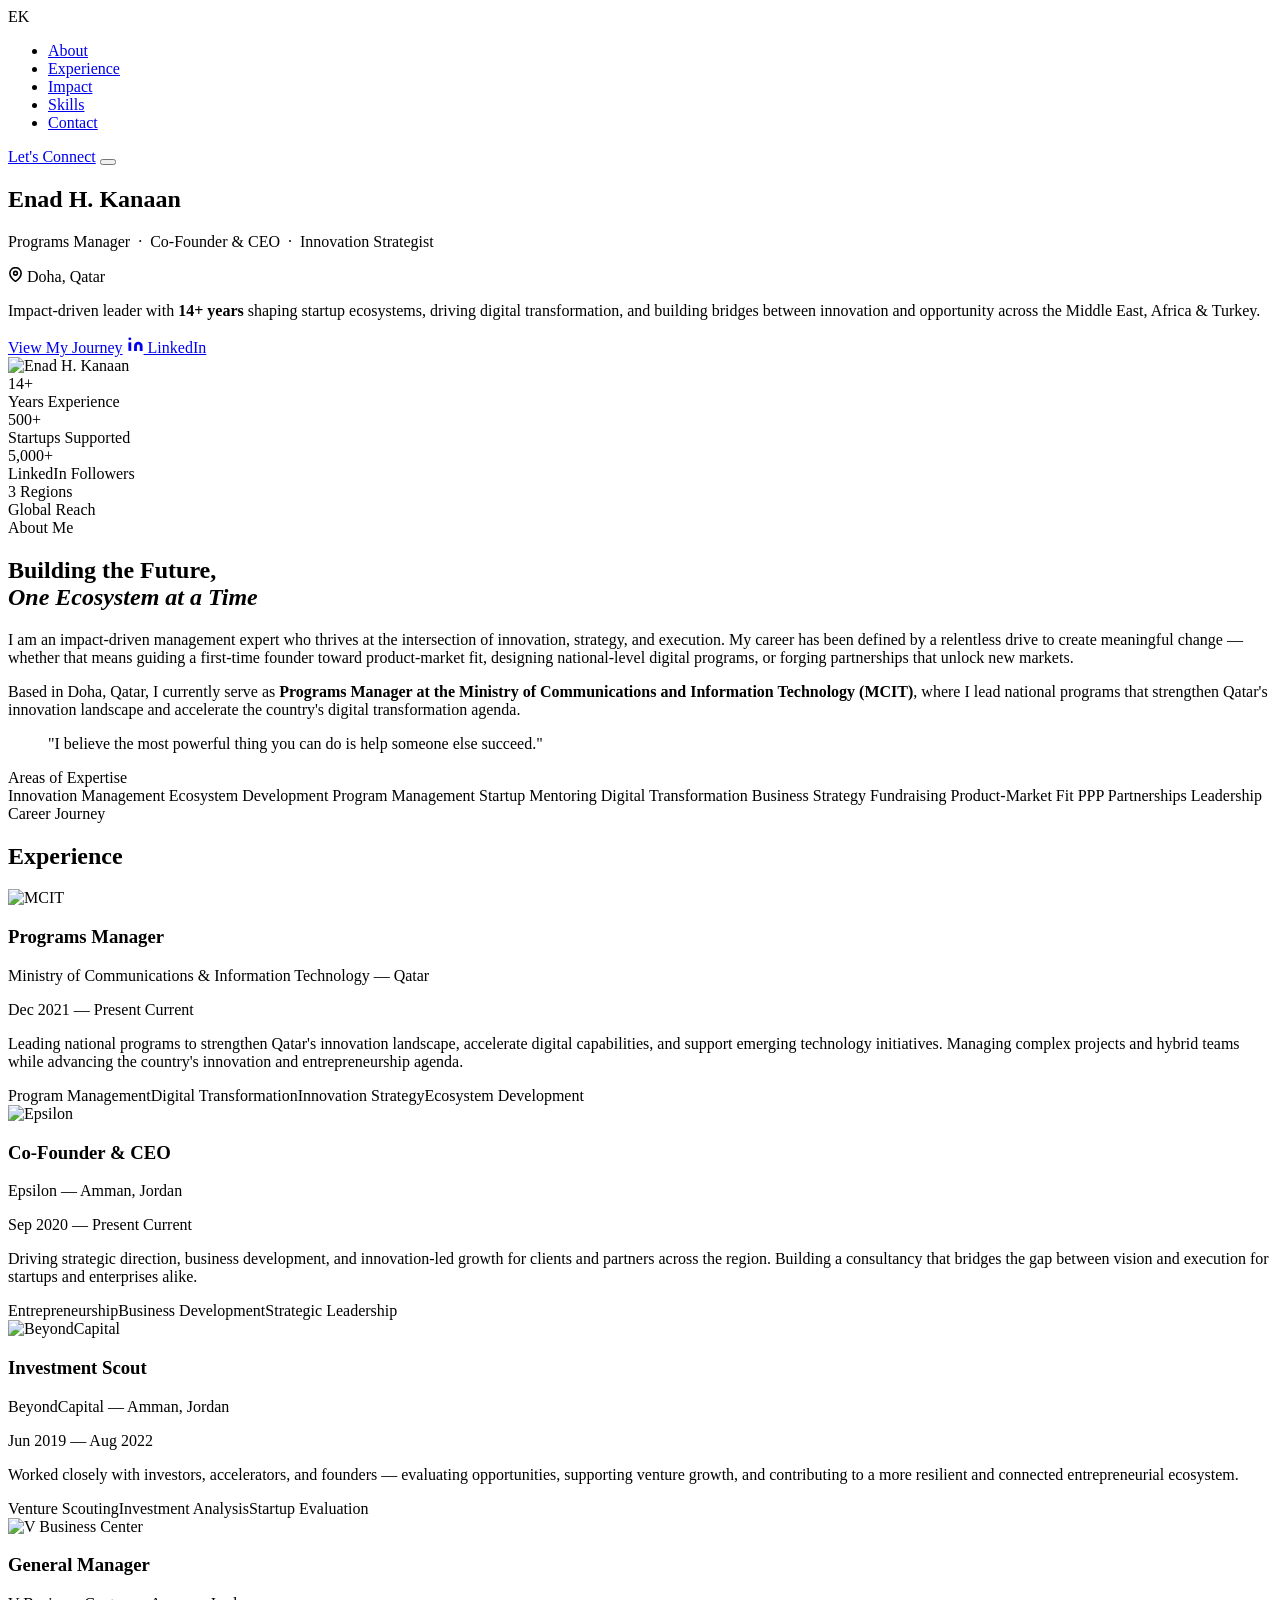
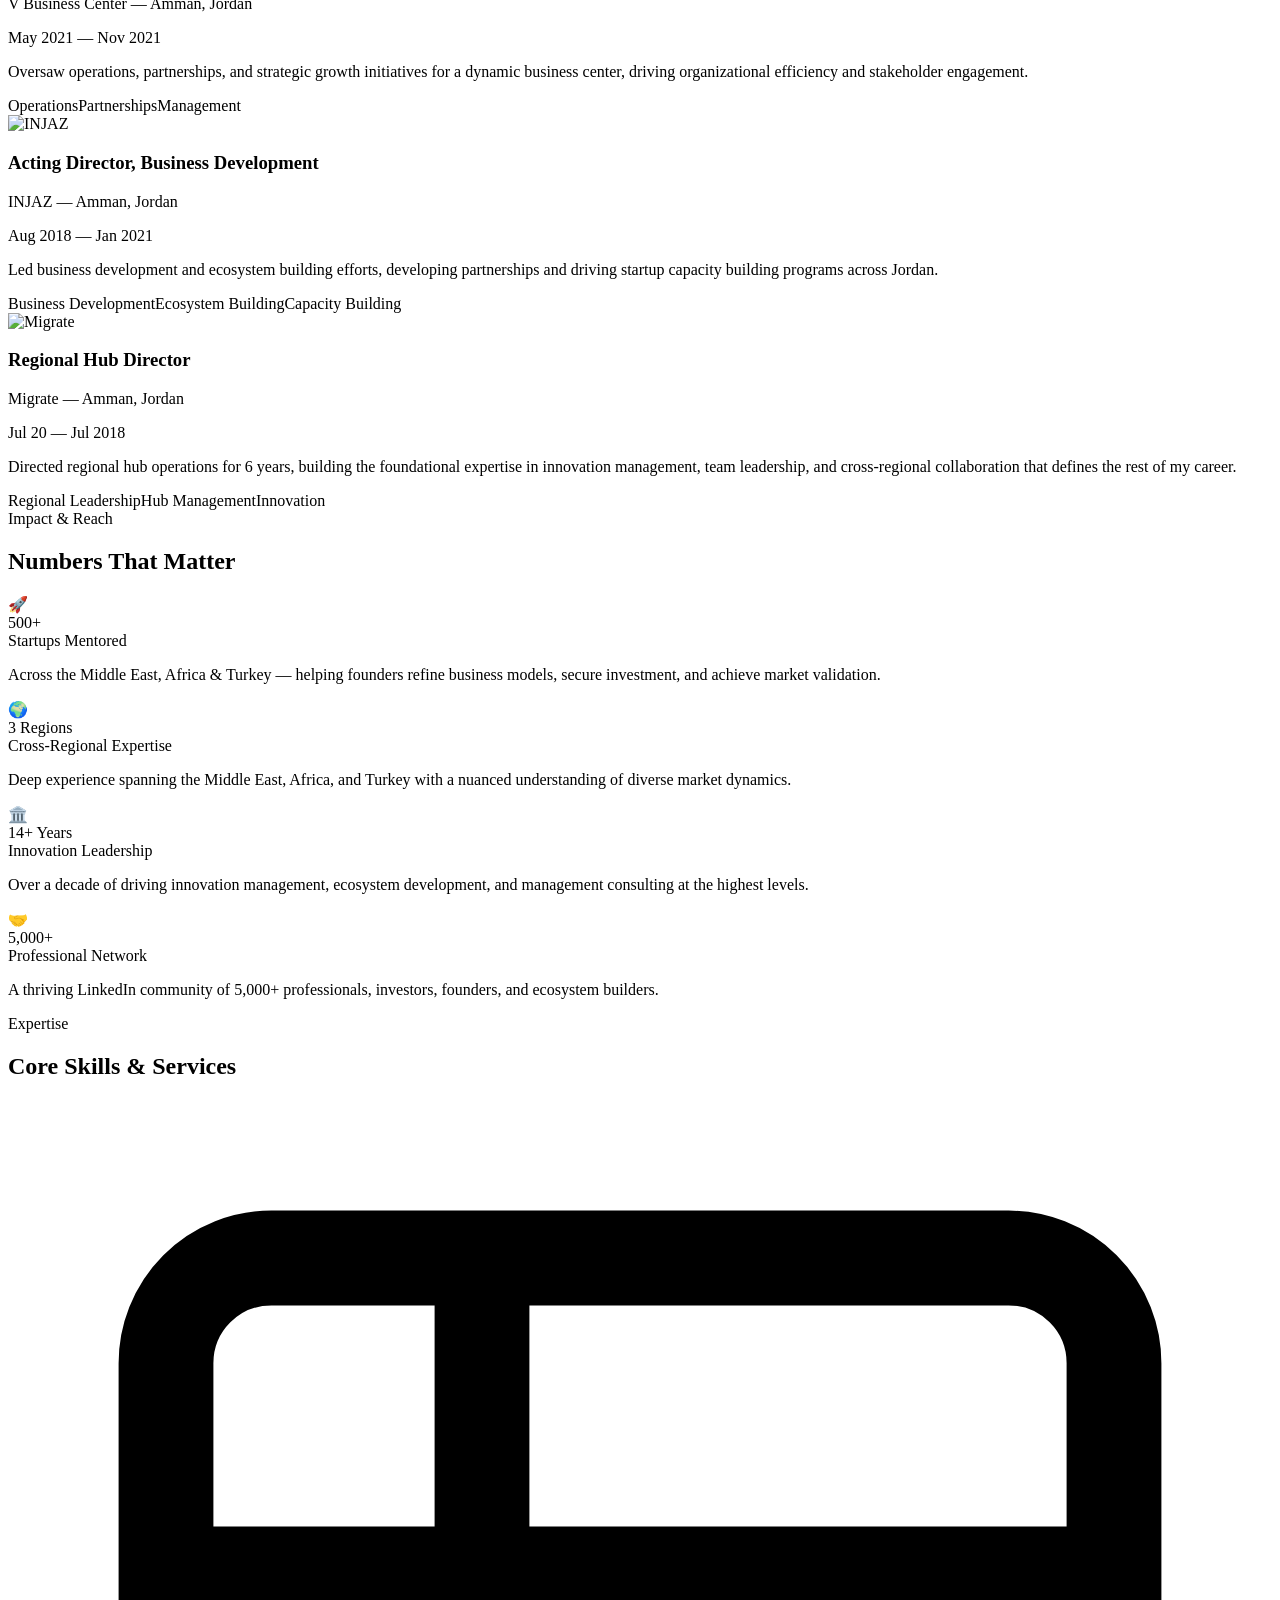
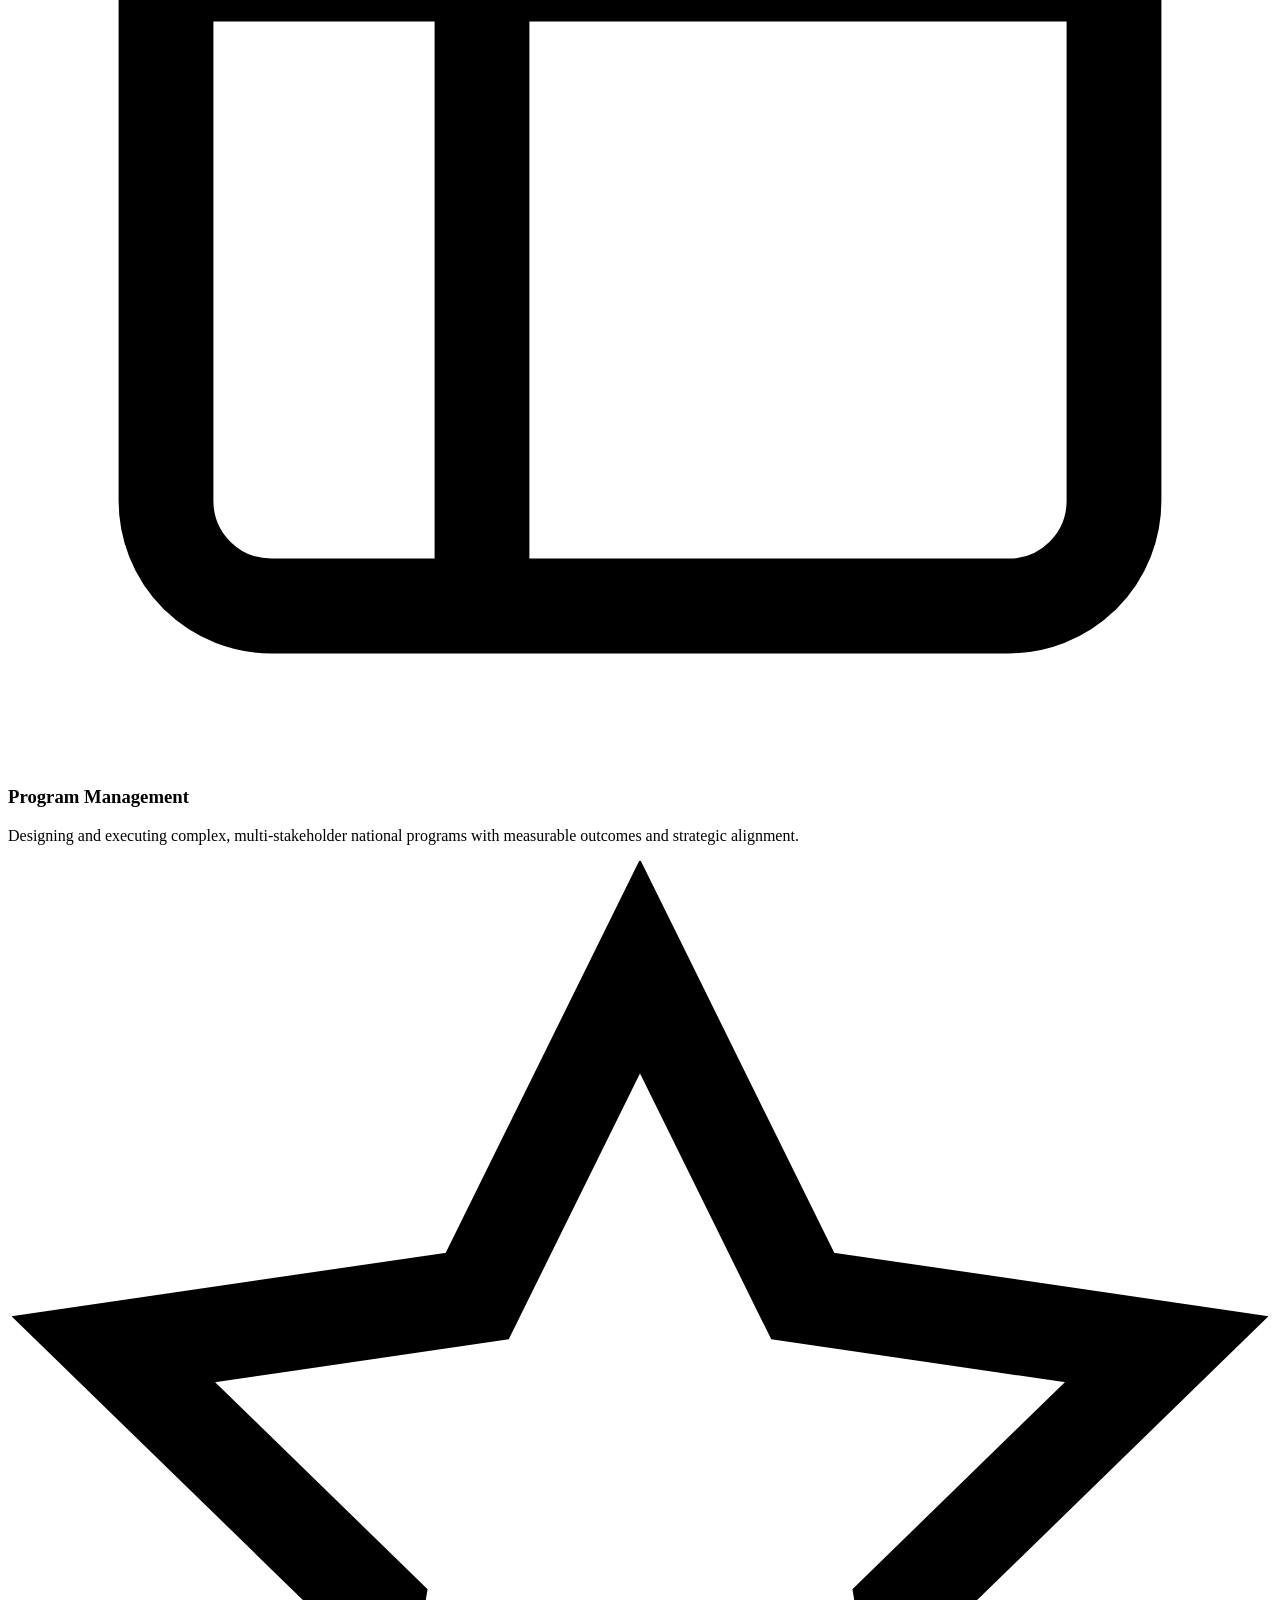
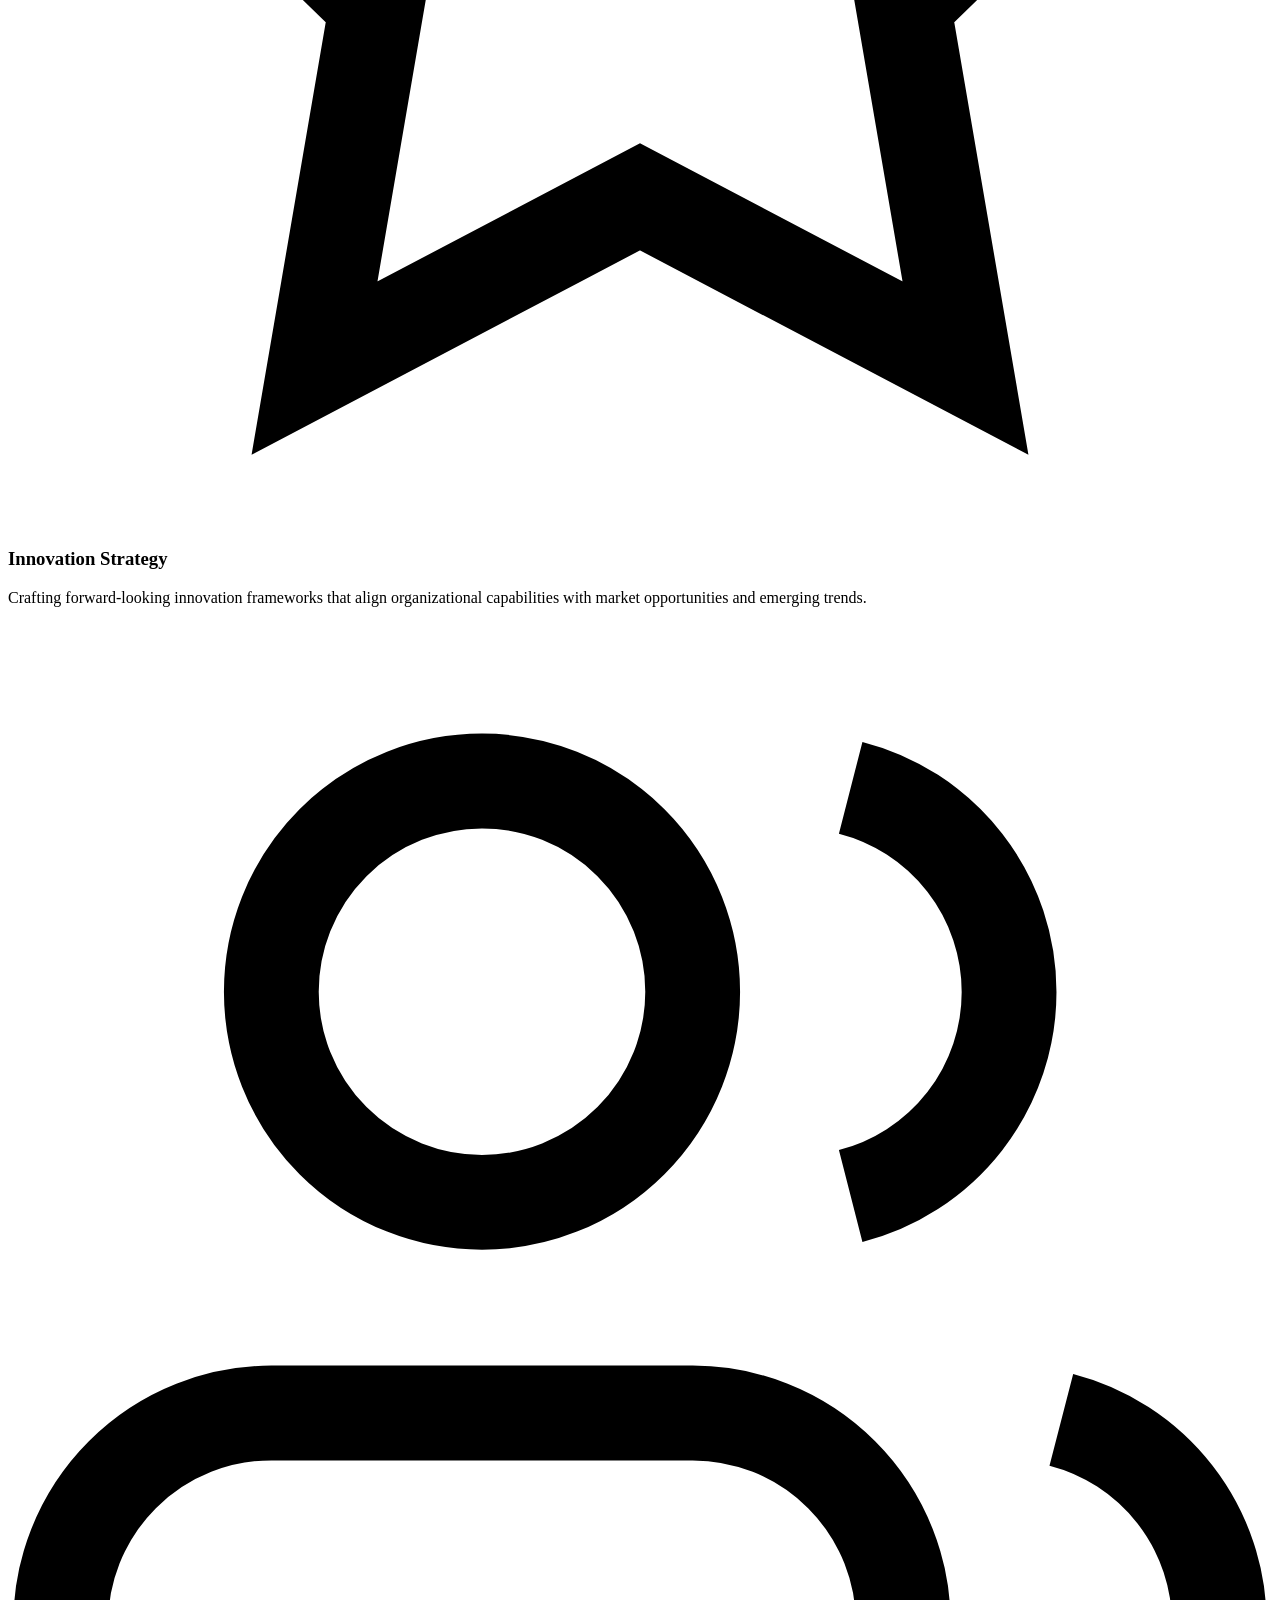
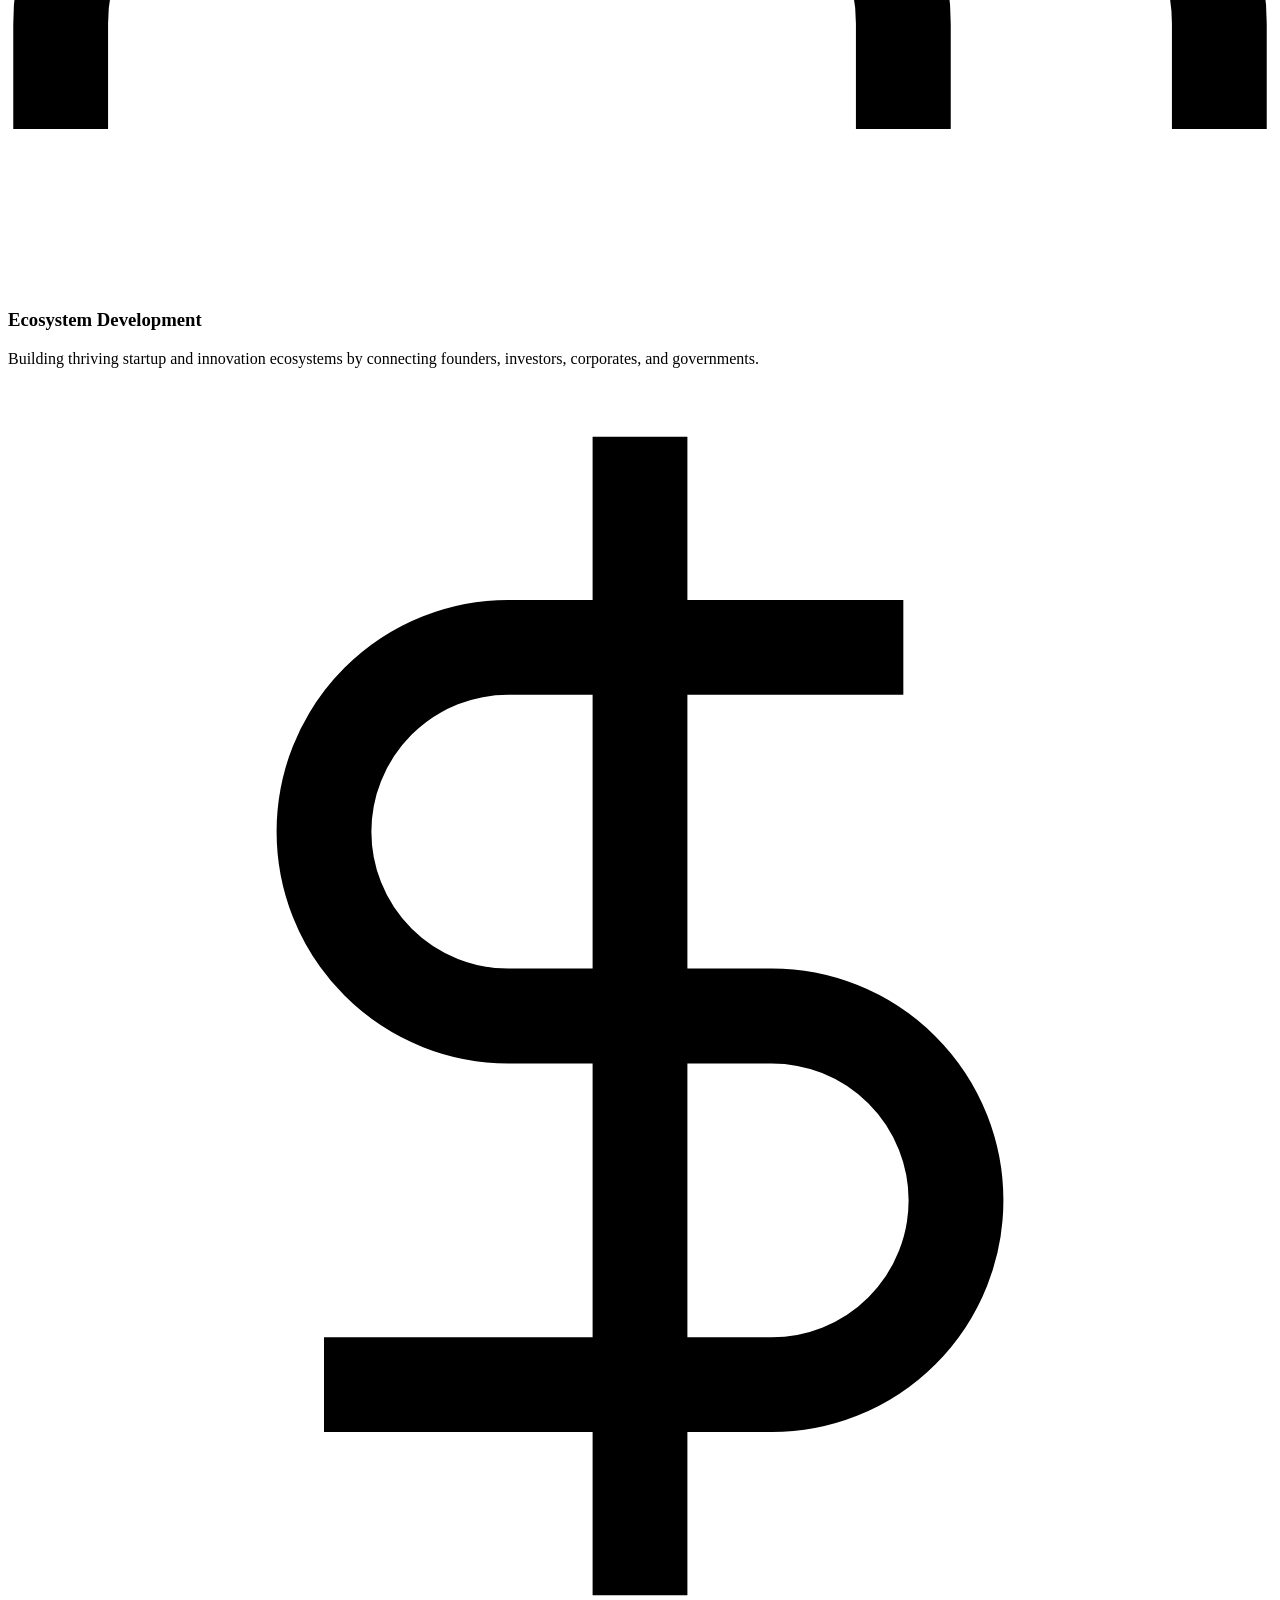
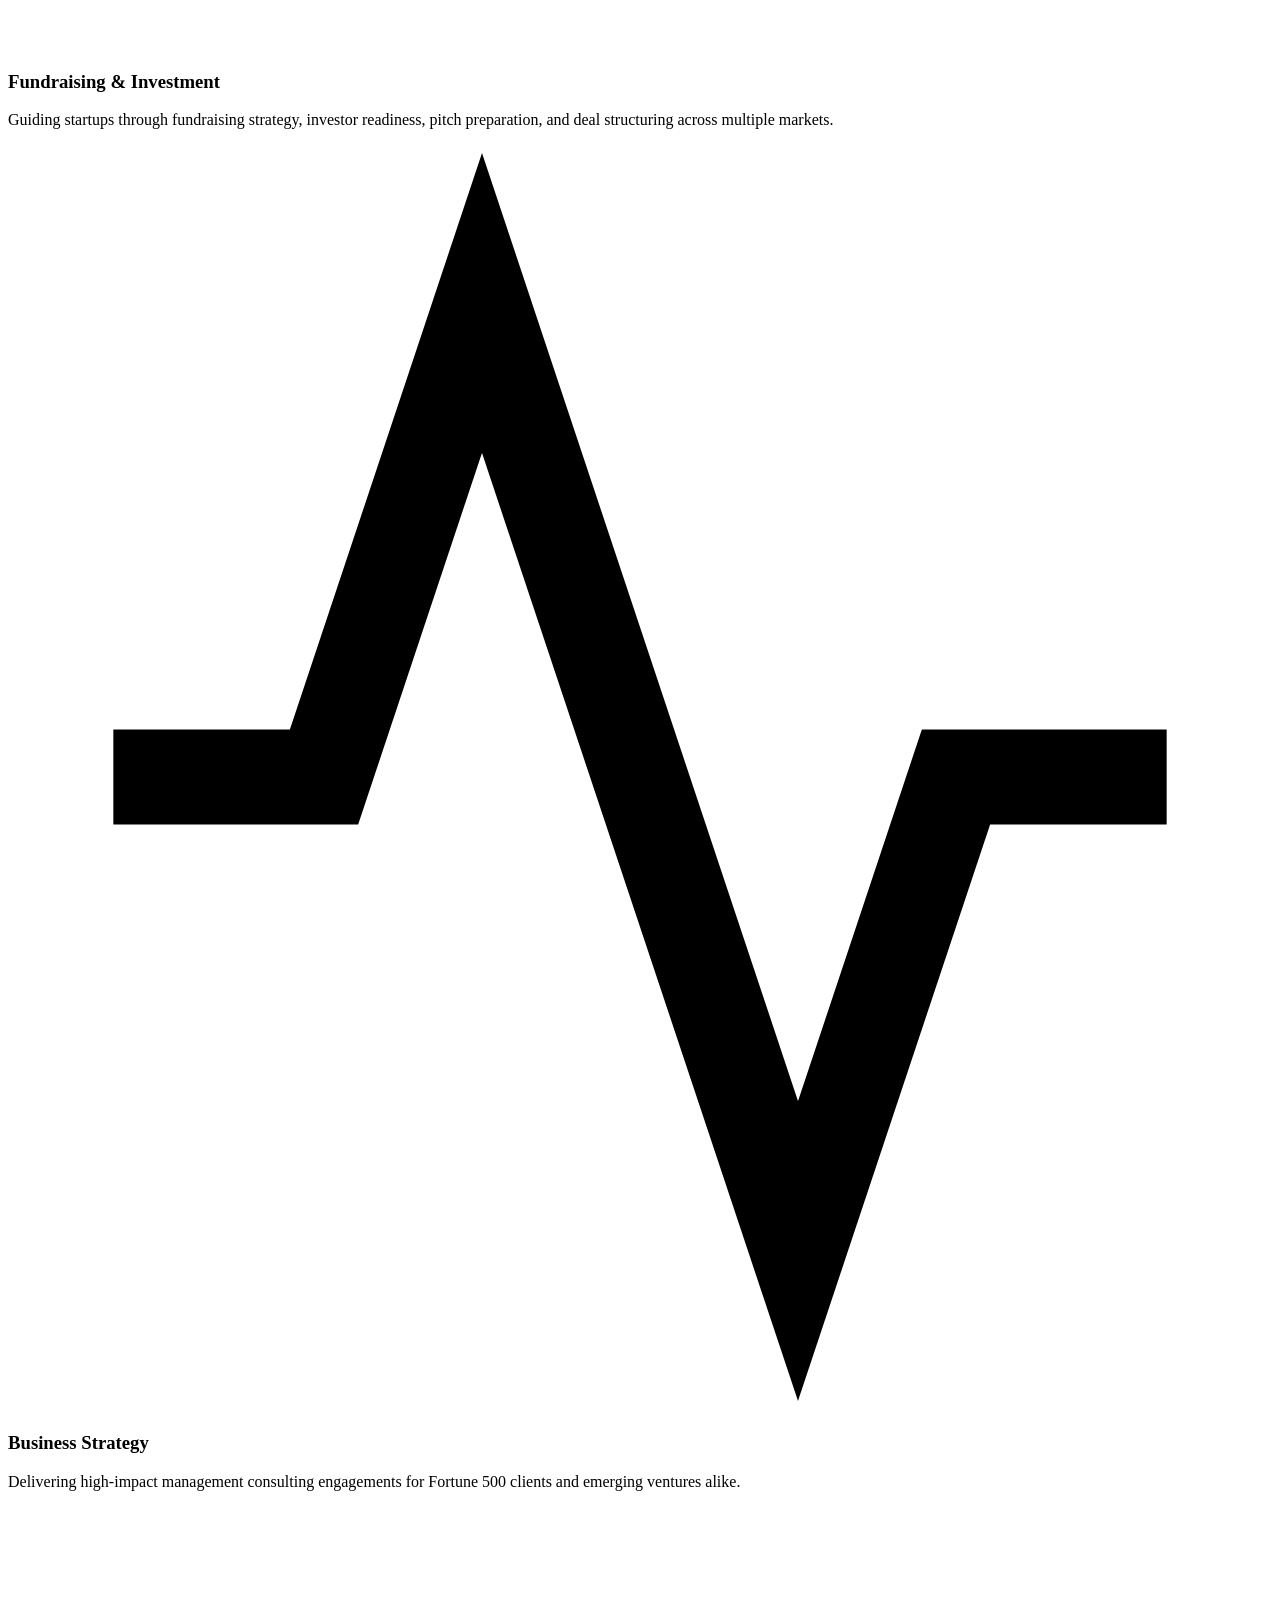
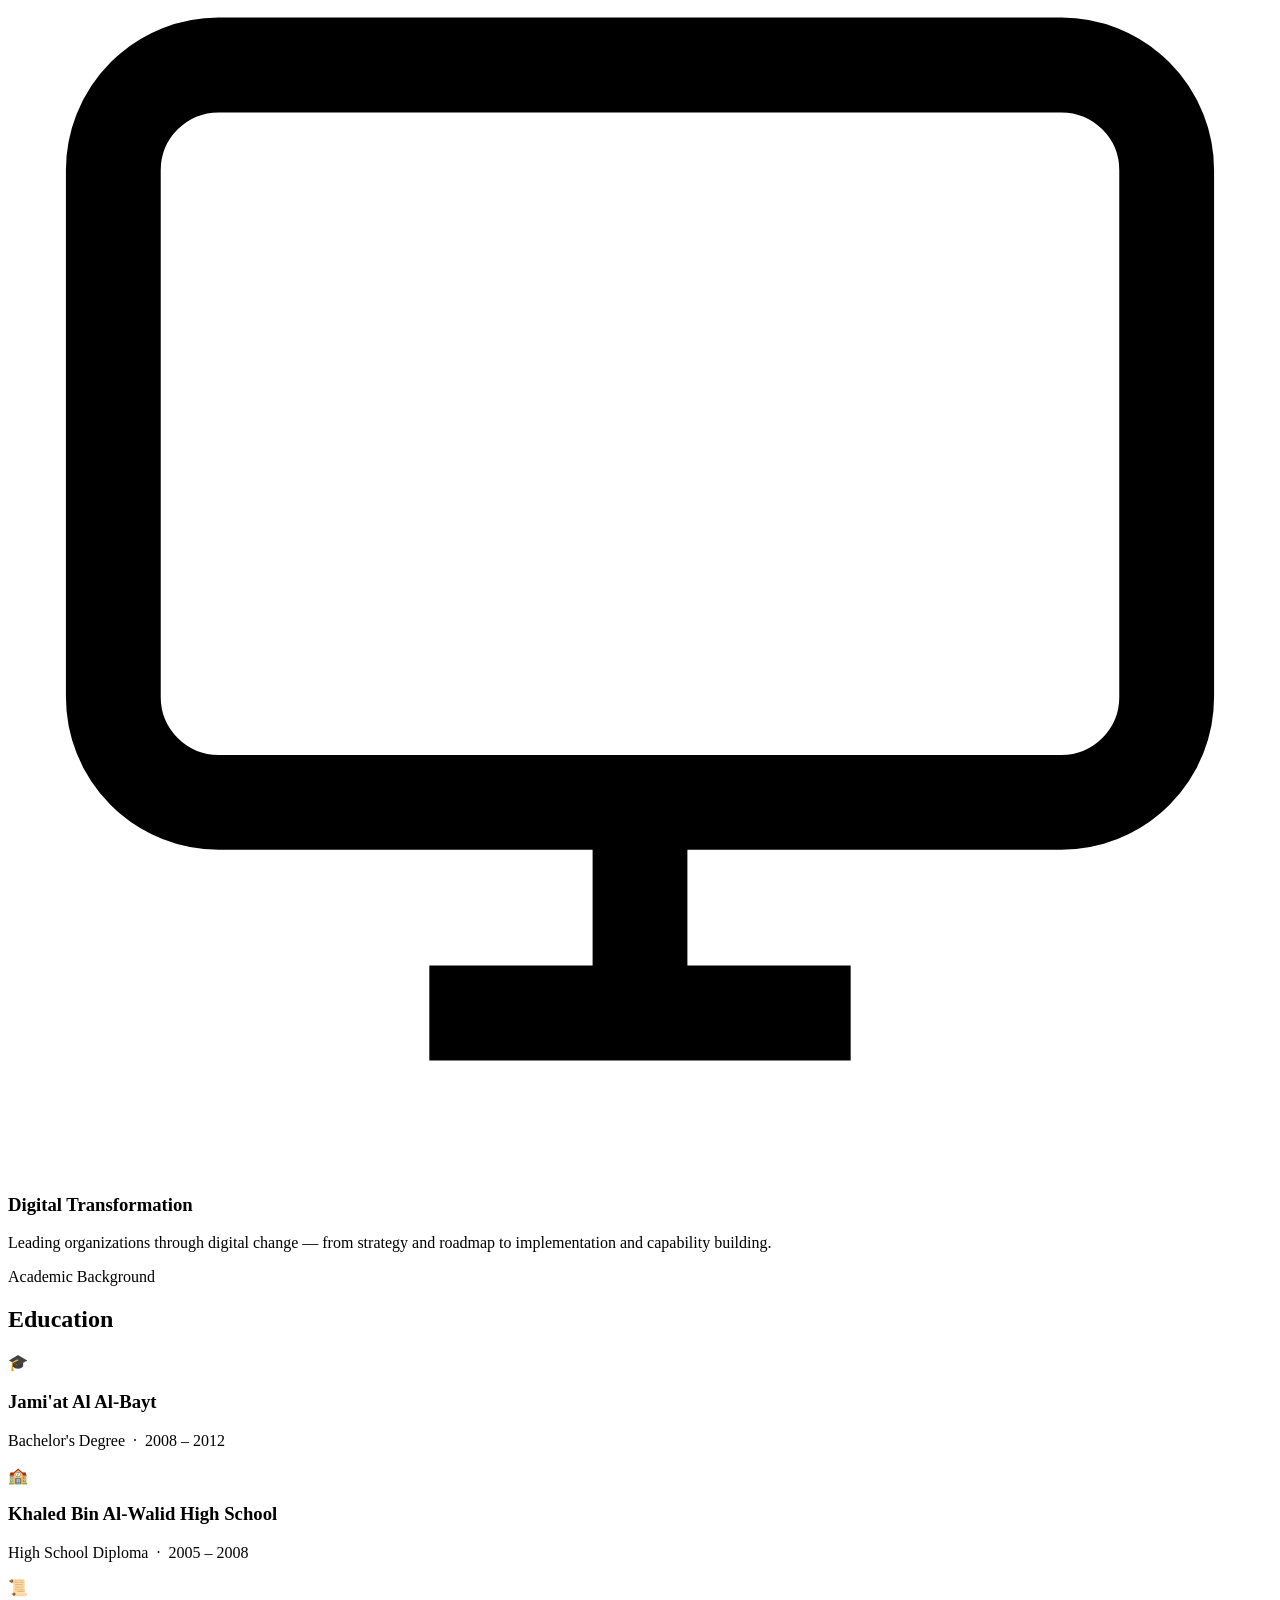
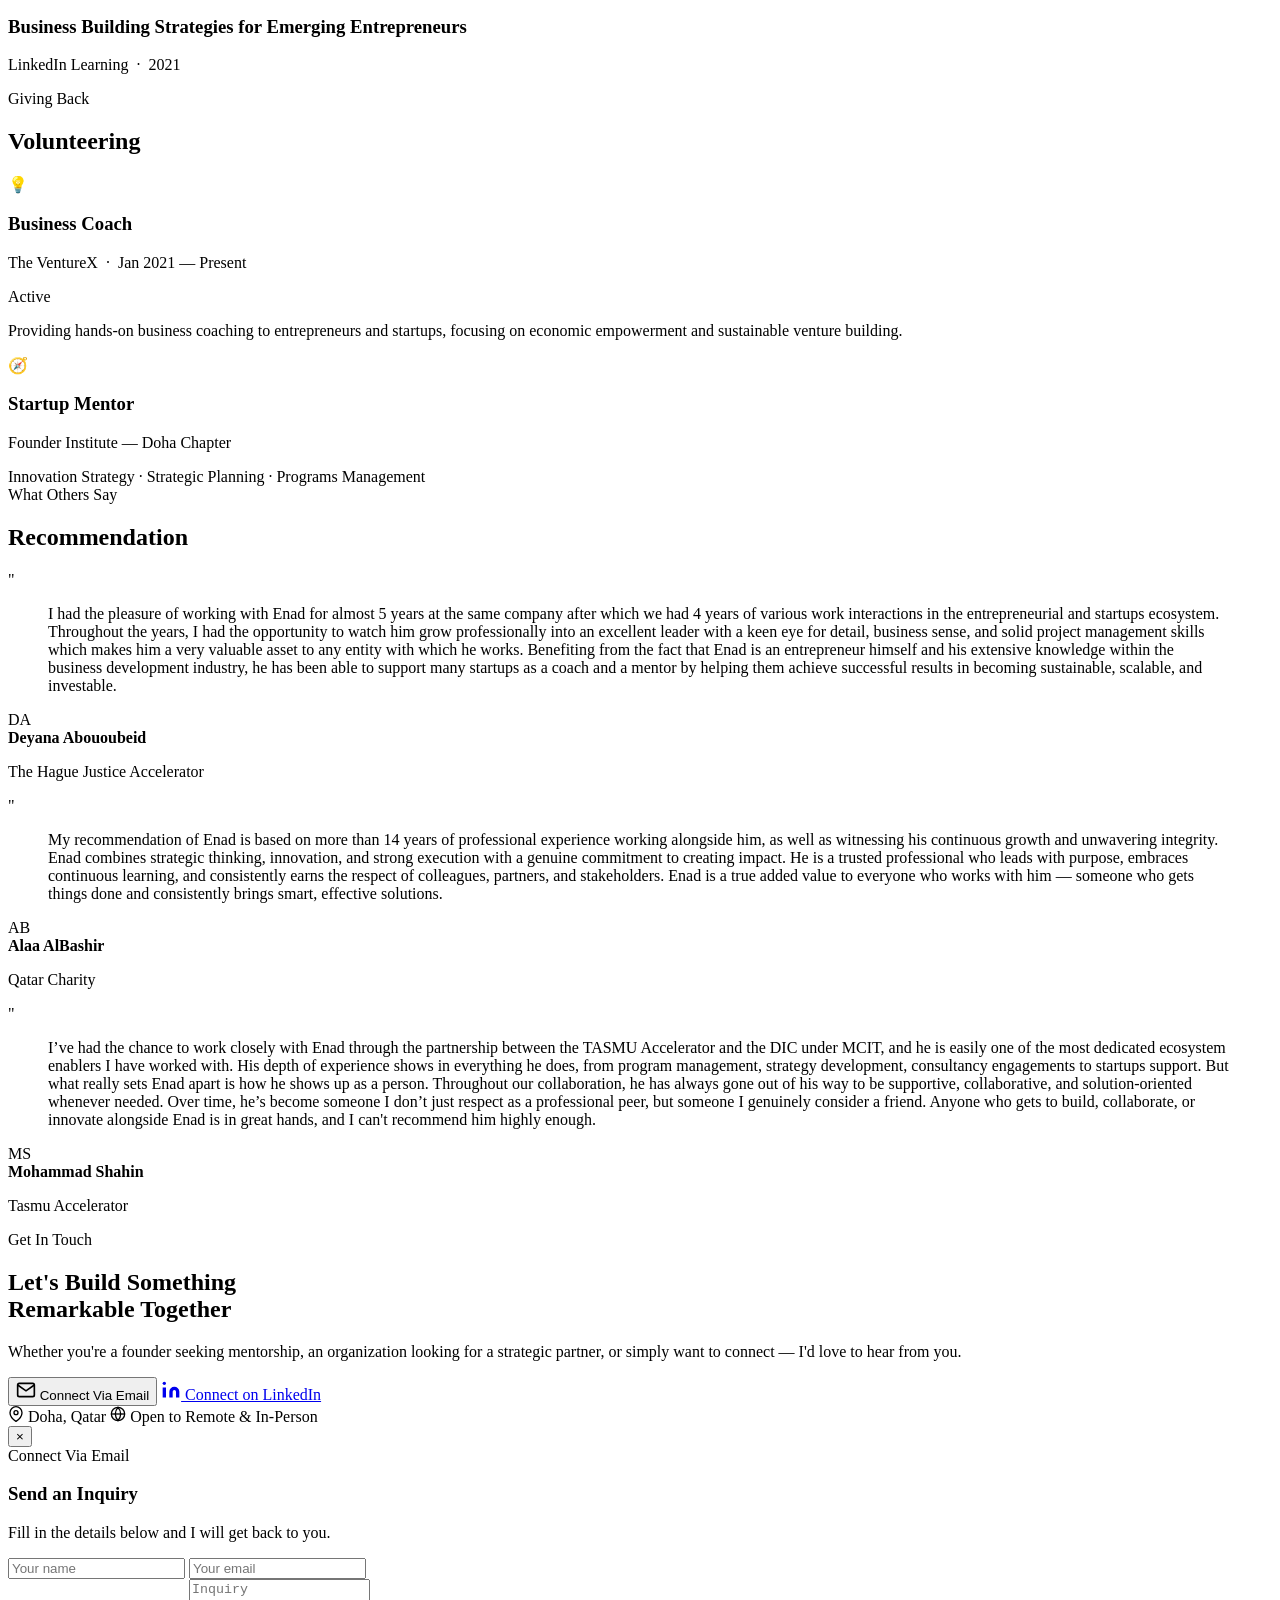
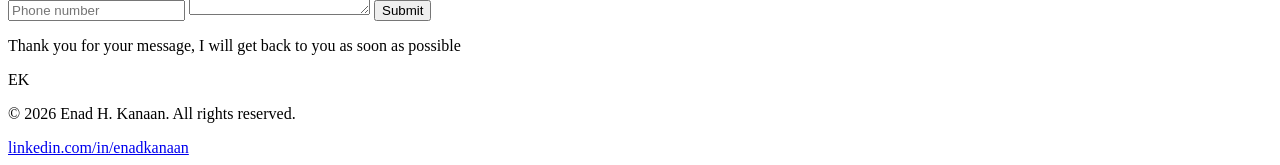
==== index.html @ a52055db "Rename index (1).html to index.html" ====
<!DOCTYPE html>
<html lang="en">
<head>
  <meta charset="UTF-8" />
  <meta name="viewport" content="width=device-width, initial-scale=1.0" />
  <title>Enad H. Kanaan — Innovation Leader</title>
  <link rel="stylesheet" href="style.css" />
  <link rel="preconnect" href="https://fonts.googleapis.com" />
  <link rel="preconnect" href="https://fonts.gstatic.com" crossorigin />
  <link href="https://fonts.googleapis.com/css2?family=Inter:wght@300;400;500;600;700;800;900&family=Space+Grotesk:wght@400;500;600;700;800&display=swap" rel="stylesheet" />
  <meta name="description" content="Enad H. Kanaan is an innovation strategist, program manager, and startup ecosystem builder based in Doha, Qatar.">
  <meta name="keywords" content="Enad Kanaan, innovation strategy, startup ecosystem, program management, Qatar, Doha, entrepreneurship">
  <meta name="author" content="Enad H. Kanaan">
  <link rel="canonical" href="https://enadkanaan.com/">
  <meta property="og:title" content="Enad H. Kanaan — Innovation Leader">
  <meta property="og:description" content="Innovation strategist, program manager, and startup ecosystem builder based in Doha, Qatar.">
  <meta property="og:image" content="https://enadkanaan.com/Headshot.png">
  <meta property="og:url" content="https://enadkanaan.com/">
  <meta property="og:type" content="website">
  <meta name="twitter:card" content="summary_large_image">
  <meta name="twitter:title" content="Enad H. Kanaan — Innovation Leader">
  <meta name="twitter:description" content="Innovation strategist, program manager, and startup ecosystem builder based in Doha, Qatar.">
  <meta name="twitter:image" content="https://enadkanaan.com/Headshot.png">  
  <script type="text/javascript">
    (function(c,l,a,r,i,t,y){
        c[a]=c[a]||function(){(c[a].q=c[a].q||[]).push(arguments)};
        t=l.createElement(r);t.async=1;t.src="https://www.clarity.ms/tag/"+i;
        y=l.getElementsByTagName(r)[0];y.parentNode.insertBefore(t,y);
    })(window, document, "clarity", "script", "x38htsimf8");

    <!-- Google tag (gtag.js) -->
<script async src="https://www.googletagmanager.com/gtag/js?id=G-P5L3V31QNC"></script>
<script>
  window.dataLayer = window.dataLayer || [];
  function gtag(){dataLayer.push(arguments);}
  gtag('js', new Date());

  gtag('config', 'G-P5L3V31QNC');
</script>
</script>
</head>
<body>

  <!-- ── NAV ── -->
  <nav class="nav" id="nav">
    <div class="nav-logo">EK</div>
    <ul class="nav-links">
      <li><a href="#about">About</a></li>
      <li><a href="#experience">Experience</a></li>
      <li><a href="#impact">Impact</a></li>
      <li><a href="#skills">Skills</a></li>
      <li><a href="#contact">Contact</a></li>
    </ul>
    <a href="#contact" class="nav-cta">Let's Connect</a>
    <button class="nav-hamburger" id="hamburger" aria-label="Menu">
      <span></span><span></span><span></span>
    </button>
  </nav>

  <!-- ── HERO ── -->
  <section class="hero" id="hero">
    <div class="hero-shapes">
      <div class="shape shape-1"></div>
      <div class="shape shape-2"></div>
      <div class="shape shape-3"></div>
      <div class="hero-dots"></div>
    </div>

    <div class="hero-inner container">
      <div class="hero-content">
        <h1 class="hero-title">
          <span class="line-1">Enad H.</span>
          <span class="line-2">Kanaan</span>
        </h1>
        <p class="hero-role">Programs Manager &nbsp;·&nbsp; Co-Founder &amp; CEO &nbsp;·&nbsp; Innovation Strategist</p>
        <p class="hero-location">
          <svg width="15" height="15" viewBox="0 0 24 24" fill="none" stroke="currentColor" stroke-width="2.5"><path d="M21 10c0 7-9 13-9 13s-9-6-9-13a9 9 0 0 1 18 0z"/><circle cx="12" cy="10" r="3"/></svg>
          Doha, Qatar
        </p>
        <p class="hero-summary">
          Impact-driven leader with <strong>14+ years</strong> shaping startup ecosystems, driving digital transformation, and building bridges between innovation and opportunity across the Middle East, Africa &amp; Turkey.
        </p>
        <div class="hero-actions">
          <a href="#experience" class="btn btn-primary">View My Journey</a>
          <a href="https://www.linkedin.com/in/enadkanaan/" target="_blank" rel="noopener" class="btn btn-outline">
            <svg width="17" height="17" viewBox="0 0 24 24" fill="currentColor"><path d="M16 8a6 6 0 0 1 6 6v7h-4v-7a2 2 0 0 0-2-2 2 2 0 0 0-2 2v7h-4v-7a6 6 0 0 1 6-6z"/><rect x="2" y="9" width="4" height="12"/><circle cx="4" cy="4" r="2"/></svg>
            LinkedIn
          </a>
        </div>
      </div>

      <div class="hero-photo-wrap">
        <div class="photo-ring-outer"></div>
        <div class="photo-ring-inner"></div>
        <div class="photo-frame">
          <img src="Headshot.png" alt="Enad H. Kanaan" class="hero-photo" />
        </div>
      </div>
    </div>

    <div class="hero-stats">
      <div class="container">
        <div class="stats-row">
          <div class="stat-item">
            <div class="stat-value"><span class="stat-number" data-target="14">0</span><span class="stat-suf">+</span></div>
            <span class="stat-label">Years Experience</span>
          </div>
          <div class="stat-divider"></div>
          <div class="stat-item">
            <div class="stat-value"><span class="stat-number" data-target="500">0</span><span class="stat-suf">+</span></div>
            <span class="stat-label">Startups Supported</span>
          </div>
          <div class="stat-divider"></div>
          <div class="stat-item">
            <div class="stat-value"><span class="stat-number" data-target="5000">0</span><span class="stat-suf">+</span></div>
            <span class="stat-label">LinkedIn Followers</span>
          </div>
          <div class="stat-divider"></div>
          <div class="stat-item">
            <div class="stat-value"><span class="stat-number" data-target="3">0</span><span class="stat-suf"> Regions</span></div>
            <span class="stat-label">Global Reach</span>
          </div>
        </div>
      </div>
    </div>
  </section>

  <!-- ── ABOUT ── -->
  <section class="about section" id="about">
    <div class="container">
      <div class="section-eyebrow">About Me</div>
      <div class="about-grid">
        <div class="about-text">
          <h2 class="section-title">Building the Future,<br/><em>One Ecosystem at a Time</em></h2>
          <p>
            I am an impact-driven management expert who thrives at the intersection of innovation, strategy, and execution. My career has been defined by a relentless drive to create meaningful change — whether that means guiding a first-time founder toward product-market fit, designing national-level digital programs, or forging partnerships that unlock new markets.
          </p>
          <p>
            Based in Doha, Qatar, I currently serve as <strong>Programs Manager at the Ministry of Communications and Information Technology (MCIT)</strong>, where I lead national programs that strengthen Qatar's innovation landscape and accelerate the country's digital transformation agenda.
          </p>
          <div class="about-quote">
            <blockquote>"I believe the most powerful thing you can do is help someone else succeed."</blockquote>
          </div>
        </div>
        <div class="about-tags-col">
          <div class="tags-title">Areas of Expertise</div>
          <div class="tag-cloud">
            <span class="tag t-solid">Innovation Management</span>
            <span class="tag t-outline">Ecosystem Development</span>
            <span class="tag t-solid">Program Management</span>
            <span class="tag t-outline">Startup Mentoring</span>
            <span class="tag t-solid">Digital Transformation</span>
            <span class="tag t-outline">Business Strategy</span>
            <span class="tag t-solid">Fundraising</span>
            <span class="tag t-outline">Product-Market Fit</span>
            <span class="tag t-solid">PPP Partnerships</span>
            <span class="tag t-outline">Leadership</span>
          </div>
        </div>
      </div>
    </div>
  </section>

  <!-- ── EXPERIENCE ── -->
  <section class="experience section" id="experience">
    <div class="container">
      <div class="section-eyebrow">Career Journey</div>
      <h2 class="section-title">Experience</h2>

      <div class="timeline">

        <!-- MCIT -->
        <div class="tl-item reveal">
          <div class="tl-marker active">
            <div class="tl-dot"></div>
            <div class="tl-pulse"></div>
          </div>
          <div class="tl-card">
            <div class="tl-card-top">
              <div class="tl-logo-wrap">
                <img src="logo-mcit.png" alt="MCIT" class="tl-logo" />
              </div>
              <div class="tl-header">
                <h3>Programs Manager</h3>
                <p class="tl-org">Ministry of Communications &amp; Information Technology — Qatar</p>
              </div>
              <div class="tl-meta">
                <span class="tl-date">Dec 2021 — Present</span>
                <span class="tl-badge active-badge">Current</span>
              </div>
            </div>
            <p class="tl-desc">Leading national programs to strengthen Qatar's innovation landscape, accelerate digital capabilities, and support emerging technology initiatives. Managing complex projects and hybrid teams while advancing the country's innovation and entrepreneurship agenda.</p>
            <div class="tl-tags">
              <span>Program Management</span><span>Digital Transformation</span><span>Innovation Strategy</span><span>Ecosystem Development</span>
            </div>
          </div>
        </div>

        <!-- Epsilon -->
     <div class="tl-item reveal">
  <div class="tl-marker active">
    <div class="tl-dot"></div>
    <div class="tl-pulse"></div>
  </div>
  <div class="tl-card">
    <div class="tl-card-top">
      <div class="tl-logo-wrap">
        <img src="epsilon-logo.png" alt="Epsilon" class="tl-logo" />
      </div>
      <div class="tl-header">
        <h3>Co-Founder &amp; CEO</h3>
        <p class="tl-org">Epsilon — Amman, Jordan</p>
      </div>
      <div class="tl-meta">
        <span class="tl-date">Sep 2020 — Present</span>
        <span class="tl-badge active-badge">Current</span>
      </div>
    </div>
    <p class="tl-desc">Driving strategic direction, business development, and innovation-led growth for clients and partners across the region. Building a consultancy that bridges the gap between vision and execution for startups and enterprises alike.</p>
    <div class="tl-tags">
      <span>Entrepreneurship</span><span>Business Development</span><span>Strategic Leadership</span>
    </div>
  </div>
</div>

        <!-- BeyondCapital -->
        <div class="tl-item reveal">
          <div class="tl-marker">
            <div class="tl-dot"></div>
          </div>
          <div class="tl-card">
            <div class="tl-card-top">
              <div class="tl-logo-wrap">
                <img src="logo-beyondcapital.png" alt="BeyondCapital" class="tl-logo" />
              </div>
              <div class="tl-header">
                <h3>Investment Scout</h3>
                <p class="tl-org">BeyondCapital — Amman, Jordan</p>
              </div>
              <div class="tl-meta">
                <span class="tl-date">Jun 2019 — Aug 2022</span>
              </div>
            </div>
            <p class="tl-desc">Worked closely with investors, accelerators, and founders — evaluating opportunities, supporting venture growth, and contributing to a more resilient and connected entrepreneurial ecosystem.</p>
            <div class="tl-tags">
              <span>Venture Scouting</span><span>Investment Analysis</span><span>Startup Evaluation</span>
            </div>
          </div>
        </div>

        <!-- VBC -->
        <div class="tl-item reveal">
          <div class="tl-marker">
            <div class="tl-dot"></div>
          </div>
          <div class="tl-card">
            <div class="tl-card-top">
              <div class="tl-logo-wrap">
                <img src="logo-vbc.webp" alt="V Business Center" class="tl-logo" />
              </div>
              <div class="tl-header">
                <h3>General Manager</h3>
                <p class="tl-org">V Business Center — Amman, Jordan</p>
              </div>
              <div class="tl-meta">
                <span class="tl-date">May 2021 — Nov 2021</span>
              </div>
            </div>
            <p class="tl-desc">Oversaw operations, partnerships, and strategic growth initiatives for a dynamic business center, driving organizational efficiency and stakeholder engagement.</p>
            <div class="tl-tags">
              <span>Operations</span><span>Partnerships</span><span>Management</span>
            </div>
          </div>
        </div>

        <!-- INJAZ -->
        <div class="tl-item reveal">
          <div class="tl-marker">
            <div class="tl-dot"></div>
          </div>
          <div class="tl-card">
            <div class="tl-card-top">
              <div class="tl-logo-wrap">
                <img src="logo-injaz.png" alt="INJAZ" class="tl-logo" />
              </div>
              <div class="tl-header">
                <h3>Acting Director, Business Development</h3>
                <p class="tl-org">INJAZ — Amman, Jordan</p>
              </div>
              <div class="tl-meta">
                <span class="tl-date">Aug 2018 — Jan 2021</span>
              </div>
            </div>
            <p class="tl-desc">Led business development and ecosystem building efforts, developing partnerships and driving startup capacity building programs across Jordan.</p>
            <div class="tl-tags">
              <span>Business Development</span><span>Ecosystem Building</span><span>Capacity Building</span>
            </div>
          </div>
        </div>

        <!-- Migrate -->
        <div class="tl-item reveal">
          <div class="tl-marker">
            <div class="tl-dot"></div>
          </div>
          <div class="tl-card">
            <div class="tl-card-top">
              <div class="tl-logo-wrap">
                <img src="logo-migrate.png" alt="Migrate" class="tl-logo" />
              </div>
              <div class="tl-header">
                <h3>Regional Hub Director</h3>
                <p class="tl-org">Migrate — Amman, Jordan</p>
              </div>
              <div class="tl-meta">
                <span class="tl-date">Jul 20 — Jul 2018</span>
              </div>
            </div>
            <p class="tl-desc">Directed regional hub operations for 6 years, building the foundational expertise in innovation management, team leadership, and cross-regional collaboration that defines the rest of my career.</p>
            <div class="tl-tags">
              <span>Regional Leadership</span><span>Hub Management</span><span>Innovation</span>
            </div>
          </div>
        </div>

      </div>
    </div>
  </section>

  <!-- ── IMPACT ── -->
  <section class="impact section" id="impact">
    <div class="container">
      <div class="section-eyebrow light">Impact &amp; Reach</div>
      <h2 class="section-title light">Numbers That Matter</h2>
      <div class="impact-grid">
        <div class="impact-card reveal">
          <div class="impact-icon">🚀</div>
          <div class="impact-num-row">
            <span class="impact-number" data-target="500">0</span><span class="impact-suf">+</span>
          </div>
          <div class="impact-label">Startups Mentored</div>
          <p>Across the Middle East, Africa &amp; Turkey — helping founders refine business models, secure investment, and achieve market validation.</p>
        </div>
        <div class="impact-card impact-featured reveal">
          <div class="impact-icon">🌍</div>
          <div class="impact-num-row">
            <span class="impact-number" data-target="3">0</span><span class="impact-suf"> Regions</span>
          </div>
          <div class="impact-label">Cross-Regional Expertise</div>
          <p>Deep experience spanning the Middle East, Africa, and Turkey with a nuanced understanding of diverse market dynamics.</p>
        </div>
        <div class="impact-card reveal">
          <div class="impact-icon">🏛️</div>
          <div class="impact-num-row">
            <span class="impact-number" data-target="14">0</span><span class="impact-suf">+ Years</span>
          </div>
          <div class="impact-label">Innovation Leadership</div>
          <p>Over a decade of driving innovation management, ecosystem development, and management consulting at the highest levels.</p>
        </div>
        <div class="impact-card reveal">
          <div class="impact-icon">🤝</div>
          <div class="impact-num-row">
            <span class="impact-number" data-target="5000">0</span><span class="impact-suf">+</span>
          </div>
          <div class="impact-label">Professional Network</div>
          <p>A thriving LinkedIn community of 5,000+ professionals, investors, founders, and ecosystem builders.</p>
        </div>
      </div>
    </div>
  </section>

  <!-- ── SKILLS ── -->
  <section class="skills section" id="skills">
    <div class="container">
      <div class="section-eyebrow">Expertise</div>
      <h2 class="section-title">Core Skills &amp; Services</h2>
      <div class="skills-grid">

        <div class="skill-card reveal">
          <div class="skill-icon-wrap">
            <svg viewBox="0 0 24 24" fill="none" stroke="currentColor" stroke-width="1.8"><path d="M9 3H5a2 2 0 0 0-2 2v4m6-6h10a2 2 0 0 1 2 2v4M9 3v18m0 0h10a2 2 0 0 0 2-2V9M9 21H5a2 2 0 0 1-2-2V9m0 0h18"/></svg>
          </div>
          <h3>Program Management</h3>
          <p>Designing and executing complex, multi-stakeholder national programs with measurable outcomes and strategic alignment.</p>
          <div class="skill-bar"><div class="skill-fill" style="--w:95%"></div></div>
        </div>

        <div class="skill-card reveal">
          <div class="skill-icon-wrap">
            <svg viewBox="0 0 24 24" fill="none" stroke="currentColor" stroke-width="1.8"><polygon points="12 2 15.09 8.26 22 9.27 17 14.14 18.18 21.02 12 17.77 5.82 21.02 7 14.14 2 9.27 8.91 8.26 12 2"/></svg>
          </div>
          <h3>Innovation Strategy</h3>
          <p>Crafting forward-looking innovation frameworks that align organizational capabilities with market opportunities and emerging trends.</p>
          <div class="skill-bar"><div class="skill-fill" style="--w:92%"></div></div>
        </div>

        <div class="skill-card reveal">
          <div class="skill-icon-wrap">
            <svg viewBox="0 0 24 24" fill="none" stroke="currentColor" stroke-width="1.8"><path d="M17 21v-2a4 4 0 0 0-4-4H5a4 4 0 0 0-4 4v2"/><circle cx="9" cy="7" r="4"/><path d="M23 21v-2a4 4 0 0 0-3-3.87"/><path d="M16 3.13a4 4 0 0 1 0 7.75"/></svg>
          </div>
          <h3>Ecosystem Development</h3>
          <p>Building thriving startup and innovation ecosystems by connecting founders, investors, corporates, and governments.</p>
          <div class="skill-bar"><div class="skill-fill" style="--w:97%"></div></div>
        </div>

        <div class="skill-card reveal">
          <div class="skill-icon-wrap">
            <svg viewBox="0 0 24 24" fill="none" stroke="currentColor" stroke-width="1.8"><line x1="12" y1="1" x2="12" y2="23"/><path d="M17 5H9.5a3.5 3.5 0 0 0 0 7h5a3.5 3.5 0 0 1 0 7H6"/></svg>
          </div>
          <h3>Fundraising &amp; Investment</h3>
          <p>Guiding startups through fundraising strategy, investor readiness, pitch preparation, and deal structuring across multiple markets.</p>
          <div class="skill-bar"><div class="skill-fill" style="--w:88%"></div></div>
        </div>

        <div class="skill-card reveal">
          <div class="skill-icon-wrap">
            <svg viewBox="0 0 24 24" fill="none" stroke="currentColor" stroke-width="1.8"><polyline points="22 12 18 12 15 21 9 3 6 12 2 12"/></svg>
          </div>
          <h3>Business Strategy</h3>
          <p>Delivering high-impact management consulting engagements for Fortune 500 clients and emerging ventures alike.</p>
          <div class="skill-bar"><div class="skill-fill" style="--w:93%"></div></div>
        </div>

        <div class="skill-card reveal">
          <div class="skill-icon-wrap">
            <svg viewBox="0 0 24 24" fill="none" stroke="currentColor" stroke-width="1.8"><rect x="2" y="3" width="20" height="14" rx="2"/><line x1="8" y1="21" x2="16" y2="21"/><line x1="12" y1="17" x2="12" y2="21"/></svg>
          </div>
          <h3>Digital Transformation</h3>
          <p>Leading organizations through digital change — from strategy and roadmap to implementation and capability building.</p>
          <div class="skill-bar"><div class="skill-fill" style="--w:90%"></div></div>
        </div>

      </div>
    </div>
  </section>

  <!-- ── EDUCATION & VOLUNTEERING ── -->
  <section class="edu section" id="edu">
    <div class="container">
      <div class="edu-grid">
        <div>
          <div class="section-eyebrow">Academic Background</div>
          <h2 class="section-title small">Education</h2>
          <div class="edu-list">
            <div class="edu-card reveal">
              <div class="edu-icon">🎓</div>
              <div>
                <h3>Jami'at Al Al-Bayt</h3>
                <p>Bachelor's Degree &nbsp;·&nbsp; 2008 – 2012</p>
              </div>
            </div>
            <div class="edu-card reveal">
              <div class="edu-icon">🏫</div>
              <div>
                <h3>Khaled Bin Al-Walid High School</h3>
                <p>High School Diploma &nbsp;·&nbsp; 2005 – 2008</p>
              </div>
            </div>
            <div class="edu-card cert reveal">
              <div class="edu-icon">📜</div>
              <div>
                <h3>Business Building Strategies for Emerging Entrepreneurs</h3>
                <p>LinkedIn Learning &nbsp;·&nbsp; 2021</p>
              </div>
            </div>
          </div>
        </div>
        <div>
          <div class="section-eyebrow">Giving Back</div>
          <h2 class="section-title small">Volunteering</h2>
          <div class="vol-list">
            <div class="vol-card reveal">
              <div class="vol-top">
                <div class="edu-icon">💡</div>
                <div>
                  <h3>Business Coach</h3>
                  <p>The VentureX &nbsp;·&nbsp; Jan 2021 — Present</p>
                </div>
                <span class="tl-badge active-badge">Active</span>
              </div>
              <p>Providing hands-on business coaching to entrepreneurs and startups, focusing on economic empowerment and sustainable venture building.</p>
            </div>
            <div class="mentor-card reveal">
              <div class="edu-icon">🧭</div>
              <div>
                <h3>Startup Mentor</h3>
                <p>Founder Institute — Doha Chapter</p>
                <span class="mentor-tags">Innovation Strategy · Strategic Planning · Programs Management</span>
              </div>
            </div>
          </div>
        </div>
      </div>
    </div>
  </section>

  <!-- ── RECOMMENDATION ── -->
<section class="testimonial section">
  <div class="container">
    <div class="section-eyebrow">What Others Say</div>
    <h2 class="section-title">Recommendation</h2>

    <div class="testimonial-slider reveal">
      <div class="testimonial-track">

        <div class="testimonial-card">
          <div class="quote-icon">"</div>
          <blockquote>
            I had the pleasure of working with Enad for almost 5 years at the same company after which we had 4 years of various work interactions in the entrepreneurial and startups ecosystem. Throughout the years, I had the opportunity to watch him grow professionally into an excellent leader with a keen eye for detail, business sense, and solid project management skills which makes him a very valuable asset to any entity with which he works. Benefiting from the fact that Enad is an entrepreneur himself and his extensive knowledge within the business development industry, he has been able to support many startups as a coach and a mentor by helping them achieve successful results in becoming sustainable, scalable, and investable.
          </blockquote>
          <div class="testimonial-author">
            <div class="author-av">DA</div>
            <div>
              <strong>Deyana Abououbeid</strong>
              <p>The Hague Justice Accelerator</p>
            </div>
          </div>
        </div>

        <div class="testimonial-card">
          <div class="quote-icon">"</div>
          <blockquote>
            My recommendation of Enad is based on more than 14 years of professional experience working alongside him, as well as witnessing his continuous growth and unwavering integrity. Enad combines strategic thinking, innovation, and strong execution with a genuine commitment to creating impact. He is a trusted professional who leads with purpose, embraces continuous learning, and consistently earns the respect of colleagues, partners, and stakeholders. Enad is a true added value to everyone who works with him — someone who gets things done and consistently brings smart, effective solutions.
          </blockquote>
          <div class="testimonial-author">
            <div class="author-av">AB</div>
            <div>
              <strong>Alaa AlBashir</strong>
              <p>Qatar Charity</p>
            </div>
          </div>
        </div>

        <div class="testimonial-card">
          <div class="quote-icon">"</div>
          <blockquote>
            I’ve had the chance to work closely with Enad through the partnership between the TASMU Accelerator and the DIC under MCIT, and he is easily one of the most dedicated ecosystem enablers I have worked with. His depth of experience shows in everything he does, from program management, strategy development, consultancy engagements to startups support. But what really sets Enad apart is how he shows up as a person. Throughout our collaboration, he has always gone out of his way to be supportive, collaborative, and solution-oriented whenever needed. Over time, he’s become someone I don’t just respect as a professional peer, but someone I genuinely consider a friend. Anyone who gets to build, collaborate, or innovate alongside Enad is in great hands, and I can't recommend him highly enough.
          </blockquote>
          <div class="testimonial-author">
            <div class="author-av">MS</div>
            <div>
              <strong>Mohammad Shahin</strong>
              <p>Tasmu Accelerator</p>
            </div>
          </div>
        </div>

      </div>
    </div>
  </div>
</section>

  <!-- ── CONTACT ── -->
  <section class="contact section" id="contact">
    <div class="contact-inner">
      <div class="container">
        <div class="section-eyebrow light">Get In Touch</div>
        <h2 class="section-title light">Let's Build Something<br/>Remarkable Together</h2>
        <p class="contact-sub">Whether you're a founder seeking mentorship, an organization looking for a strategic partner, or simply want to connect — I'd love to hear from you.</p>
        <div class="contact-btns">
          <button type="button" class="cbtn cbtn-email" id="openContactModal" aria-haspopup="dialog" aria-controls="contactModal">
            <svg width="20" height="20" viewBox="0 0 24 24" fill="none" stroke="currentColor" stroke-width="2"><path d="M4 4h16c1.1 0 2 .9 2 2v12c0 1.1-.9 2-2 2H4c-1.1 0-2-.9-2-2V6c0-1.1.9-2 2-2z"/><polyline points="22,6 12,13 2,6"/></svg>
            Connect Via Email
          </button>
          <a href="https://www.linkedin.com/in/enadkanaan/" target="_blank" rel="noopener" class="cbtn cbtn-linkedin">
            <svg width="20" height="20" viewBox="0 0 24 24" fill="currentColor"><path d="M16 8a6 6 0 0 1 6 6v7h-4v-7a2 2 0 0 0-2-2 2 2 0 0 0-2 2v7h-4v-7a6 6 0 0 1 6-6z"/><rect x="2" y="9" width="4" height="12"/><circle cx="4" cy="4" r="2"/></svg>
            Connect on LinkedIn
          </a>
        </div>
        <div class="contact-info">
          <span>
            <svg width="16" height="16" viewBox="0 0 24 24" fill="none" stroke="currentColor" stroke-width="2"><path d="M21 10c0 7-9 13-9 13s-9-6-9-13a9 9 0 0 1 18 0z"/><circle cx="12" cy="10" r="3"/></svg>
            Doha, Qatar
          </span>
          <span>
            <svg width="16" height="16" viewBox="0 0 24 24" fill="none" stroke="currentColor" stroke-width="2"><circle cx="12" cy="12" r="10"/><line x1="2" y1="12" x2="22" y2="12"/><path d="M12 2a15.3 15.3 0 0 1 4 10 15.3 15.3 0 0 1-4 10 15.3 15.3 0 0 1-4-10 15.3 15.3 0 0 1 4-10z"/></svg>
            Open to Remote &amp; In-Person
          </span>
        </div>
      </div>
    </div>
  </section>

  <div class="contact-modal" id="contactModal" aria-hidden="true">
    <div class="contact-modal-backdrop" data-close-modal></div>
    <div class="contact-modal-card" role="dialog" aria-modal="true" aria-labelledby="contactModalTitle">
      <button type="button" class="contact-modal-close" id="closeContactModal" aria-label="Close contact form">&times;</button>
      <div class="section-eyebrow contact-modal-eyebrow">Connect Via Email</div>
      <h3 id="contactModalTitle">Send an Inquiry</h3>
      <p>Fill in the details below and I will get back to you.</p>

     <form action="https://formsubmit.co/ajax/enadk90@gmail.com" method="POST" class="contact-modal-form" id="contactModalForm">
        <input type="hidden" name="_subject" value="New inquiry from enadkanaan.com">
        <input type="hidden" name="_captcha" value="false">
        <input type="hidden" name="_template" value="table">

        <div class="contact-modal-grid">
          <input type="text" name="name" placeholder="Your name" required>
          <input type="email" name="email" placeholder="Your email" required>
        </div>

        <input type="tel" name="phone" placeholder="Phone number" required>
        <textarea name="inquiry" placeholder="Inquiry" required></textarea>

        <button type="submit" class="contact-modal-submit" id="contactSubmitBtn">Submit</button>
<p class="contact-modal-success" id="contactSuccessMessage">
  Thank you for your message, I will get back to you as soon as possible
</p>
      </form>
    </div>
  </div>

  <!-- ── FOOTER ── -->
  <footer class="footer">
    <div class="container">
      <div class="footer-row">
        <div class="footer-logo">EK</div>
        <p>© 2026 Enad H. Kanaan. All rights reserved.</p>
        <a href="https://www.linkedin.com/in/enadkanaan/" target="_blank" rel="noopener">linkedin.com/in/enadkanaan</a>
      </div>
    </div>
  </footer>

  <script>
    // ── Sticky nav ──
    const nav = document.getElementById('nav');
    window.addEventListener('scroll', () => {
      nav.classList.toggle('scrolled', window.scrollY > 60);
    });

    // ── Hamburger ──
    const hamburger = document.getElementById('hamburger');
    const navLinks  = document.querySelector('.nav-links');
    hamburger.addEventListener('click', () => {
      hamburger.classList.toggle('open');
      navLinks.classList.toggle('open');
    });

    // ── Smooth scroll ──
    document.querySelectorAll('a[href^="#"]').forEach(a => {
      a.addEventListener('click', e => {
        e.preventDefault();
        const t = document.querySelector(a.getAttribute('href'));
        if (t) t.scrollIntoView({ behavior: 'smooth' });
        navLinks.classList.remove('open');
        hamburger.classList.remove('open');
      });
    });

    // ── Counter ──
    function animateCounter(el) {
      const target = +el.dataset.target;
      const duration = 1600;
      const step = target / (duration / 16);
      let cur = 0;
      const t = setInterval(() => {
        cur = Math.min(cur + step, target);
        el.textContent = Math.floor(cur).toLocaleString();
        if (cur >= target) clearInterval(t);
      }, 16);
    }

    // ── Intersection Observer ──
    const io = new IntersectionObserver((entries) => {
      entries.forEach(entry => {
        if (entry.isIntersecting) {
          entry.target.classList.add('visible');
          entry.target.querySelectorAll('[data-target]').forEach(animateCounter);
          io.unobserve(entry.target);
        }
      });
    }, { threshold: 0.12 });

    document.querySelectorAll('.section, .hero-stats, .reveal, .tl-item').forEach(el => io.observe(el));

    // ── Skill bars ──
    const skillIo = new IntersectionObserver((entries) => {
      entries.forEach(entry => {
        if (entry.isIntersecting) {
          entry.target.querySelectorAll('.skill-fill').forEach(b => {
            b.style.width = b.style.getPropertyValue('--w');
          });
          skillIo.unobserve(entry.target);
        }
      });
    }, { threshold: 0.2 });
    document.querySelectorAll('.skills-grid').forEach(el => skillIo.observe(el));

    // ── Hero counters on load ──
    setTimeout(() => {
      document.querySelectorAll('.stats-row [data-target]').forEach(animateCounter);
    }, 700);
  </script>
  <script>
    const contactModal = document.getElementById('contactModal');
    const openContactModal = document.getElementById('openContactModal');
    const closeContactModal = document.getElementById('closeContactModal');
    const modalCloseTargets = document.querySelectorAll('[data-close-modal]');
    const contactModalForm = document.getElementById('contactModalForm');
    const contactSubmitBtn = document.getElementById('contactSubmitBtn');
    const contactSuccessMessage = document.getElementById('contactSuccessMessage');

    function openEmailModal() {
      contactModal.classList.add('open');
      contactModal.setAttribute('aria-hidden', 'false');
      document.body.classList.add('modal-open');
      closeContactModal.focus();
    }

    function closeEmailModal() {
      contactModal.classList.remove('open');
      contactModal.setAttribute('aria-hidden', 'true');
      document.body.classList.remove('modal-open');
      openContactModal.focus();
    }

    if (contactModal && openContactModal && closeContactModal) {
      openContactModal.addEventListener('click', openEmailModal);
      closeContactModal.addEventListener('click', closeEmailModal);
      modalCloseTargets.forEach(target => target.addEventListener('click', closeEmailModal));
      document.addEventListener('keydown', e => {
        if (e.key === 'Escape' && contactModal.classList.contains('open')) closeEmailModal();
      }
      if (contactModalForm) {
  contactModalForm.addEventListener('submit', async (e) => {
    e.preventDefault();

    contactSubmitBtn.disabled = true;
    contactSubmitBtn.textContent = 'Sending...';
    contactSuccessMessage.style.display = 'none';

    const formData = new FormData(contactModalForm);

    try {
      const response = await fetch(contactModalForm.action, {
        method: 'POST',
        body: formData,
        headers: {
          'Accept': 'application/json'
        }
      });

      if (!response.ok) {
        throw new Error('Form submission failed');
      }

      contactModalForm.reset();
      contactSuccessMessage.style.display = 'block';
      contactSubmitBtn.textContent = 'Submit';

      setTimeout(() => {
        closeEmailModal();
        contactSuccessMessage.style.display = 'none';
        contactSubmitBtn.disabled = false;
      }, 1800);

    } catch (error) {
      contactSubmitBtn.disabled = false;
      contactSubmitBtn.textContent = 'Submit';
      alert('Something went wrong. Please try again.');
    }
      });
    }
  </script>
    <script>
    const testimonialTrack = document.querySelector('.testimonial-track');
    const testimonialCards = document.querySelectorAll('.testimonial-track .testimonial-card');

    let testimonialIndex = 0;

    function moveTestimonials() {
      testimonialIndex = (testimonialIndex + 1) % testimonialCards.length;
      testimonialTrack.style.transform = `translateX(-${testimonialIndex * 100}%)`;
    }

    if (testimonialTrack && testimonialCards.length > 1) {
      setInterval(moveTestimonials, 5000);
    }
  </script>

</body>
</html>
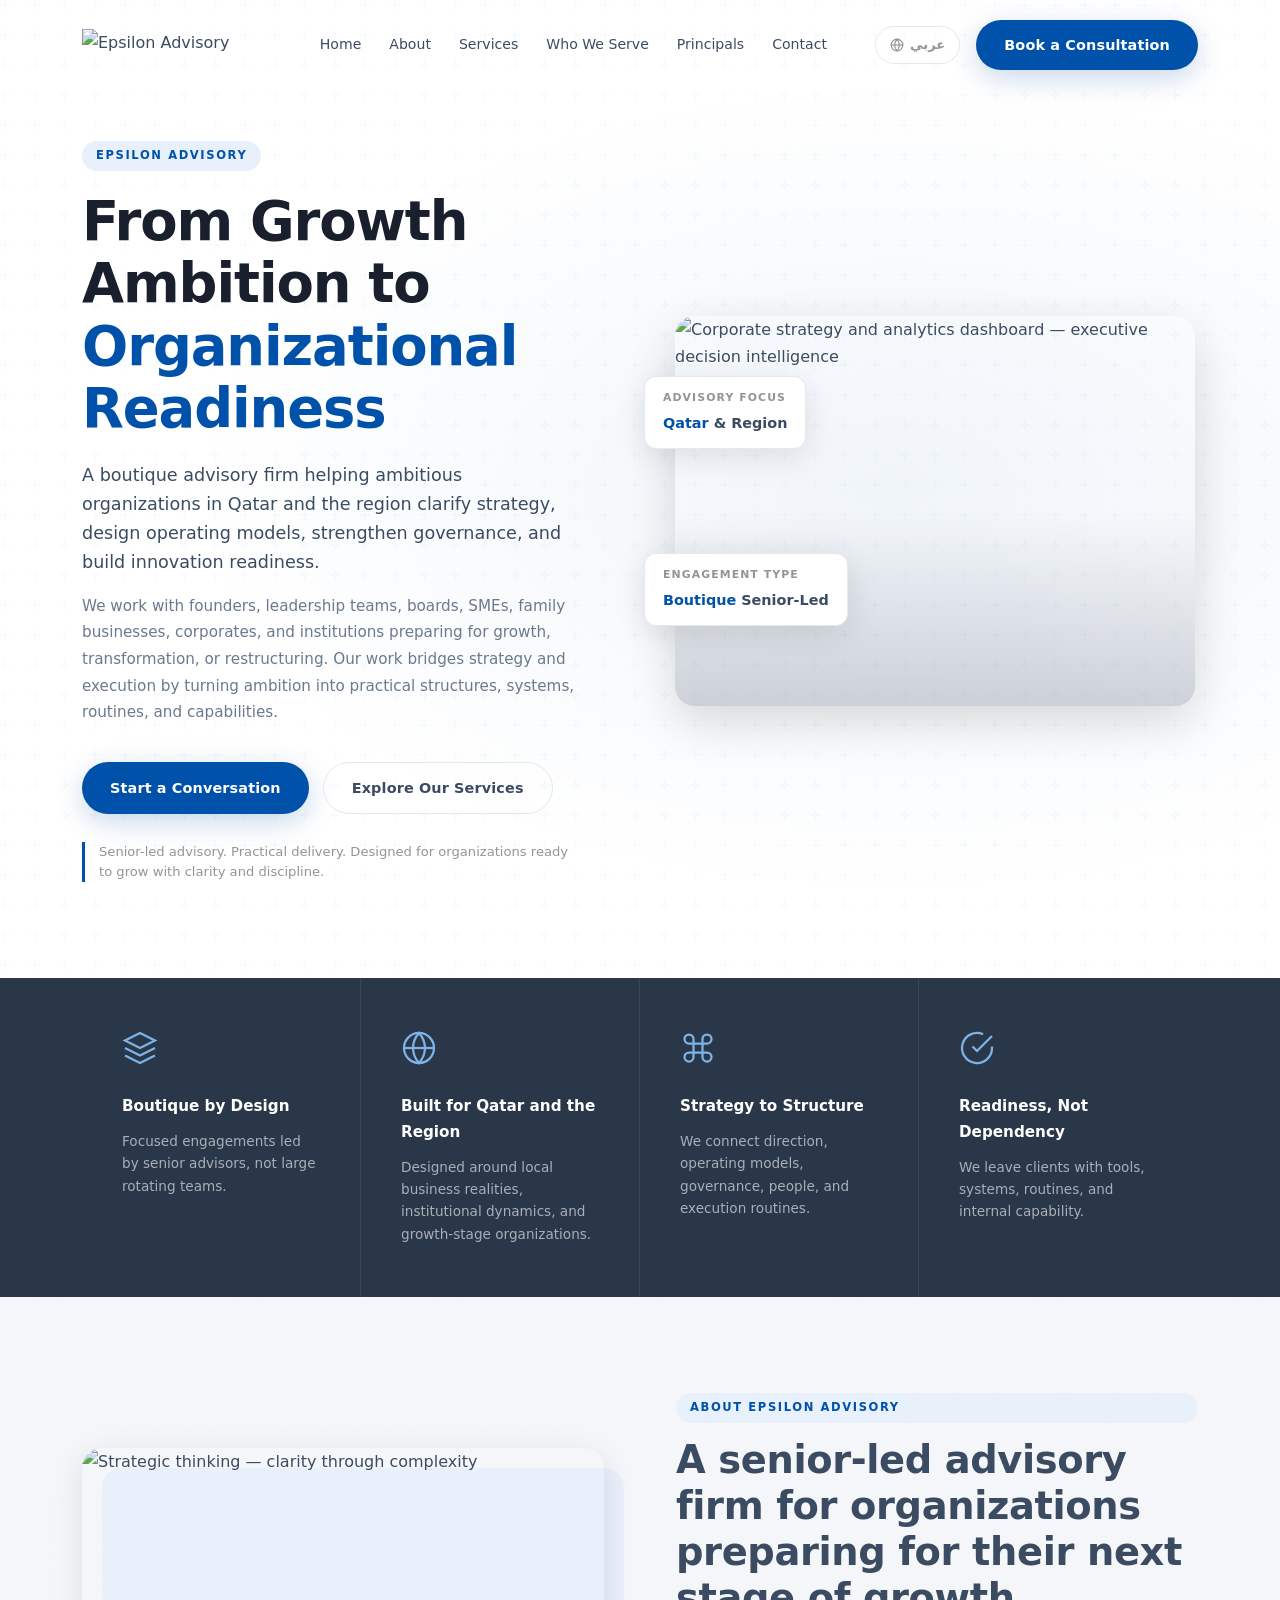
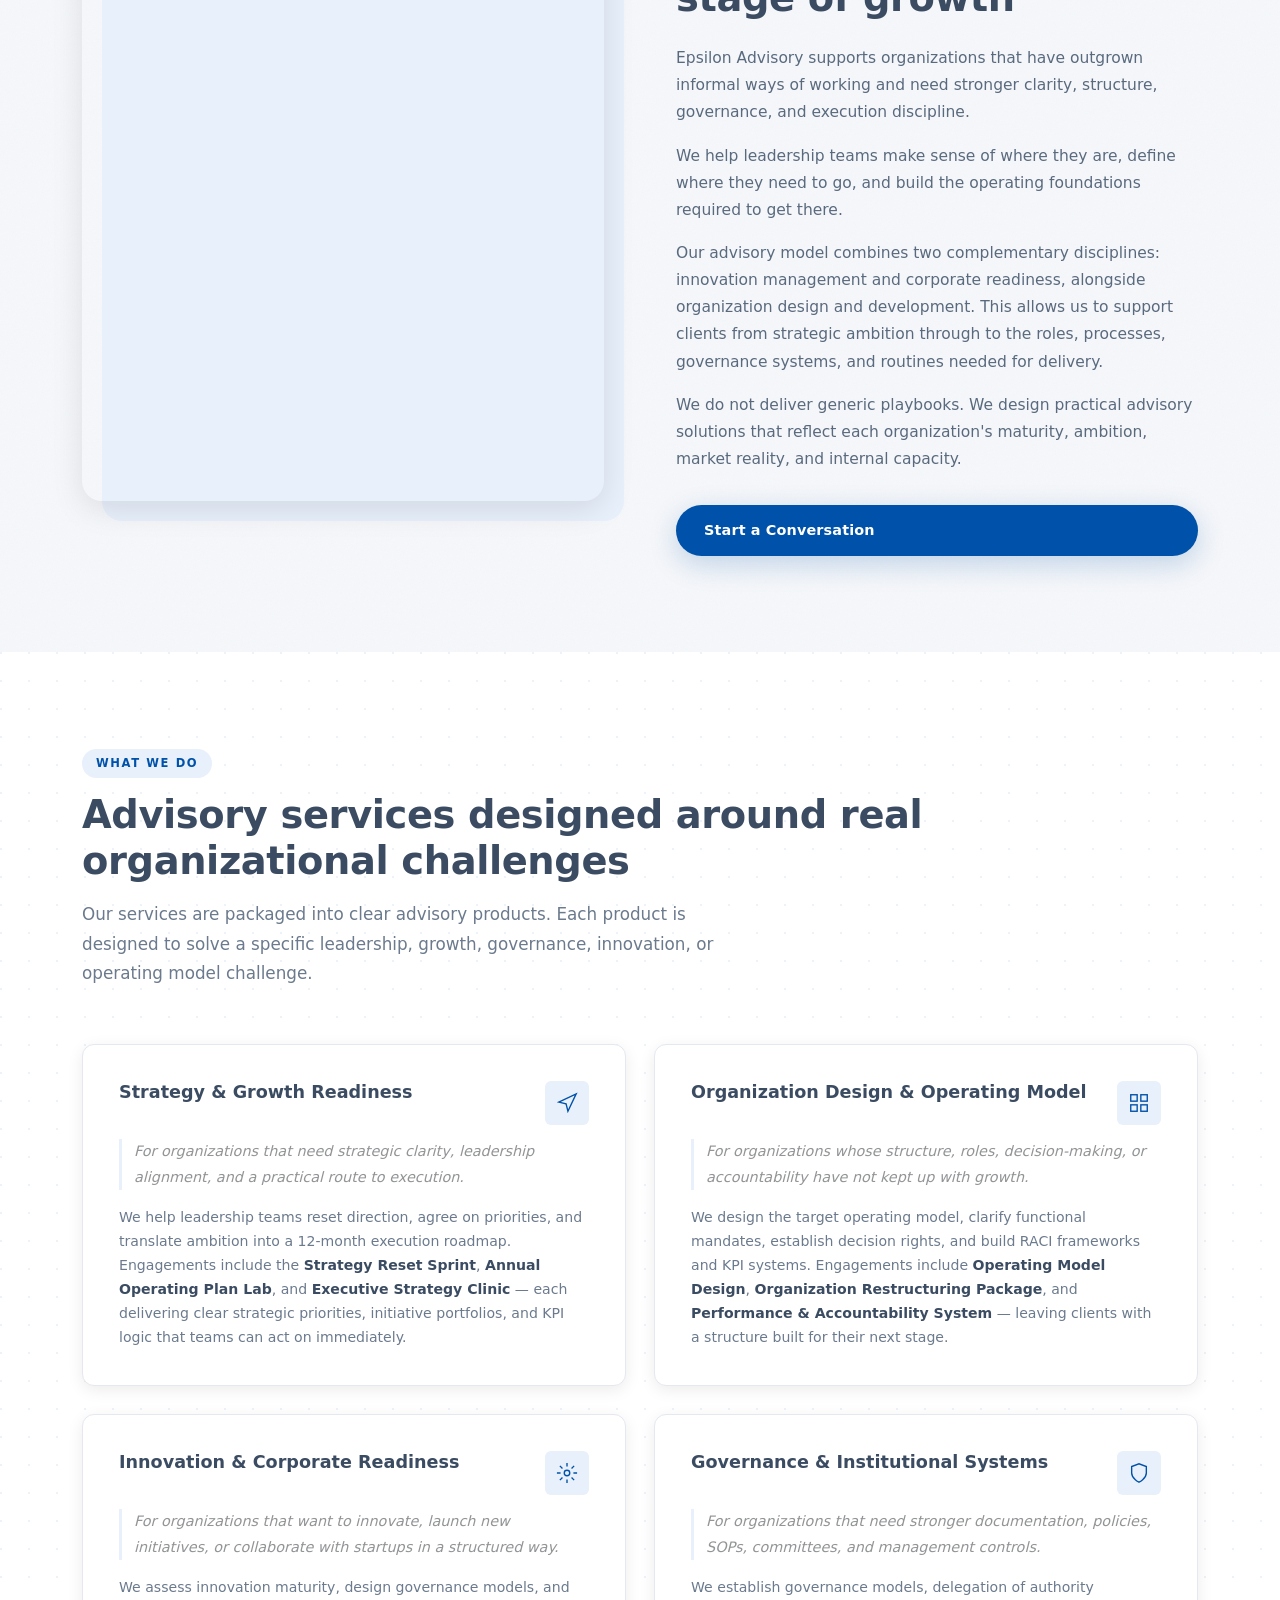
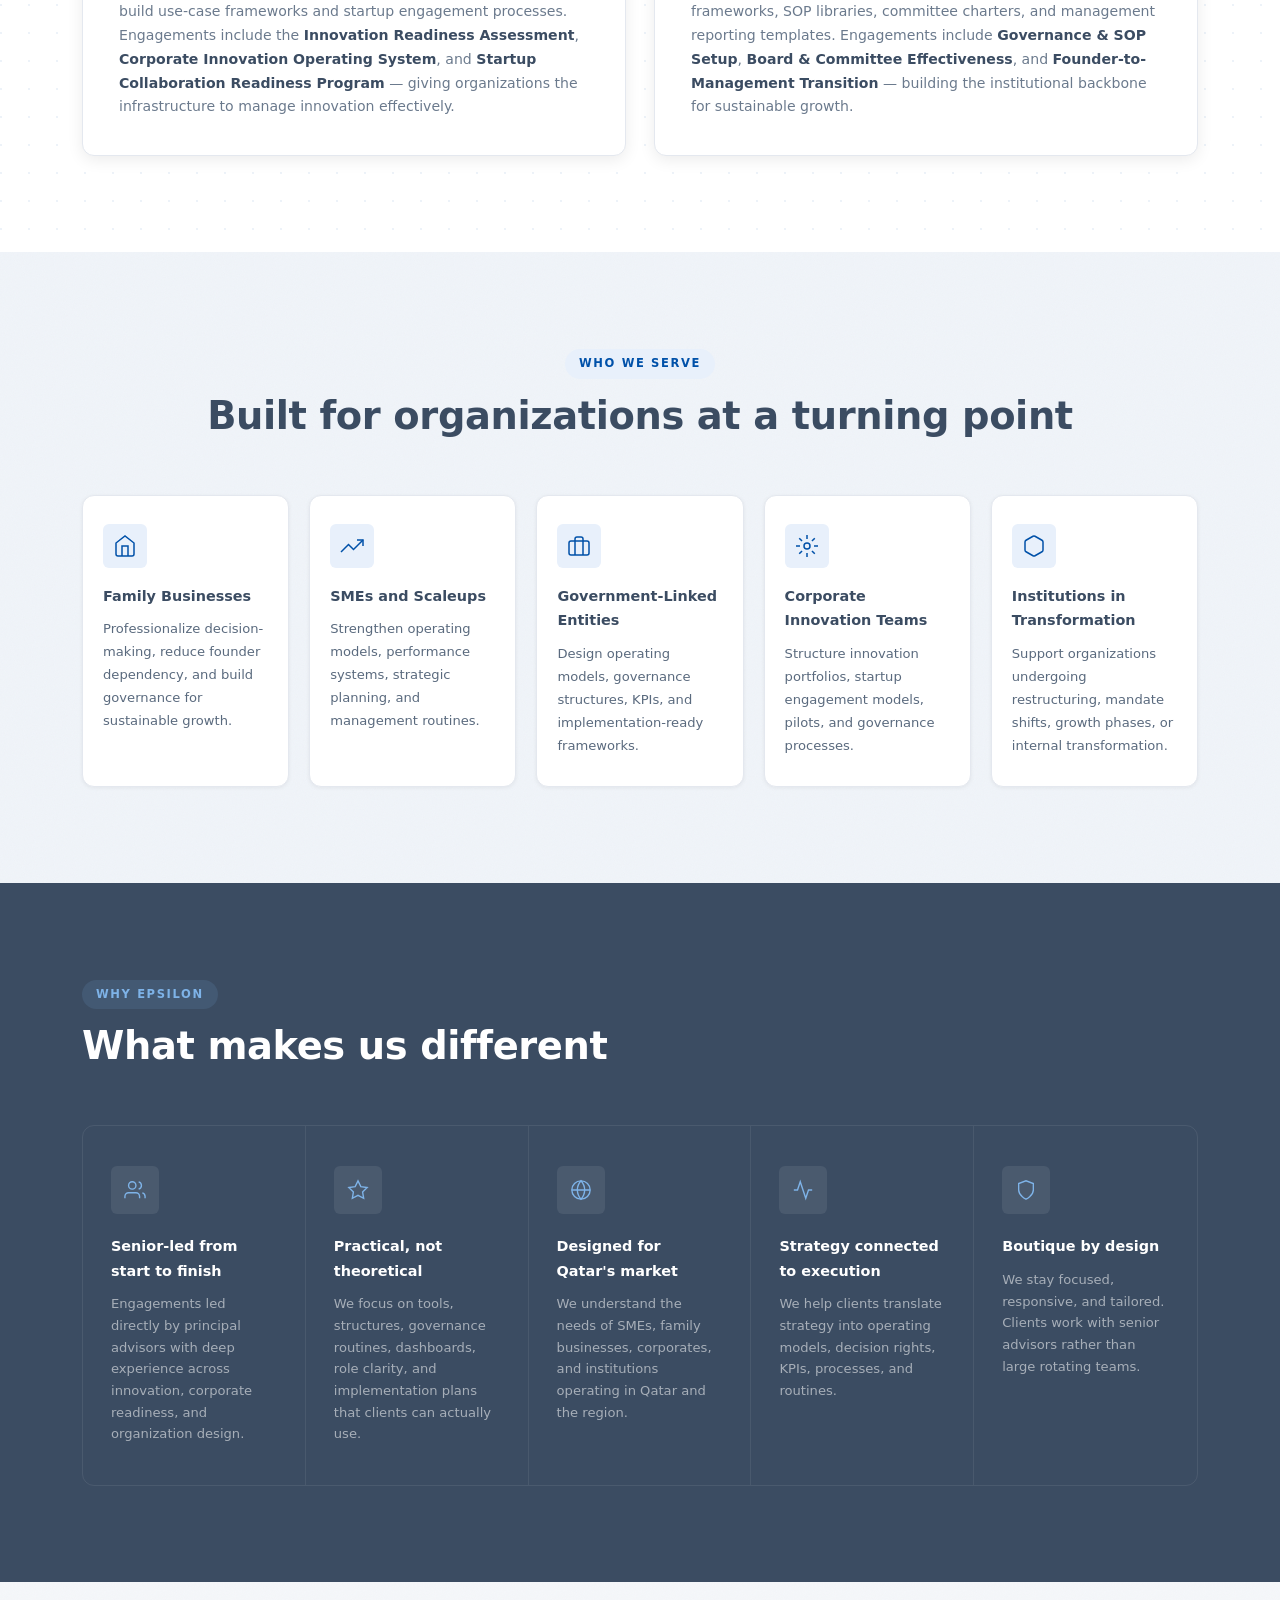
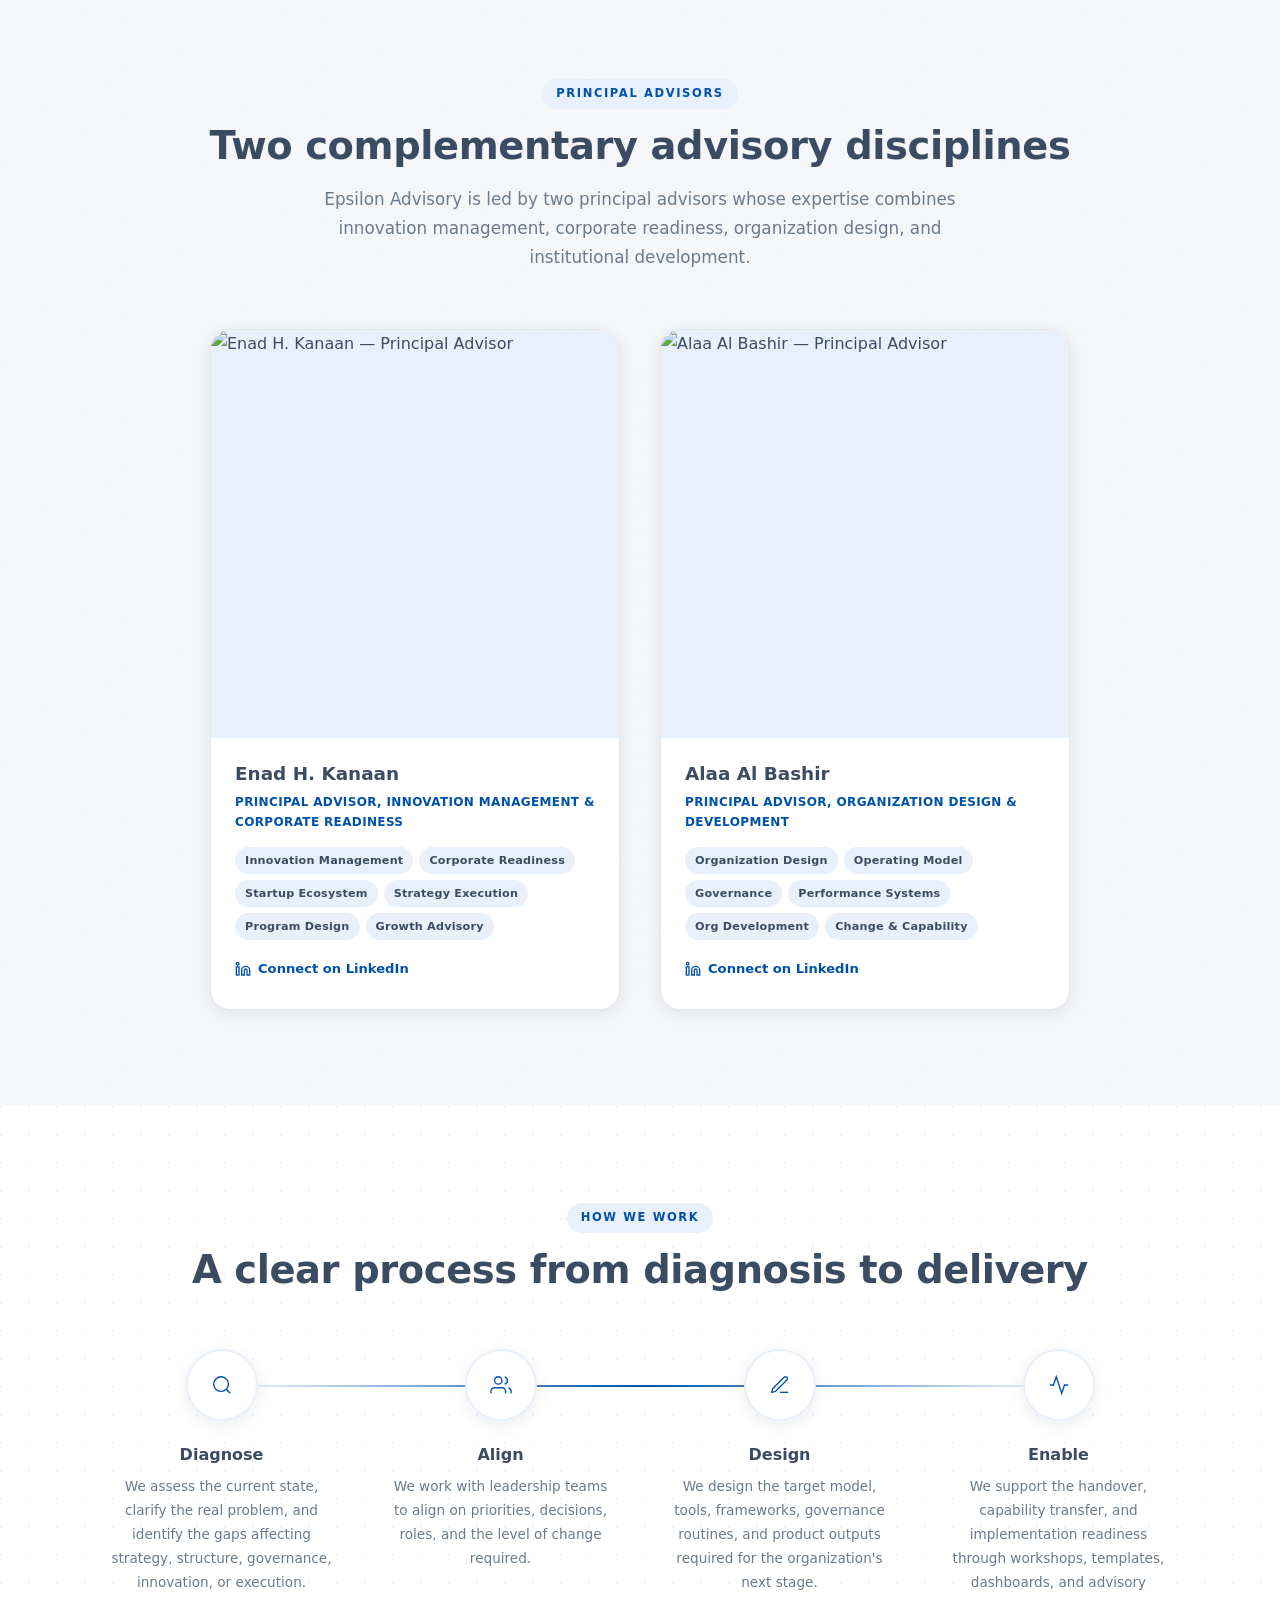
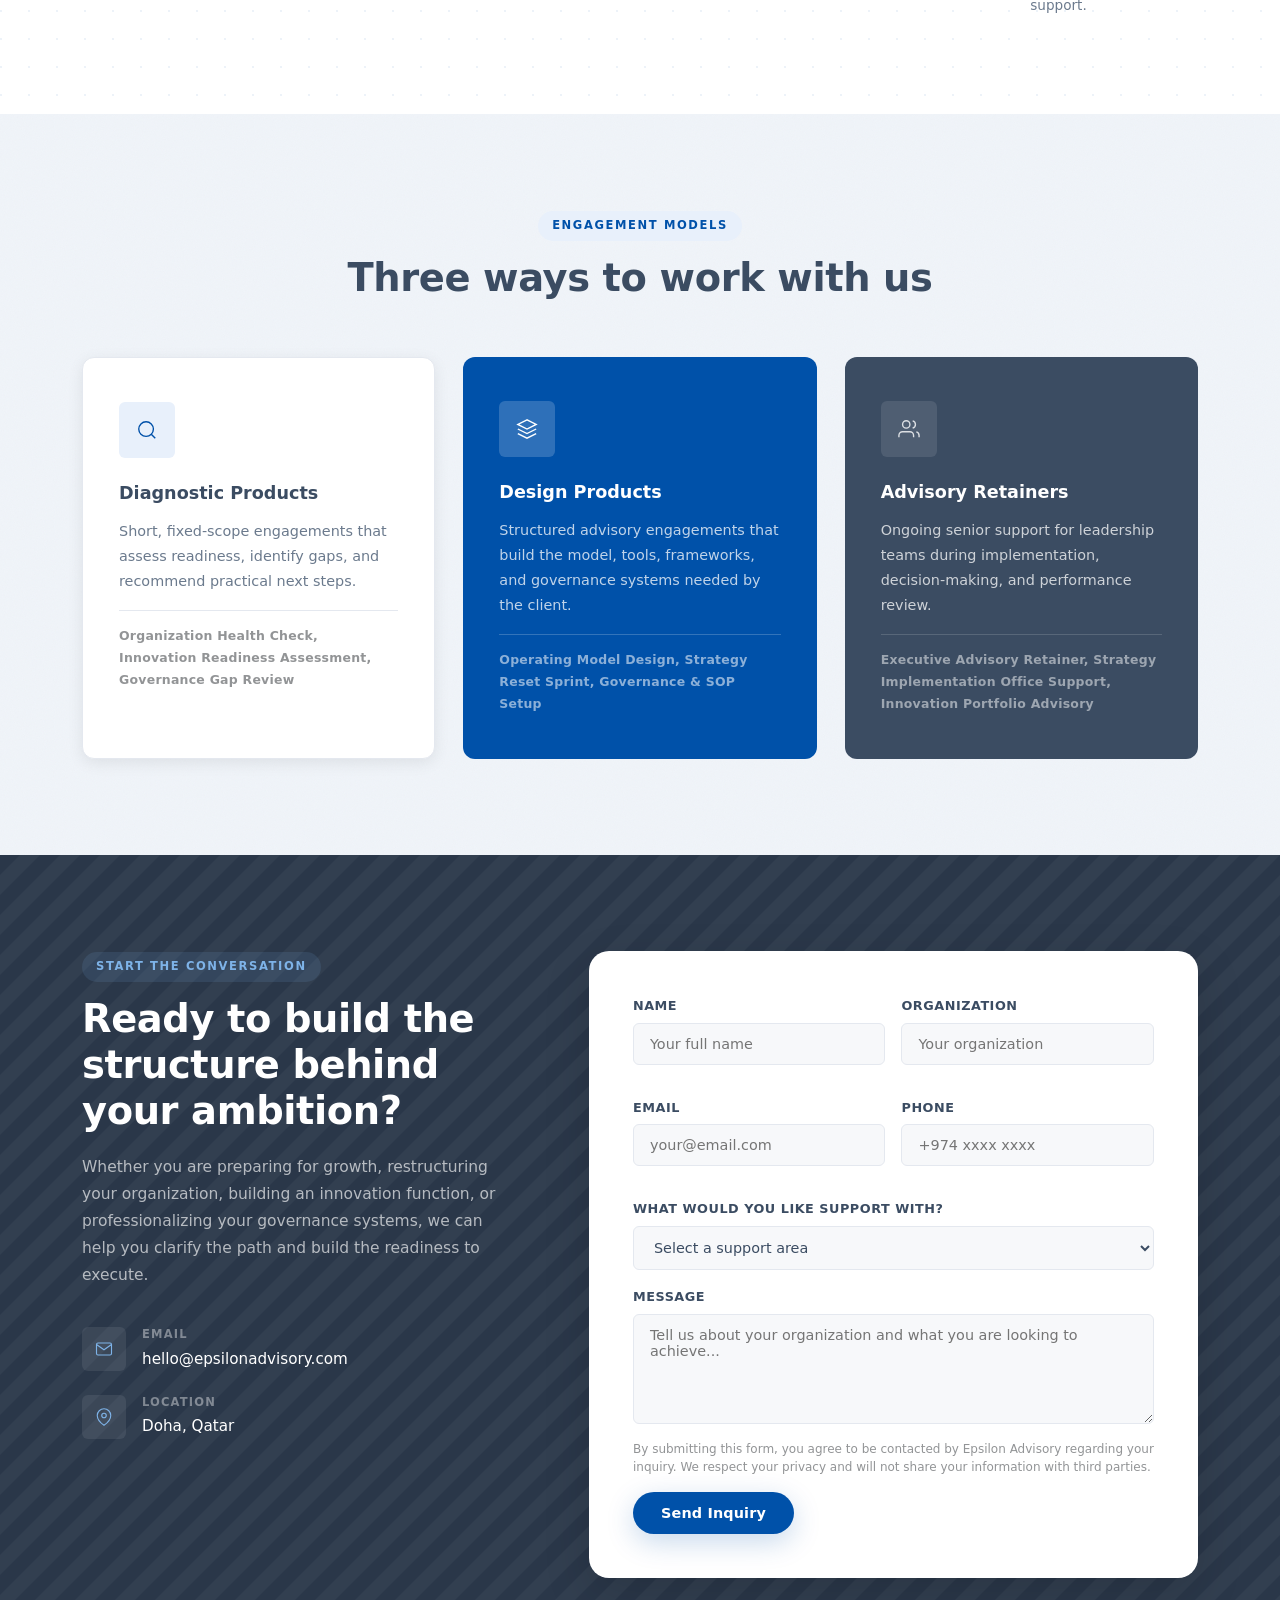
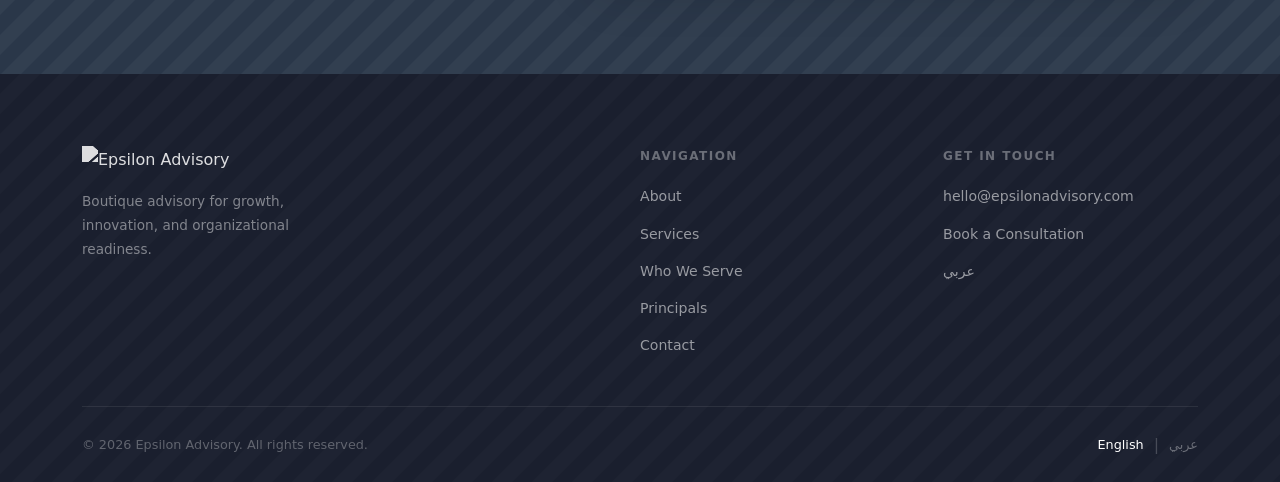
==== commit 43ca28ef: "Add files via upload" ====
--- a/index.html
+++ b/index.html
@@ -1,782 +1,636 @@
 <!DOCTYPE html>
 <html lang="en">
 <head>
-  <meta charset="UTF-8" />
-  <meta name="viewport" content="width=device-width, initial-scale=1.0" />
-  <title>Enad H. Kanaan — Innovation Leader</title>
-  <link rel="stylesheet" href="style.css" />
-  <link rel="preconnect" href="https://fonts.googleapis.com" />
-  <link rel="preconnect" href="https://fonts.gstatic.com" crossorigin />
-  <link href="https://fonts.googleapis.com/css2?family=Inter:wght@300;400;500;600;700;800;900&family=Space+Grotesk:wght@400;500;600;700;800&display=swap" rel="stylesheet" />
-  <meta name="description" content="Enad H. Kanaan is an innovation strategist, program manager, and startup ecosystem builder based in Doha, Qatar.">
-  <meta name="keywords" content="Enad Kanaan, innovation strategy, startup ecosystem, program management, Qatar, Doha, entrepreneurship">
-  <meta name="author" content="Enad H. Kanaan">
-  <link rel="canonical" href="https://enadkanaan.com/">
-  <meta property="og:title" content="Enad H. Kanaan — Innovation Leader">
-  <meta property="og:description" content="Innovation strategist, program manager, and startup ecosystem builder based in Doha, Qatar.">
-  <meta property="og:image" content="https://enadkanaan.com/Headshot.png">
-  <meta property="og:url" content="https://enadkanaan.com/">
-  <meta property="og:type" content="website">
-  <meta name="twitter:card" content="summary_large_image">
-  <meta name="twitter:title" content="Enad H. Kanaan — Innovation Leader">
-  <meta name="twitter:description" content="Innovation strategist, program manager, and startup ecosystem builder based in Doha, Qatar.">
-  <meta name="twitter:image" content="https://enadkanaan.com/Headshot.png">  
-  <script type="text/javascript">
-    (function(c,l,a,r,i,t,y){
-        c[a]=c[a]||function(){(c[a].q=c[a].q||[]).push(arguments)};
-        t=l.createElement(r);t.async=1;t.src="https://www.clarity.ms/tag/"+i;
-        y=l.getElementsByTagName(r)[0];y.parentNode.insertBefore(t,y);
-    })(window, document, "clarity", "script", "x38htsimf8");
-
-    <!-- Google tag (gtag.js) -->
-<script async src="https://www.googletagmanager.com/gtag/js?id=G-P5L3V31QNC"></script>
-<script>
-  window.dataLayer = window.dataLayer || [];
-  function gtag(){dataLayer.push(arguments);}
-  gtag('js', new Date());
-
-  gtag('config', 'G-P5L3V31QNC');
-</script>
-</script>
+    <meta charset="UTF-8">
+    <meta name="viewport" content="width=device-width, initial-scale=1.0">
+    <meta name="description" content="Epsilon Advisory is a boutique advisory firm helping ambitious organizations in Qatar and the region clarify strategy, design operating models, strengthen governance, and build innovation readiness.">
+    <title>Epsilon Advisory — From Growth Ambition to Organizational Readiness</title>
+    <link rel="icon" type="image/png" href="assets/Symbol.png">
+    <link rel="stylesheet" href="style.css">
 </head>
 <body>
 
-  <!-- ── NAV ── -->
-  <nav class="nav" id="nav">
-    <div class="nav-logo">EK</div>
-    <ul class="nav-links">
-      <li><a href="#about">About</a></li>
-      <li><a href="#experience">Experience</a></li>
-      <li><a href="#impact">Impact</a></li>
-      <li><a href="#skills">Skills</a></li>
-      <li><a href="#contact">Contact</a></li>
-    </ul>
-    <a href="#contact" class="nav-cta">Let's Connect</a>
-    <button class="nav-hamburger" id="hamburger" aria-label="Menu">
-      <span></span><span></span><span></span>
-    </button>
-  </nav>
-
-  <!-- ── HERO ── -->
-  <section class="hero" id="hero">
-    <div class="hero-shapes">
-      <div class="shape shape-1"></div>
-      <div class="shape shape-2"></div>
-      <div class="shape shape-3"></div>
-      <div class="hero-dots"></div>
-    </div>
-
-    <div class="hero-inner container">
-      <div class="hero-content">
-        <h1 class="hero-title">
-          <span class="line-1">Enad H.</span>
-          <span class="line-2">Kanaan</span>
-        </h1>
-        <p class="hero-role">Programs Manager &nbsp;·&nbsp; Co-Founder &amp; CEO &nbsp;·&nbsp; Innovation Strategist</p>
-        <p class="hero-location">
-          <svg width="15" height="15" viewBox="0 0 24 24" fill="none" stroke="currentColor" stroke-width="2.5"><path d="M21 10c0 7-9 13-9 13s-9-6-9-13a9 9 0 0 1 18 0z"/><circle cx="12" cy="10" r="3"/></svg>
-          Doha, Qatar
-        </p>
-        <p class="hero-summary">
-          Impact-driven leader with <strong>14+ years</strong> shaping startup ecosystems, driving digital transformation, and building bridges between innovation and opportunity across the Middle East, Africa &amp; Turkey.
-        </p>
-        <div class="hero-actions">
-          <a href="#experience" class="btn btn-primary">View My Journey</a>
-          <a href="https://www.linkedin.com/in/enadkanaan/" target="_blank" rel="noopener" class="btn btn-outline">
-            <svg width="17" height="17" viewBox="0 0 24 24" fill="currentColor"><path d="M16 8a6 6 0 0 1 6 6v7h-4v-7a2 2 0 0 0-2-2 2 2 0 0 0-2 2v7h-4v-7a6 6 0 0 1 6-6z"/><rect x="2" y="9" width="4" height="12"/><circle cx="4" cy="4" r="2"/></svg>
-            LinkedIn
-          </a>
-        </div>
-      </div>
-
-      <div class="hero-photo-wrap">
-        <div class="photo-ring-outer"></div>
-        <div class="photo-ring-inner"></div>
-        <div class="photo-frame">
-          <img src="Headshot.png" alt="Enad H. Kanaan" class="hero-photo" />
-        </div>
-      </div>
-    </div>
-
-    <div class="hero-stats">
-      <div class="container">
-        <div class="stats-row">
-          <div class="stat-item">
-            <div class="stat-value"><span class="stat-number" data-target="14">0</span><span class="stat-suf">+</span></div>
-            <span class="stat-label">Years Experience</span>
-          </div>
-          <div class="stat-divider"></div>
-          <div class="stat-item">
-            <div class="stat-value"><span class="stat-number" data-target="500">0</span><span class="stat-suf">+</span></div>
-            <span class="stat-label">Startups Supported</span>
-          </div>
-          <div class="stat-divider"></div>
-          <div class="stat-item">
-            <div class="stat-value"><span class="stat-number" data-target="5000">0</span><span class="stat-suf">+</span></div>
-            <span class="stat-label">LinkedIn Followers</span>
-          </div>
-          <div class="stat-divider"></div>
-          <div class="stat-item">
-            <div class="stat-value"><span class="stat-number" data-target="3">0</span><span class="stat-suf"> Regions</span></div>
-            <span class="stat-label">Global Reach</span>
-          </div>
-        </div>
-      </div>
-    </div>
-  </section>
-
-  <!-- ── ABOUT ── -->
-  <section class="about section" id="about">
-    <div class="container">
-      <div class="section-eyebrow">About Me</div>
-      <div class="about-grid">
-        <div class="about-text">
-          <h2 class="section-title">Building the Future,<br/><em>One Ecosystem at a Time</em></h2>
-          <p>
-            I am an impact-driven management expert who thrives at the intersection of innovation, strategy, and execution. My career has been defined by a relentless drive to create meaningful change — whether that means guiding a first-time founder toward product-market fit, designing national-level digital programs, or forging partnerships that unlock new markets.
-          </p>
-          <p>
-            Based in Doha, Qatar, I currently serve as <strong>Programs Manager at the Ministry of Communications and Information Technology (MCIT)</strong>, where I lead national programs that strengthen Qatar's innovation landscape and accelerate the country's digital transformation agenda.
-          </p>
-          <div class="about-quote">
-            <blockquote>"I believe the most powerful thing you can do is help someone else succeed."</blockquote>
-          </div>
-        </div>
-        <div class="about-tags-col">
-          <div class="tags-title">Areas of Expertise</div>
-          <div class="tag-cloud">
-            <span class="tag t-solid">Innovation Management</span>
-            <span class="tag t-outline">Ecosystem Development</span>
-            <span class="tag t-solid">Program Management</span>
-            <span class="tag t-outline">Startup Mentoring</span>
-            <span class="tag t-solid">Digital Transformation</span>
-            <span class="tag t-outline">Business Strategy</span>
-            <span class="tag t-solid">Fundraising</span>
-            <span class="tag t-outline">Product-Market Fit</span>
-            <span class="tag t-solid">PPP Partnerships</span>
-            <span class="tag t-outline">Leadership</span>
-          </div>
-        </div>
-      </div>
-    </div>
-  </section>
-
-  <!-- ── EXPERIENCE ── -->
-  <section class="experience section" id="experience">
-    <div class="container">
-      <div class="section-eyebrow">Career Journey</div>
-      <h2 class="section-title">Experience</h2>
-
-      <div class="timeline">
-
-        <!-- MCIT -->
-        <div class="tl-item reveal">
-          <div class="tl-marker active">
-            <div class="tl-dot"></div>
-            <div class="tl-pulse"></div>
-          </div>
-          <div class="tl-card">
-            <div class="tl-card-top">
-              <div class="tl-logo-wrap">
-                <img src="logo-mcit.png" alt="MCIT" class="tl-logo" />
-              </div>
-              <div class="tl-header">
-                <h3>Programs Manager</h3>
-                <p class="tl-org">Ministry of Communications &amp; Information Technology — Qatar</p>
-              </div>
-              <div class="tl-meta">
-                <span class="tl-date">Dec 2021 — Present</span>
-                <span class="tl-badge active-badge">Current</span>
-              </div>
-            </div>
-            <p class="tl-desc">Leading national programs to strengthen Qatar's innovation landscape, accelerate digital capabilities, and support emerging technology initiatives. Managing complex projects and hybrid teams while advancing the country's innovation and entrepreneurship agenda.</p>
-            <div class="tl-tags">
-              <span>Program Management</span><span>Digital Transformation</span><span>Innovation Strategy</span><span>Ecosystem Development</span>
-            </div>
-          </div>
-        </div>
-
-        <!-- Epsilon -->
-     <div class="tl-item reveal">
-  <div class="tl-marker active">
-    <div class="tl-dot"></div>
-    <div class="tl-pulse"></div>
-  </div>
-  <div class="tl-card">
-    <div class="tl-card-top">
-      <div class="tl-logo-wrap">
-        <img src="epsilon-logo.png" alt="Epsilon" class="tl-logo" />
-      </div>
-      <div class="tl-header">
-        <h3>Co-Founder &amp; CEO</h3>
-        <p class="tl-org">Epsilon — Amman, Jordan</p>
-      </div>
-      <div class="tl-meta">
-        <span class="tl-date">Sep 2020 — Present</span>
-        <span class="tl-badge active-badge">Current</span>
-      </div>
-    </div>
-    <p class="tl-desc">Driving strategic direction, business development, and innovation-led growth for clients and partners across the region. Building a consultancy that bridges the gap between vision and execution for startups and enterprises alike.</p>
-    <div class="tl-tags">
-      <span>Entrepreneurship</span><span>Business Development</span><span>Strategic Leadership</span>
-    </div>
-  </div>
-</div>
-
-        <!-- BeyondCapital -->
-        <div class="tl-item reveal">
-          <div class="tl-marker">
-            <div class="tl-dot"></div>
-          </div>
-          <div class="tl-card">
-            <div class="tl-card-top">
-              <div class="tl-logo-wrap">
-                <img src="logo-beyondcapital.png" alt="BeyondCapital" class="tl-logo" />
-              </div>
-              <div class="tl-header">
-                <h3>Investment Scout</h3>
-                <p class="tl-org">BeyondCapital — Amman, Jordan</p>
-              </div>
-              <div class="tl-meta">
-                <span class="tl-date">Jun 2019 — Aug 2022</span>
-              </div>
-            </div>
-            <p class="tl-desc">Worked closely with investors, accelerators, and founders — evaluating opportunities, supporting venture growth, and contributing to a more resilient and connected entrepreneurial ecosystem.</p>
-            <div class="tl-tags">
-              <span>Venture Scouting</span><span>Investment Analysis</span><span>Startup Evaluation</span>
-            </div>
-          </div>
-        </div>
-
-        <!-- VBC -->
-        <div class="tl-item reveal">
-          <div class="tl-marker">
-            <div class="tl-dot"></div>
-          </div>
-          <div class="tl-card">
-            <div class="tl-card-top">
-              <div class="tl-logo-wrap">
-                <img src="logo-vbc.webp" alt="V Business Center" class="tl-logo" />
-              </div>
-              <div class="tl-header">
-                <h3>General Manager</h3>
-                <p class="tl-org">V Business Center — Amman, Jordan</p>
-              </div>
-              <div class="tl-meta">
-                <span class="tl-date">May 2021 — Nov 2021</span>
-              </div>
-            </div>
-            <p class="tl-desc">Oversaw operations, partnerships, and strategic growth initiatives for a dynamic business center, driving organizational efficiency and stakeholder engagement.</p>
-            <div class="tl-tags">
-              <span>Operations</span><span>Partnerships</span><span>Management</span>
-            </div>
-          </div>
-        </div>
-
-        <!-- INJAZ -->
-        <div class="tl-item reveal">
-          <div class="tl-marker">
-            <div class="tl-dot"></div>
-          </div>
-          <div class="tl-card">
-            <div class="tl-card-top">
-              <div class="tl-logo-wrap">
-                <img src="logo-injaz.png" alt="INJAZ" class="tl-logo" />
-              </div>
-              <div class="tl-header">
-                <h3>Acting Director, Business Development</h3>
-                <p class="tl-org">INJAZ — Amman, Jordan</p>
-              </div>
-              <div class="tl-meta">
-                <span class="tl-date">Aug 2018 — Jan 2021</span>
-              </div>
-            </div>
-            <p class="tl-desc">Led business development and ecosystem building efforts, developing partnerships and driving startup capacity building programs across Jordan.</p>
-            <div class="tl-tags">
-              <span>Business Development</span><span>Ecosystem Building</span><span>Capacity Building</span>
-            </div>
-          </div>
-        </div>
-
-        <!-- Migrate -->
-        <div class="tl-item reveal">
-          <div class="tl-marker">
-            <div class="tl-dot"></div>
-          </div>
-          <div class="tl-card">
-            <div class="tl-card-top">
-              <div class="tl-logo-wrap">
-                <img src="logo-migrate.png" alt="Migrate" class="tl-logo" />
-              </div>
-              <div class="tl-header">
-                <h3>Regional Hub Director</h3>
-                <p class="tl-org">Migrate — Amman, Jordan</p>
-              </div>
-              <div class="tl-meta">
-                <span class="tl-date">Jul 20 — Jul 2018</span>
-              </div>
-            </div>
-            <p class="tl-desc">Directed regional hub operations for 6 years, building the foundational expertise in innovation management, team leadership, and cross-regional collaboration that defines the rest of my career.</p>
-            <div class="tl-tags">
-              <span>Regional Leadership</span><span>Hub Management</span><span>Innovation</span>
-            </div>
-          </div>
-        </div>
-
-      </div>
-    </div>
-  </section>
-
-  <!-- ── IMPACT ── -->
-  <section class="impact section" id="impact">
-    <div class="container">
-      <div class="section-eyebrow light">Impact &amp; Reach</div>
-      <h2 class="section-title light">Numbers That Matter</h2>
-      <div class="impact-grid">
-        <div class="impact-card reveal">
-          <div class="impact-icon">🚀</div>
-          <div class="impact-num-row">
-            <span class="impact-number" data-target="500">0</span><span class="impact-suf">+</span>
-          </div>
-          <div class="impact-label">Startups Mentored</div>
-          <p>Across the Middle East, Africa &amp; Turkey — helping founders refine business models, secure investment, and achieve market validation.</p>
-        </div>
-        <div class="impact-card impact-featured reveal">
-          <div class="impact-icon">🌍</div>
-          <div class="impact-num-row">
-            <span class="impact-number" data-target="3">0</span><span class="impact-suf"> Regions</span>
-          </div>
-          <div class="impact-label">Cross-Regional Expertise</div>
-          <p>Deep experience spanning the Middle East, Africa, and Turkey with a nuanced understanding of diverse market dynamics.</p>
-        </div>
-        <div class="impact-card reveal">
-          <div class="impact-icon">🏛️</div>
-          <div class="impact-num-row">
-            <span class="impact-number" data-target="14">0</span><span class="impact-suf">+ Years</span>
-          </div>
-          <div class="impact-label">Innovation Leadership</div>
-          <p>Over a decade of driving innovation management, ecosystem development, and management consulting at the highest levels.</p>
-        </div>
-        <div class="impact-card reveal">
-          <div class="impact-icon">🤝</div>
-          <div class="impact-num-row">
-            <span class="impact-number" data-target="5000">0</span><span class="impact-suf">+</span>
-          </div>
-          <div class="impact-label">Professional Network</div>
-          <p>A thriving LinkedIn community of 5,000+ professionals, investors, founders, and ecosystem builders.</p>
-        </div>
-      </div>
-    </div>
-  </section>
-
-  <!-- ── SKILLS ── -->
-  <section class="skills section" id="skills">
-    <div class="container">
-      <div class="section-eyebrow">Expertise</div>
-      <h2 class="section-title">Core Skills &amp; Services</h2>
-      <div class="skills-grid">
-
-        <div class="skill-card reveal">
-          <div class="skill-icon-wrap">
-            <svg viewBox="0 0 24 24" fill="none" stroke="currentColor" stroke-width="1.8"><path d="M9 3H5a2 2 0 0 0-2 2v4m6-6h10a2 2 0 0 1 2 2v4M9 3v18m0 0h10a2 2 0 0 0 2-2V9M9 21H5a2 2 0 0 1-2-2V9m0 0h18"/></svg>
-          </div>
-          <h3>Program Management</h3>
-          <p>Designing and executing complex, multi-stakeholder national programs with measurable outcomes and strategic alignment.</p>
-          <div class="skill-bar"><div class="skill-fill" style="--w:95%"></div></div>
-        </div>
-
-        <div class="skill-card reveal">
-          <div class="skill-icon-wrap">
-            <svg viewBox="0 0 24 24" fill="none" stroke="currentColor" stroke-width="1.8"><polygon points="12 2 15.09 8.26 22 9.27 17 14.14 18.18 21.02 12 17.77 5.82 21.02 7 14.14 2 9.27 8.91 8.26 12 2"/></svg>
-          </div>
-          <h3>Innovation Strategy</h3>
-          <p>Crafting forward-looking innovation frameworks that align organizational capabilities with market opportunities and emerging trends.</p>
-          <div class="skill-bar"><div class="skill-fill" style="--w:92%"></div></div>
-        </div>
-
-        <div class="skill-card reveal">
-          <div class="skill-icon-wrap">
-            <svg viewBox="0 0 24 24" fill="none" stroke="currentColor" stroke-width="1.8"><path d="M17 21v-2a4 4 0 0 0-4-4H5a4 4 0 0 0-4 4v2"/><circle cx="9" cy="7" r="4"/><path d="M23 21v-2a4 4 0 0 0-3-3.87"/><path d="M16 3.13a4 4 0 0 1 0 7.75"/></svg>
-          </div>
-          <h3>Ecosystem Development</h3>
-          <p>Building thriving startup and innovation ecosystems by connecting founders, investors, corporates, and governments.</p>
-          <div class="skill-bar"><div class="skill-fill" style="--w:97%"></div></div>
-        </div>
-
-        <div class="skill-card reveal">
-          <div class="skill-icon-wrap">
-            <svg viewBox="0 0 24 24" fill="none" stroke="currentColor" stroke-width="1.8"><line x1="12" y1="1" x2="12" y2="23"/><path d="M17 5H9.5a3.5 3.5 0 0 0 0 7h5a3.5 3.5 0 0 1 0 7H6"/></svg>
-          </div>
-          <h3>Fundraising &amp; Investment</h3>
-          <p>Guiding startups through fundraising strategy, investor readiness, pitch preparation, and deal structuring across multiple markets.</p>
-          <div class="skill-bar"><div class="skill-fill" style="--w:88%"></div></div>
-        </div>
-
-        <div class="skill-card reveal">
-          <div class="skill-icon-wrap">
-            <svg viewBox="0 0 24 24" fill="none" stroke="currentColor" stroke-width="1.8"><polyline points="22 12 18 12 15 21 9 3 6 12 2 12"/></svg>
-          </div>
-          <h3>Business Strategy</h3>
-          <p>Delivering high-impact management consulting engagements for Fortune 500 clients and emerging ventures alike.</p>
-          <div class="skill-bar"><div class="skill-fill" style="--w:93%"></div></div>
-        </div>
-
-        <div class="skill-card reveal">
-          <div class="skill-icon-wrap">
-            <svg viewBox="0 0 24 24" fill="none" stroke="currentColor" stroke-width="1.8"><rect x="2" y="3" width="20" height="14" rx="2"/><line x1="8" y1="21" x2="16" y2="21"/><line x1="12" y1="17" x2="12" y2="21"/></svg>
-          </div>
-          <h3>Digital Transformation</h3>
-          <p>Leading organizations through digital change — from strategy and roadmap to implementation and capability building.</p>
-          <div class="skill-bar"><div class="skill-fill" style="--w:90%"></div></div>
-        </div>
-
-      </div>
-    </div>
-  </section>
-
-  <!-- ── EDUCATION & VOLUNTEERING ── -->
-  <section class="edu section" id="edu">
-    <div class="container">
-      <div class="edu-grid">
-        <div>
-          <div class="section-eyebrow">Academic Background</div>
-          <h2 class="section-title small">Education</h2>
-          <div class="edu-list">
-            <div class="edu-card reveal">
-              <div class="edu-icon">🎓</div>
-              <div>
-                <h3>Jami'at Al Al-Bayt</h3>
-                <p>Bachelor's Degree &nbsp;·&nbsp; 2008 – 2012</p>
-              </div>
-            </div>
-            <div class="edu-card reveal">
-              <div class="edu-icon">🏫</div>
-              <div>
-                <h3>Khaled Bin Al-Walid High School</h3>
-                <p>High School Diploma &nbsp;·&nbsp; 2005 – 2008</p>
-              </div>
-            </div>
-            <div class="edu-card cert reveal">
-              <div class="edu-icon">📜</div>
-              <div>
-                <h3>Business Building Strategies for Emerging Entrepreneurs</h3>
-                <p>LinkedIn Learning &nbsp;·&nbsp; 2021</p>
-              </div>
-            </div>
-          </div>
-        </div>
-        <div>
-          <div class="section-eyebrow">Giving Back</div>
-          <h2 class="section-title small">Volunteering</h2>
-          <div class="vol-list">
-            <div class="vol-card reveal">
-              <div class="vol-top">
-                <div class="edu-icon">💡</div>
+<!-- MOBILE NAV -->
+<nav class="mobile-nav" id="mobileNav">
+    <a href="#hero" onclick="closeMobileNav()">Home</a>
+    <a href="#about" onclick="closeMobileNav()">About</a>
+    <a href="#services" onclick="closeMobileNav()">Services</a>
+    <a href="#principals" onclick="closeMobileNav()">Principals</a>
+    <a href="#contact" onclick="closeMobileNav()">Contact</a>
+    <a href="index-ar.html" class="lang-switch" style="margin-top:20px;">عربي</a>
+</nav>
+
+<!-- HEADER -->
+<header id="header">
+    <div class="container">
+        <div class="header-inner">
+            <a href="#hero" class="logo"><img src="assets/Logo.png" alt="Epsilon Advisory"></a>
+            <nav class="nav-links">
+                <a href="#hero">Home</a>
+                <a href="#about">About</a>
+                <a href="#services">Services</a>
+                <a href="#who-we-serve">Who We Serve</a>
+                <a href="#principals">Principals</a>
+                <a href="#contact">Contact</a>
+            </nav>
+            <div class="header-actions">
+                <a href="index-ar.html" class="lang-switch">
+                    <svg width="14" height="14" viewBox="0 0 24 24" fill="none" stroke="currentColor" stroke-width="2"><circle cx="12" cy="12" r="10"/><line x1="2" y1="12" x2="22" y2="12"/><path d="M12 2a15.3 15.3 0 0 1 4 10 15.3 15.3 0 0 1-4 10 15.3 15.3 0 0 1-4-10 15.3 15.3 0 0 1 4-10z"/></svg>
+                    عربي
+                </a>
+                <a href="#contact" class="btn btn-primary">Book a Consultation</a>
+            </div>
+            <button class="menu-toggle" id="menuToggle" onclick="toggleMobileNav()" aria-label="Toggle menu">
+                <span></span><span></span><span></span>
+            </button>
+        </div>
+    </div>
+</header>
+
+<!-- HERO -->
+<section id="hero">
+    <div class="container">
+        <div class="hero-inner">
+            <div class="hero-content">
+                <span class="eyebrow">Epsilon Advisory</span>
+                <h1>From Growth Ambition to <span>Organizational Readiness</span></h1>
+                <p class="hero-subheadline">A boutique advisory firm helping ambitious organizations in Qatar and the region clarify strategy, design operating models, strengthen governance, and build innovation readiness.</p>
+                <p class="hero-body">We work with founders, leadership teams, boards, SMEs, family businesses, corporates, and institutions preparing for growth, transformation, or restructuring. Our work bridges strategy and execution by turning ambition into practical structures, systems, routines, and capabilities.</p>
+                <div class="hero-ctas">
+                    <a href="#contact" class="btn btn-primary">Start a Conversation</a>
+                    <a href="#services" class="btn btn-secondary">Explore Our Services</a>
+                </div>
+                <p class="hero-trust">Senior-led advisory. Practical delivery. Designed for organizations ready to grow with clarity and discipline.</p>
+            </div>
+            <div class="hero-visual reveal reveal-delay-2">
+                <div class="hero-image-frame">
+                    <img src="assets/hero-custom.jpg" alt="Corporate strategy and analytics dashboard — executive decision intelligence">
+                </div>
+                <div class="hero-badge hero-badge-1">
+                    <div class="badge-label">Advisory Focus</div>
+                    <div class="badge-value"><span>Qatar</span> &amp; Region</div>
+                </div>
+                <div class="hero-badge hero-badge-2">
+                    <div class="badge-label">Engagement Type</div>
+                    <div class="badge-value"><span>Boutique</span> Senior-Led</div>
+                </div>
+            </div>
+        </div>
+    </div>
+</section>
+
+<!-- POSITIONING STRIP -->
+<section id="positioning">
+    <div class="container">
+        <div class="positioning-grid">
+            <div class="positioning-item reveal">
+                <svg class="positioning-icon" viewBox="0 0 24 24" fill="none" stroke="currentColor" stroke-width="1.5">
+                    <path d="M12 2L2 7l10 5 10-5-10-5z"/><path d="M2 17l10 5 10-5"/><path d="M2 12l10 5 10-5"/>
+                </svg>
+                <h4>Boutique by Design</h4>
+                <p>Focused engagements led by senior advisors, not large rotating teams.</p>
+            </div>
+            <div class="positioning-item reveal reveal-delay-1">
+                <svg class="positioning-icon" viewBox="0 0 24 24" fill="none" stroke="currentColor" stroke-width="1.5">
+                    <circle cx="12" cy="12" r="10"/><path d="M2 12h20"/><path d="M12 2a15.3 15.3 0 0 1 4 10 15.3 15.3 0 0 1-4 10 15.3 15.3 0 0 1-4-10 15.3 15.3 0 0 1 4-10z"/>
+                </svg>
+                <h4>Built for Qatar and the Region</h4>
+                <p>Designed around local business realities, institutional dynamics, and growth-stage organizations.</p>
+            </div>
+            <div class="positioning-item reveal reveal-delay-2">
+                <svg class="positioning-icon" viewBox="0 0 24 24" fill="none" stroke="currentColor" stroke-width="1.5">
+                    <path d="M18 3a3 3 0 0 0-3 3v12a3 3 0 0 0 3 3 3 3 0 0 0 3-3 3 3 0 0 0-3-3H6a3 3 0 0 0-3 3 3 3 0 0 0 3 3 3 3 0 0 0 3-3V6a3 3 0 0 0-3-3 3 3 0 0 0-3 3 3 3 0 0 0 3 3h12a3 3 0 0 0 3-3 3 3 0 0 0-3-3z"/>
+                </svg>
+                <h4>Strategy to Structure</h4>
+                <p>We connect direction, operating models, governance, people, and execution routines.</p>
+            </div>
+            <div class="positioning-item reveal reveal-delay-3">
+                <svg class="positioning-icon" viewBox="0 0 24 24" fill="none" stroke="currentColor" stroke-width="1.5">
+                    <path d="M22 11.08V12a10 10 0 1 1-5.93-9.14"/><polyline points="22 4 12 14.01 9 11.01"/>
+                </svg>
+                <h4>Readiness, Not Dependency</h4>
+                <p>We leave clients with tools, systems, routines, and internal capability.</p>
+            </div>
+        </div>
+    </div>
+</section>
+
+<!-- ABOUT -->
+<section id="about">
+    <div class="container">
+        <div class="about-inner">
+            <div class="about-visual reveal">
+                <div class="about-image-frame">
+                    <img src="assets/hero-chess.jpg" alt="Strategic thinking — clarity through complexity">
+                </div>
+            </div>
+            <div class="about-content reveal reveal-delay-2">
+                <span class="eyebrow">About Epsilon Advisory</span>
+                <h2>A senior-led advisory firm for organizations preparing for their next stage of growth</h2>
+                <p>Epsilon Advisory supports organizations that have outgrown informal ways of working and need stronger clarity, structure, governance, and execution discipline.</p>
+                <p>We help leadership teams make sense of where they are, define where they need to go, and build the operating foundations required to get there.</p>
+                <p>Our advisory model combines two complementary disciplines: innovation management and corporate readiness, alongside organization design and development. This allows us to support clients from strategic ambition through to the roles, processes, governance systems, and routines needed for delivery.</p>
+                <p>We do not deliver generic playbooks. We design practical advisory solutions that reflect each organization's maturity, ambition, market reality, and internal capacity.</p>
+                <a href="#contact" class="btn btn-primary" style="margin-top: 32px;">Start a Conversation</a>
+            </div>
+        </div>
+    </div>
+</section>
+
+<!-- SERVICES -->
+<section id="services">
+    <div class="container">
+        <div class="section-header reveal">
+            <span class="eyebrow">What We Do</span>
+            <h2>Advisory services designed around real organizational challenges</h2>
+            <p class="section-intro">Our services are packaged into clear advisory products. Each product is designed to solve a specific leadership, growth, governance, innovation, or operating model challenge.</p>
+        </div>
+        <div class="services-grid">
+            <!-- Card 1 -->
+            <div class="service-card reveal">
+                <div class="service-card-top">
+                    <h3>Strategy &amp; Growth Readiness</h3>
+                    <div class="service-icon">
+                        <svg width="22" height="22" viewBox="0 0 24 24" fill="none" stroke="currentColor" stroke-width="1.5">
+                            <polygon points="3 11 22 2 13 21 11 13 3 11"/>
+                        </svg>
+                    </div>
+                </div>
+                <p class="service-desc">For organizations that need strategic clarity, leadership alignment, and a practical route to execution.</p>
+                <div class="service-details">
+                    <p>We help leadership teams reset direction, agree on priorities, and translate ambition into a 12-month execution roadmap. Engagements include the <strong>Strategy Reset Sprint</strong>, <strong>Annual Operating Plan Lab</strong>, and <strong>Executive Strategy Clinic</strong> — each delivering clear strategic priorities, initiative portfolios, and KPI logic that teams can act on immediately.</p>
+                </div>
+            </div>
+            <!-- Card 2 -->
+            <div class="service-card reveal reveal-delay-1">
+                <div class="service-card-top">
+                    <h3>Organization Design &amp; Operating Model</h3>
+                    <div class="service-icon">
+                        <svg width="22" height="22" viewBox="0 0 24 24" fill="none" stroke="currentColor" stroke-width="1.5">
+                            <rect x="3" y="3" width="7" height="7"/><rect x="14" y="3" width="7" height="7"/><rect x="14" y="14" width="7" height="7"/><rect x="3" y="14" width="7" height="7"/>
+                        </svg>
+                    </div>
+                </div>
+                <p class="service-desc">For organizations whose structure, roles, decision-making, or accountability have not kept up with growth.</p>
+                <div class="service-details">
+                    <p>We design the target operating model, clarify functional mandates, establish decision rights, and build RACI frameworks and KPI systems. Engagements include <strong>Operating Model Design</strong>, <strong>Organization Restructuring Package</strong>, and <strong>Performance &amp; Accountability System</strong> — leaving clients with a structure built for their next stage.</p>
+                </div>
+            </div>
+            <!-- Card 3 -->
+            <div class="service-card reveal reveal-delay-2">
+                <div class="service-card-top">
+                    <h3>Innovation &amp; Corporate Readiness</h3>
+                    <div class="service-icon">
+                        <svg width="22" height="22" viewBox="0 0 24 24" fill="none" stroke="currentColor" stroke-width="1.5">
+                            <circle cx="12" cy="12" r="3"/><path d="M12 1v4M12 19v4M4.22 4.22l2.83 2.83M16.95 16.95l2.83 2.83M1 12h4M19 12h4M4.22 19.78l2.83-2.83M16.95 7.05l2.83-2.83"/>
+                        </svg>
+                    </div>
+                </div>
+                <p class="service-desc">For organizations that want to innovate, launch new initiatives, or collaborate with startups in a structured way.</p>
+                <div class="service-details">
+                    <p>We assess innovation maturity, design governance models, and build use-case frameworks and startup engagement processes. Engagements include the <strong>Innovation Readiness Assessment</strong>, <strong>Corporate Innovation Operating System</strong>, and <strong>Startup Collaboration Readiness Program</strong> — giving organizations the infrastructure to manage innovation effectively.</p>
+                </div>
+            </div>
+            <!-- Card 4 -->
+            <div class="service-card reveal reveal-delay-3">
+                <div class="service-card-top">
+                    <h3>Governance &amp; Institutional Systems</h3>
+                    <div class="service-icon">
+                        <svg width="22" height="22" viewBox="0 0 24 24" fill="none" stroke="currentColor" stroke-width="1.5">
+                            <path d="M12 22s8-4 8-10V5l-8-3-8 3v7c0 6 8 10 8 10z"/>
+                        </svg>
+                    </div>
+                </div>
+                <p class="service-desc">For organizations that need stronger documentation, policies, SOPs, committees, and management controls.</p>
+                <div class="service-details">
+                    <p>We establish governance models, delegation of authority frameworks, SOP libraries, committee charters, and management reporting templates. Engagements include <strong>Governance &amp; SOP Setup</strong>, <strong>Board &amp; Committee Effectiveness</strong>, and <strong>Founder-to-Management Transition</strong> — building the institutional backbone for sustainable growth.</p>
+                </div>
+            </div>
+        </div>
+    </div>
+</section>
+
+<!-- WHO WE SERVE -->
+<section id="who-we-serve">
+    <div class="container">
+        <div class="section-header centered reveal">
+            <span class="eyebrow">Who We Serve</span>
+            <h2>Built for organizations at a turning point</h2>
+        </div>
+        <div class="segments-grid segments-grid--5">
+            <div class="segment-card reveal">
+                <div class="segment-icon">
+                    <svg width="24" height="24" viewBox="0 0 24 24" fill="none" stroke="currentColor" stroke-width="1.5"><path d="M3 9l9-7 9 7v11a2 2 0 0 1-2 2H5a2 2 0 0 1-2-2z"/><polyline points="9 22 9 12 15 12 15 22"/></svg>
+                </div>
+                <h4>Family Businesses</h4>
+                <p>Professionalize decision-making, reduce founder dependency, and build governance for sustainable growth.</p>
+            </div>
+            <div class="segment-card reveal reveal-delay-1">
+                <div class="segment-icon">
+                    <svg width="24" height="24" viewBox="0 0 24 24" fill="none" stroke="currentColor" stroke-width="1.5"><polyline points="23 6 13.5 15.5 8.5 10.5 1 18"/><polyline points="17 6 23 6 23 12"/></svg>
+                </div>
+                <h4>SMEs and Scaleups</h4>
+                <p>Strengthen operating models, performance systems, strategic planning, and management routines.</p>
+            </div>
+            <div class="segment-card reveal reveal-delay-2">
+                <div class="segment-icon">
+                    <svg width="24" height="24" viewBox="0 0 24 24" fill="none" stroke="currentColor" stroke-width="1.5"><rect x="2" y="7" width="20" height="14" rx="2" ry="2"/><path d="M16 21V5a2 2 0 0 0-2-2h-4a2 2 0 0 0-2 2v16"/></svg>
+                </div>
+                <h4>Government-Linked Entities</h4>
+                <p>Design operating models, governance structures, KPIs, and implementation-ready frameworks.</p>
+            </div>
+            <div class="segment-card reveal reveal-delay-3">
+                <div class="segment-icon">
+                    <svg width="24" height="24" viewBox="0 0 24 24" fill="none" stroke="currentColor" stroke-width="1.5"><circle cx="12" cy="12" r="3"/><path d="M12 1v4M12 19v4M4.22 4.22l2.83 2.83M16.95 16.95l2.83 2.83M1 12h4M19 12h4M4.22 19.78l2.83-2.83M16.95 7.05l2.83-2.83"/></svg>
+                </div>
+                <h4>Corporate Innovation Teams</h4>
+                <p>Structure innovation portfolios, startup engagement models, pilots, and governance processes.</p>
+            </div>
+            <div class="segment-card reveal reveal-delay-4">
+                <div class="segment-icon">
+                    <svg width="24" height="24" viewBox="0 0 24 24" fill="none" stroke="currentColor" stroke-width="1.5"><path d="M21 16V8a2 2 0 0 0-1-1.73l-7-4a2 2 0 0 0-2 0l-7 4A2 2 0 0 0 3 8v8a2 2 0 0 0 1 1.73l7 4a2 2 0 0 0 2 0l7-4A2 2 0 0 0 21 16z"/></svg>
+                </div>
+                <h4>Institutions in Transformation</h4>
+                <p>Support organizations undergoing restructuring, mandate shifts, growth phases, or internal transformation.</p>
+            </div>
+        </div>
+    </div>
+</section>
+
+<!-- WHY EPSILON -->
+<section id="why-epsilon">
+    <div class="container">
+        <div class="section-header reveal">
+            <span class="eyebrow">Why Epsilon</span>
+            <h2 style="color:white;">What makes us different</h2>
+        </div>
+        <div class="why-grid">
+            <div class="why-item reveal">
+                <div class="why-icon">
+                    <svg width="22" height="22" viewBox="0 0 24 24" fill="none" stroke="currentColor" stroke-width="1.5">
+                        <path d="M17 21v-2a4 4 0 0 0-4-4H5a4 4 0 0 0-4 4v2"/><circle cx="9" cy="7" r="4"/><path d="M23 21v-2a4 4 0 0 0-3-3.87"/><path d="M16 3.13a4 4 0 0 1 0 7.75"/>
+                    </svg>
+                </div>
+                <h4>Senior-led from start to finish</h4>
+                <p>Engagements led directly by principal advisors with deep experience across innovation, corporate readiness, and organization design.</p>
+            </div>
+            <div class="why-item reveal reveal-delay-1">
+                <div class="why-icon">
+                    <svg width="22" height="22" viewBox="0 0 24 24" fill="none" stroke="currentColor" stroke-width="1.5">
+                        <polygon points="12 2 15.09 8.26 22 9.27 17 14.14 18.18 21.02 12 17.77 5.82 21.02 7 14.14 2 9.27 8.91 8.26 12 2"/>
+                    </svg>
+                </div>
+                <h4>Practical, not theoretical</h4>
+                <p>We focus on tools, structures, governance routines, dashboards, role clarity, and implementation plans that clients can actually use.</p>
+            </div>
+            <div class="why-item reveal reveal-delay-2">
+                <div class="why-icon">
+                    <svg width="22" height="22" viewBox="0 0 24 24" fill="none" stroke="currentColor" stroke-width="1.5">
+                        <circle cx="12" cy="12" r="10"/><path d="M2 12h20"/><path d="M12 2a15.3 15.3 0 0 1 4 10 15.3 15.3 0 0 1-4 10 15.3 15.3 0 0 1-4-10 15.3 15.3 0 0 1 4-10z"/>
+                    </svg>
+                </div>
+                <h4>Designed for Qatar's market</h4>
+                <p>We understand the needs of SMEs, family businesses, corporates, and institutions operating in Qatar and the region.</p>
+            </div>
+            <div class="why-item reveal reveal-delay-3">
+                <div class="why-icon">
+                    <svg width="22" height="22" viewBox="0 0 24 24" fill="none" stroke="currentColor" stroke-width="1.5">
+                        <polyline points="22 12 18 12 15 21 9 3 6 12 2 12"/>
+                    </svg>
+                </div>
+                <h4>Strategy connected to execution</h4>
+                <p>We help clients translate strategy into operating models, decision rights, KPIs, processes, and routines.</p>
+            </div>
+            <div class="why-item reveal reveal-delay-4">
+                <div class="why-icon">
+                    <svg width="22" height="22" viewBox="0 0 24 24" fill="none" stroke="currentColor" stroke-width="1.5">
+                        <path d="M12 22s8-4 8-10V5l-8-3-8 3v7c0 6 8 10 8 10z"/>
+                    </svg>
+                </div>
+                <h4>Boutique by design</h4>
+                <p>We stay focused, responsive, and tailored. Clients work with senior advisors rather than large rotating teams.</p>
+            </div>
+        </div>
+    </div>
+</section>
+
+<!-- PRINCIPALS -->
+<section id="principals">
+    <div class="container">
+        <div class="section-header centered reveal">
+            <span class="eyebrow">Principal Advisors</span>
+            <h2>Two complementary advisory disciplines</h2>
+            <p class="section-intro">Epsilon Advisory is led by two principal advisors whose expertise combines innovation management, corporate readiness, organization design, and institutional development.</p>
+        </div>
+        <div class="principals-grid">
+            <div class="principal-card reveal">
+                <div class="principal-photo">
+                    <img src="assets/Enad.png" alt="Enad H. Kanaan — Principal Advisor">
+                </div>
+                <div class="principal-info">
+                    <h3>Enad H. Kanaan</h3>
+                    <span class="principal-title">Principal Advisor, Innovation Management &amp; Corporate Readiness</span>
+                    <div class="principal-focus">
+                        <span class="focus-tag">Innovation Management</span>
+                        <span class="focus-tag">Corporate Readiness</span>
+                        <span class="focus-tag">Startup Ecosystem</span>
+                        <span class="focus-tag">Strategy Execution</span>
+                        <span class="focus-tag">Program Design</span>
+                        <span class="focus-tag">Growth Advisory</span>
+                    </div>
+                    <a href="https://linkedin.com/in/enadkanaan" target="_blank" rel="noopener" class="principal-linkedin">
+                        <svg width="16" height="16" viewBox="0 0 24 24" fill="none" stroke="currentColor" stroke-width="2"><path d="M16 8a6 6 0 0 1 6 6v7h-4v-7a2 2 0 0 0-2-2 2 2 0 0 0-2 2v7h-4v-7a6 6 0 0 1 6-6z"/><rect x="2" y="9" width="4" height="12"/><circle cx="4" cy="4" r="2"/></svg>
+                        Connect on LinkedIn
+                    </a>
+                </div>
+            </div>
+            <div class="principal-card reveal reveal-delay-2">
+                <div class="principal-photo">
+                    <img src="assets/Alaa.jpg" alt="Alaa Al Bashir — Principal Advisor">
+                </div>
+                <div class="principal-info">
+                    <h3>Alaa Al Bashir</h3>
+                    <span class="principal-title">Principal Advisor, Organization Design &amp; Development</span>
+                    <div class="principal-focus">
+                        <span class="focus-tag">Organization Design</span>
+                        <span class="focus-tag">Operating Model</span>
+                        <span class="focus-tag">Governance</span>
+                        <span class="focus-tag">Performance Systems</span>
+                        <span class="focus-tag">Org Development</span>
+                        <span class="focus-tag">Change &amp; Capability</span>
+                    </div>
+                    <a href="https://linkedin.com/in/alaaalbashir" target="_blank" rel="noopener" class="principal-linkedin">
+                        <svg width="16" height="16" viewBox="0 0 24 24" fill="none" stroke="currentColor" stroke-width="2"><path d="M16 8a6 6 0 0 1 6 6v7h-4v-7a2 2 0 0 0-2-2 2 2 0 0 0-2 2v7h-4v-7a6 6 0 0 1 6-6z"/><rect x="2" y="9" width="4" height="12"/><circle cx="4" cy="4" r="2"/></svg>
+                        Connect on LinkedIn
+                    </a>
+                </div>
+            </div>
+        </div>
+    </div>
+</section>
+
+<!-- HOW WE WORK -->
+<section id="how-we-work">
+    <div class="container">
+        <div class="section-header centered reveal">
+            <span class="eyebrow">How We Work</span>
+            <h2>A clear process from diagnosis to delivery</h2>
+        </div>
+        <div class="process-steps">
+            <div class="process-step reveal">
+                <div class="step-icon">
+                    <svg width="22" height="22" viewBox="0 0 24 24" fill="none" stroke="currentColor" stroke-width="1.5">
+                        <circle cx="11" cy="11" r="8"/><line x1="21" y1="21" x2="16.65" y2="16.65"/>
+                    </svg>
+                </div>
                 <div>
-                  <h3>Business Coach</h3>
-                  <p>The VentureX &nbsp;·&nbsp; Jan 2021 — Present</p>
-                </div>
-                <span class="tl-badge active-badge">Active</span>
-              </div>
-              <p>Providing hands-on business coaching to entrepreneurs and startups, focusing on economic empowerment and sustainable venture building.</p>
-            </div>
-            <div class="mentor-card reveal">
-              <div class="edu-icon">🧭</div>
-              <div>
-                <h3>Startup Mentor</h3>
-                <p>Founder Institute — Doha Chapter</p>
-                <span class="mentor-tags">Innovation Strategy · Strategic Planning · Programs Management</span>
-              </div>
-            </div>
-          </div>
-        </div>
-      </div>
-    </div>
-  </section>
-
-  <!-- ── RECOMMENDATION ── -->
-<section class="testimonial section">
-  <div class="container">
-    <div class="section-eyebrow">What Others Say</div>
-    <h2 class="section-title">Recommendation</h2>
-
-    <div class="testimonial-slider reveal">
-      <div class="testimonial-track">
-
-        <div class="testimonial-card">
-          <div class="quote-icon">"</div>
-          <blockquote>
-            I had the pleasure of working with Enad for almost 5 years at the same company after which we had 4 years of various work interactions in the entrepreneurial and startups ecosystem. Throughout the years, I had the opportunity to watch him grow professionally into an excellent leader with a keen eye for detail, business sense, and solid project management skills which makes him a very valuable asset to any entity with which he works. Benefiting from the fact that Enad is an entrepreneur himself and his extensive knowledge within the business development industry, he has been able to support many startups as a coach and a mentor by helping them achieve successful results in becoming sustainable, scalable, and investable.
-          </blockquote>
-          <div class="testimonial-author">
-            <div class="author-av">DA</div>
-            <div>
-              <strong>Deyana Abououbeid</strong>
-              <p>The Hague Justice Accelerator</p>
-            </div>
-          </div>
-        </div>
-
-        <div class="testimonial-card">
-          <div class="quote-icon">"</div>
-          <blockquote>
-            My recommendation of Enad is based on more than 14 years of professional experience working alongside him, as well as witnessing his continuous growth and unwavering integrity. Enad combines strategic thinking, innovation, and strong execution with a genuine commitment to creating impact. He is a trusted professional who leads with purpose, embraces continuous learning, and consistently earns the respect of colleagues, partners, and stakeholders. Enad is a true added value to everyone who works with him — someone who gets things done and consistently brings smart, effective solutions.
-          </blockquote>
-          <div class="testimonial-author">
-            <div class="author-av">AB</div>
-            <div>
-              <strong>Alaa AlBashir</strong>
-              <p>Qatar Charity</p>
-            </div>
-          </div>
-        </div>
-
-        <div class="testimonial-card">
-          <div class="quote-icon">"</div>
-          <blockquote>
-            I’ve had the chance to work closely with Enad through the partnership between the TASMU Accelerator and the DIC under MCIT, and he is easily one of the most dedicated ecosystem enablers I have worked with. His depth of experience shows in everything he does, from program management, strategy development, consultancy engagements to startups support. But what really sets Enad apart is how he shows up as a person. Throughout our collaboration, he has always gone out of his way to be supportive, collaborative, and solution-oriented whenever needed. Over time, he’s become someone I don’t just respect as a professional peer, but someone I genuinely consider a friend. Anyone who gets to build, collaborate, or innovate alongside Enad is in great hands, and I can't recommend him highly enough.
-          </blockquote>
-          <div class="testimonial-author">
-            <div class="author-av">MS</div>
-            <div>
-              <strong>Mohammad Shahin</strong>
-              <p>Tasmu Accelerator</p>
-            </div>
-          </div>
-        </div>
-
-      </div>
-    </div>
-  </div>
-</section>
-
-  <!-- ── CONTACT ── -->
-  <section class="contact section" id="contact">
-    <div class="contact-inner">
-      <div class="container">
-        <div class="section-eyebrow light">Get In Touch</div>
-        <h2 class="section-title light">Let's Build Something<br/>Remarkable Together</h2>
-        <p class="contact-sub">Whether you're a founder seeking mentorship, an organization looking for a strategic partner, or simply want to connect — I'd love to hear from you.</p>
-        <div class="contact-btns">
-          <button type="button" class="cbtn cbtn-email" id="openContactModal" aria-haspopup="dialog" aria-controls="contactModal">
-            <svg width="20" height="20" viewBox="0 0 24 24" fill="none" stroke="currentColor" stroke-width="2"><path d="M4 4h16c1.1 0 2 .9 2 2v12c0 1.1-.9 2-2 2H4c-1.1 0-2-.9-2-2V6c0-1.1.9-2 2-2z"/><polyline points="22,6 12,13 2,6"/></svg>
-            Connect Via Email
-          </button>
-          <a href="https://www.linkedin.com/in/enadkanaan/" target="_blank" rel="noopener" class="cbtn cbtn-linkedin">
-            <svg width="20" height="20" viewBox="0 0 24 24" fill="currentColor"><path d="M16 8a6 6 0 0 1 6 6v7h-4v-7a2 2 0 0 0-2-2 2 2 0 0 0-2 2v7h-4v-7a6 6 0 0 1 6-6z"/><rect x="2" y="9" width="4" height="12"/><circle cx="4" cy="4" r="2"/></svg>
-            Connect on LinkedIn
-          </a>
-        </div>
-        <div class="contact-info">
-          <span>
-            <svg width="16" height="16" viewBox="0 0 24 24" fill="none" stroke="currentColor" stroke-width="2"><path d="M21 10c0 7-9 13-9 13s-9-6-9-13a9 9 0 0 1 18 0z"/><circle cx="12" cy="10" r="3"/></svg>
-            Doha, Qatar
-          </span>
-          <span>
-            <svg width="16" height="16" viewBox="0 0 24 24" fill="none" stroke="currentColor" stroke-width="2"><circle cx="12" cy="12" r="10"/><line x1="2" y1="12" x2="22" y2="12"/><path d="M12 2a15.3 15.3 0 0 1 4 10 15.3 15.3 0 0 1-4 10 15.3 15.3 0 0 1-4-10 15.3 15.3 0 0 1 4-10z"/></svg>
-            Open to Remote &amp; In-Person
-          </span>
-        </div>
-      </div>
-    </div>
-  </section>
-
-  <div class="contact-modal" id="contactModal" aria-hidden="true">
-    <div class="contact-modal-backdrop" data-close-modal></div>
-    <div class="contact-modal-card" role="dialog" aria-modal="true" aria-labelledby="contactModalTitle">
-      <button type="button" class="contact-modal-close" id="closeContactModal" aria-label="Close contact form">&times;</button>
-      <div class="section-eyebrow contact-modal-eyebrow">Connect Via Email</div>
-      <h3 id="contactModalTitle">Send an Inquiry</h3>
-      <p>Fill in the details below and I will get back to you.</p>
-
-     <form action="https://formsubmit.co/ajax/enadk90@gmail.com" method="POST" class="contact-modal-form" id="contactModalForm">
-        <input type="hidden" name="_subject" value="New inquiry from enadkanaan.com">
-        <input type="hidden" name="_captcha" value="false">
-        <input type="hidden" name="_template" value="table">
-
-        <div class="contact-modal-grid">
-          <input type="text" name="name" placeholder="Your name" required>
-          <input type="email" name="email" placeholder="Your email" required>
-        </div>
-
-        <input type="tel" name="phone" placeholder="Phone number" required>
-        <textarea name="inquiry" placeholder="Inquiry" required></textarea>
-
-        <button type="submit" class="contact-modal-submit" id="contactSubmitBtn">Submit</button>
-<p class="contact-modal-success" id="contactSuccessMessage">
-  Thank you for your message, I will get back to you as soon as possible
-</p>
-      </form>
-    </div>
-  </div>
-
-  <!-- ── FOOTER ── -->
-  <footer class="footer">
-    <div class="container">
-      <div class="footer-row">
-        <div class="footer-logo">EK</div>
-        <p>© 2026 Enad H. Kanaan. All rights reserved.</p>
-        <a href="https://www.linkedin.com/in/enadkanaan/" target="_blank" rel="noopener">linkedin.com/in/enadkanaan</a>
-      </div>
-    </div>
-  </footer>
-
-  <script>
-    // ── Sticky nav ──
-    const nav = document.getElementById('nav');
+                    <h3>Diagnose</h3>
+                    <p>We assess the current state, clarify the real problem, and identify the gaps affecting strategy, structure, governance, innovation, or execution.</p>
+                </div>
+            </div>
+            <div class="process-step reveal reveal-delay-1">
+                <div class="step-icon">
+                    <svg width="22" height="22" viewBox="0 0 24 24" fill="none" stroke="currentColor" stroke-width="1.5">
+                        <path d="M17 21v-2a4 4 0 0 0-4-4H5a4 4 0 0 0-4 4v2"/><circle cx="9" cy="7" r="4"/><path d="M23 21v-2a4 4 0 0 0-3-3.87"/><path d="M16 3.13a4 4 0 0 1 0 7.75"/>
+                    </svg>
+                </div>
+                <div>
+                    <h3>Align</h3>
+                    <p>We work with leadership teams to align on priorities, decisions, roles, and the level of change required.</p>
+                </div>
+            </div>
+            <div class="process-step reveal reveal-delay-2">
+                <div class="step-icon">
+                    <svg width="22" height="22" viewBox="0 0 24 24" fill="none" stroke="currentColor" stroke-width="1.5">
+                        <path d="M12 20h9"/><path d="M16.5 3.5a2.121 2.121 0 0 1 3 3L7 19l-4 1 1-4L16.5 3.5z"/>
+                    </svg>
+                </div>
+                <div>
+                    <h3>Design</h3>
+                    <p>We design the target model, tools, frameworks, governance routines, and product outputs required for the organization's next stage.</p>
+                </div>
+            </div>
+            <div class="process-step reveal reveal-delay-3">
+                <div class="step-icon">
+                    <svg width="22" height="22" viewBox="0 0 24 24" fill="none" stroke="currentColor" stroke-width="1.5">
+                        <polyline points="22 12 18 12 15 21 9 3 6 12 2 12"/>
+                    </svg>
+                </div>
+                <div>
+                    <h3>Enable</h3>
+                    <p>We support the handover, capability transfer, and implementation readiness through workshops, templates, dashboards, and advisory support.</p>
+                </div>
+            </div>
+        </div>
+    </div>
+</section>
+
+<!-- ENGAGEMENT MODELS -->
+<section id="engagement-models">
+    <div class="container">
+        <div class="section-header centered reveal">
+            <span class="eyebrow">Engagement Models</span>
+            <h2>Three ways to work with us</h2>
+        </div>
+        <div class="engagement-grid">
+            <div class="engagement-card reveal">
+                <div class="engagement-badge">
+                    <svg width="22" height="22" viewBox="0 0 24 24" fill="none" stroke="currentColor" stroke-width="1.5"><circle cx="11" cy="11" r="8"/><line x1="21" y1="21" x2="16.65" y2="16.65"/></svg>
+                </div>
+                <h3>Diagnostic Products</h3>
+                <p class="engagement-desc">Short, fixed-scope engagements that assess readiness, identify gaps, and recommend practical next steps.</p>
+                <p class="engagement-examples">Organization Health Check, Innovation Readiness Assessment, Governance Gap Review</p>
+            </div>
+            <div class="engagement-card reveal reveal-delay-1">
+                <div class="engagement-badge">
+                    <svg width="22" height="22" viewBox="0 0 24 24" fill="none" stroke="currentColor" stroke-width="1.5"><polygon points="12 2 2 7 12 12 22 7 12 2"/><polyline points="2 17 12 22 22 17"/><polyline points="2 12 12 17 22 12"/></svg>
+                </div>
+                <h3>Design Products</h3>
+                <p class="engagement-desc">Structured advisory engagements that build the model, tools, frameworks, and governance systems needed by the client.</p>
+                <p class="engagement-examples">Operating Model Design, Strategy Reset Sprint, Governance &amp; SOP Setup</p>
+            </div>
+            <div class="engagement-card reveal reveal-delay-2">
+                <div class="engagement-badge">
+                    <svg width="22" height="22" viewBox="0 0 24 24" fill="none" stroke="currentColor" stroke-width="1.5"><path d="M17 21v-2a4 4 0 0 0-4-4H5a4 4 0 0 0-4 4v2"/><circle cx="9" cy="7" r="4"/><path d="M23 21v-2a4 4 0 0 0-3-3.87"/><path d="M16 3.13a4 4 0 0 1 0 7.75"/></svg>
+                </div>
+                <h3>Advisory Retainers</h3>
+                <p class="engagement-desc">Ongoing senior support for leadership teams during implementation, decision-making, and performance review.</p>
+                <p class="engagement-examples">Executive Advisory Retainer, Strategy Implementation Office Support, Innovation Portfolio Advisory</p>
+            </div>
+        </div>
+    </div>
+</section>
+
+<!-- CONTACT -->
+<section id="contact">
+    <div class="container">
+        <div class="contact-inner">
+            <div class="contact-info reveal">
+                <span class="eyebrow">Start the Conversation</span>
+                <h2>Ready to build the structure behind your ambition?</h2>
+                <p>Whether you are preparing for growth, restructuring your organization, building an innovation function, or professionalizing your governance systems, we can help you clarify the path and build the readiness to execute.</p>
+                <div class="contact-detail">
+                    <div class="contact-detail-icon">
+                        <svg width="18" height="18" viewBox="0 0 24 24" fill="none" stroke="currentColor" stroke-width="1.5"><path d="M4 4h16c1.1 0 2 .9 2 2v12c0 1.1-.9 2-2 2H4c-1.1 0-2-.9-2-2V6c0-1.1.9-2 2-2z"/><polyline points="22,6 12,13 2,6"/></svg>
+                    </div>
+                    <div class="contact-detail-text">
+                        <span class="label">Email</span>
+                        <a href="mailto:hello@epsilonadvisory.com" class="value">hello@epsilonadvisory.com</a>
+                    </div>
+                </div>
+                <div class="contact-detail">
+                    <div class="contact-detail-icon">
+                        <svg width="18" height="18" viewBox="0 0 24 24" fill="none" stroke="currentColor" stroke-width="1.5"><path d="M21 10c0 7-9 13-9 13s-9-6-9-13a9 9 0 0 1 18 0z"/><circle cx="12" cy="10" r="3"/></svg>
+                    </div>
+                    <div class="contact-detail-text">
+                        <span class="label">Location</span>
+                        <span class="value">Doha, Qatar</span>
+                    </div>
+                </div>
+            </div>
+            <div class="contact-form reveal reveal-delay-2">
+                <form id="contactForm" onsubmit="handleFormSubmit(event)">
+                    <div class="form-row">
+                        <div class="form-group">
+                            <label for="name">Name</label>
+                            <input type="text" id="name" name="name" placeholder="Your full name" required>
+                        </div>
+                        <div class="form-group">
+                            <label for="organization">Organization</label>
+                            <input type="text" id="organization" name="organization" placeholder="Your organization">
+                        </div>
+                    </div>
+                    <div class="form-row">
+                        <div class="form-group">
+                            <label for="email">Email</label>
+                            <input type="email" id="email" name="email" placeholder="your@email.com" required>
+                        </div>
+                        <div class="form-group">
+                            <label for="phone">Phone</label>
+                            <input type="tel" id="phone" name="phone" placeholder="+974 xxxx xxxx">
+                        </div>
+                    </div>
+                    <div class="form-group">
+                        <label for="support">What would you like support with?</label>
+                        <select id="support" name="support">
+                            <option value="" disabled selected>Select a support area</option>
+                            <option value="strategy">Strategy</option>
+                            <option value="operating-model">Operating Model</option>
+                            <option value="innovation">Innovation Readiness</option>
+                            <option value="governance">Governance</option>
+                            <option value="founder-transition">Founder Transition</option>
+                            <option value="other">Other</option>
+                        </select>
+                    </div>
+                    <div class="form-group">
+                        <label for="message">Message</label>
+                        <textarea id="message" name="message" placeholder="Tell us about your organization and what you are looking to achieve..."></textarea>
+                    </div>
+                    <p class="form-consent">By submitting this form, you agree to be contacted by Epsilon Advisory regarding your inquiry. We respect your privacy and will not share your information with third parties.</p>
+                    <div class="form-submit">
+                        <button type="submit" class="btn btn-primary">Send Inquiry</button>
+                    </div>
+                </form>
+                <div class="form-success" id="formSuccess">
+                    <div class="form-success-icon">
+                        <svg width="32" height="32" viewBox="0 0 24 24" fill="none" stroke="currentColor" stroke-width="1.5"><path d="M22 11.08V12a10 10 0 1 1-5.93-9.14"/><polyline points="22 4 12 14.01 9 11.01"/></svg>
+                    </div>
+                    <h3>Thank you for your message.</h3>
+                    <p>We will get back to you as soon as possible.</p>
+                </div>
+            </div>
+        </div>
+    </div>
+</section>
+
+<!-- FOOTER -->
+<footer id="footer">
+    <div class="container">
+        <div class="footer-inner">
+            <div class="footer-brand">
+                <img src="assets/Logo.png" alt="Epsilon Advisory">
+                <p>Boutique advisory for growth, innovation, and organizational readiness.</p>
+            </div>
+            <div class="footer-col">
+                <h5>Navigation</h5>
+                <ul>
+                    <li><a href="#about">About</a></li>
+                    <li><a href="#services">Services</a></li>
+                    <li><a href="#who-we-serve">Who We Serve</a></li>
+                    <li><a href="#principals">Principals</a></li>
+                    <li><a href="#contact">Contact</a></li>
+                </ul>
+            </div>
+            <div class="footer-col">
+                <h5>Get in Touch</h5>
+                <ul>
+                    <li><a href="mailto:hello@epsilonadvisory.com">hello@epsilonadvisory.com</a></li>
+                    <li><a href="#contact">Book a Consultation</a></li>
+                    <li><a href="index-ar.html">عربي</a></li>
+                </ul>
+            </div>
+        </div>
+        <div class="footer-bottom">
+            <p class="footer-copyright">© 2026 Epsilon Advisory. All rights reserved.</p>
+            <div class="footer-lang">
+                <a href="index.html" class="active">English</a>
+                <span>|</span>
+                <a href="index-ar.html">عربي</a>
+            </div>
+        </div>
+    </div>
+</footer>
+
+<script>
+    // Header scroll
+    const header = document.getElementById('header');
     window.addEventListener('scroll', () => {
-      nav.classList.toggle('scrolled', window.scrollY > 60);
+        header.classList.toggle('scrolled', window.scrollY > 50);
     });
 
-    // ── Hamburger ──
-    const hamburger = document.getElementById('hamburger');
-    const navLinks  = document.querySelector('.nav-links');
-    hamburger.addEventListener('click', () => {
-      hamburger.classList.toggle('open');
-      navLinks.classList.toggle('open');
+    // Mobile nav
+    function toggleMobileNav() {
+        const nav = document.getElementById('mobileNav');
+        const toggle = document.getElementById('menuToggle');
+        nav.classList.toggle('open');
+        toggle.classList.toggle('open');
+        document.body.style.overflow = nav.classList.contains('open') ? 'hidden' : '';
+    }
+    function closeMobileNav() {
+        document.getElementById('mobileNav').classList.remove('open');
+        document.getElementById('menuToggle').classList.remove('open');
+        document.body.style.overflow = '';
+    }
+
+    // Scroll reveal
+    const revealObserver = new IntersectionObserver((entries) => {
+        entries.forEach(entry => {
+            if (entry.isIntersecting) {
+                entry.target.classList.add('visible');
+                revealObserver.unobserve(entry.target);
+            }
+        });
+    }, { threshold: 0.1, rootMargin: '0px 0px -40px 0px' });
+    document.querySelectorAll('.reveal').forEach(el => revealObserver.observe(el));
+
+    // Contact form
+    function handleFormSubmit(e) {
+        e.preventDefault();
+        document.getElementById('contactForm').style.display = 'none';
+        document.getElementById('formSuccess').classList.add('visible');
+    }
+
+    // Smooth scroll
+    document.querySelectorAll('a[href^="#"]').forEach(anchor => {
+        anchor.addEventListener('click', function(e) {
+            const target = document.querySelector(this.getAttribute('href'));
+            if (target) {
+                e.preventDefault();
+                closeMobileNav();
+                target.scrollIntoView({ behavior: 'smooth', block: 'start' });
+            }
+        });
     });
-
-    // ── Smooth scroll ──
-    document.querySelectorAll('a[href^="#"]').forEach(a => {
-      a.addEventListener('click', e => {
-        e.preventDefault();
-        const t = document.querySelector(a.getAttribute('href'));
-        if (t) t.scrollIntoView({ behavior: 'smooth' });
-        navLinks.classList.remove('open');
-        hamburger.classList.remove('open');
-      });
-    });
-
-    // ── Counter ──
-    function animateCounter(el) {
-      const target = +el.dataset.target;
-      const duration = 1600;
-      const step = target / (duration / 16);
-      let cur = 0;
-      const t = setInterval(() => {
-        cur = Math.min(cur + step, target);
-        el.textContent = Math.floor(cur).toLocaleString();
-        if (cur >= target) clearInterval(t);
-      }, 16);
-    }
-
-    // ── Intersection Observer ──
-    const io = new IntersectionObserver((entries) => {
-      entries.forEach(entry => {
-        if (entry.isIntersecting) {
-          entry.target.classList.add('visible');
-          entry.target.querySelectorAll('[data-target]').forEach(animateCounter);
-          io.unobserve(entry.target);
-        }
-      });
-    }, { threshold: 0.12 });
-
-    document.querySelectorAll('.section, .hero-stats, .reveal, .tl-item').forEach(el => io.observe(el));
-
-    // ── Skill bars ──
-    const skillIo = new IntersectionObserver((entries) => {
-      entries.forEach(entry => {
-        if (entry.isIntersecting) {
-          entry.target.querySelectorAll('.skill-fill').forEach(b => {
-            b.style.width = b.style.getPropertyValue('--w');
-          });
-          skillIo.unobserve(entry.target);
-        }
-      });
-    }, { threshold: 0.2 });
-    document.querySelectorAll('.skills-grid').forEach(el => skillIo.observe(el));
-
-    // ── Hero counters on load ──
-    setTimeout(() => {
-      document.querySelectorAll('.stats-row [data-target]').forEach(animateCounter);
-    }, 700);
-  </script>
-  <script>
-    const contactModal = document.getElementById('contactModal');
-    const openContactModal = document.getElementById('openContactModal');
-    const closeContactModal = document.getElementById('closeContactModal');
-    const modalCloseTargets = document.querySelectorAll('[data-close-modal]');
-    const contactModalForm = document.getElementById('contactModalForm');
-    const contactSubmitBtn = document.getElementById('contactSubmitBtn');
-    const contactSuccessMessage = document.getElementById('contactSuccessMessage');
-
-    function openEmailModal() {
-      contactModal.classList.add('open');
-      contactModal.setAttribute('aria-hidden', 'false');
-      document.body.classList.add('modal-open');
-      closeContactModal.focus();
-    }
-
-    function closeEmailModal() {
-      contactModal.classList.remove('open');
-      contactModal.setAttribute('aria-hidden', 'true');
-      document.body.classList.remove('modal-open');
-      openContactModal.focus();
-    }
-
-    if (contactModal && openContactModal && closeContactModal) {
-      openContactModal.addEventListener('click', openEmailModal);
-      closeContactModal.addEventListener('click', closeEmailModal);
-      modalCloseTargets.forEach(target => target.addEventListener('click', closeEmailModal));
-      document.addEventListener('keydown', e => {
-        if (e.key === 'Escape' && contactModal.classList.contains('open')) closeEmailModal();
-      }
-      if (contactModalForm) {
-  contactModalForm.addEventListener('submit', async (e) => {
-    e.preventDefault();
-
-    contactSubmitBtn.disabled = true;
-    contactSubmitBtn.textContent = 'Sending...';
-    contactSuccessMessage.style.display = 'none';
-
-    const formData = new FormData(contactModalForm);
-
-    try {
-      const response = await fetch(contactModalForm.action, {
-        method: 'POST',
-        body: formData,
-        headers: {
-          'Accept': 'application/json'
-        }
-      });
-
-      if (!response.ok) {
-        throw new Error('Form submission failed');
-      }
-
-      contactModalForm.reset();
-      contactSuccessMessage.style.display = 'block';
-      contactSubmitBtn.textContent = 'Submit';
-
-      setTimeout(() => {
-        closeEmailModal();
-        contactSuccessMessage.style.display = 'none';
-        contactSubmitBtn.disabled = false;
-      }, 1800);
-
-    } catch (error) {
-      contactSubmitBtn.disabled = false;
-      contactSubmitBtn.textContent = 'Submit';
-      alert('Something went wrong. Please try again.');
-    }
-      });
-    }
-  </script>
-    <script>
-    const testimonialTrack = document.querySelector('.testimonial-track');
-    const testimonialCards = document.querySelectorAll('.testimonial-track .testimonial-card');
-
-    let testimonialIndex = 0;
-
-    function moveTestimonials() {
-      testimonialIndex = (testimonialIndex + 1) % testimonialCards.length;
-      testimonialTrack.style.transform = `translateX(-${testimonialIndex * 100}%)`;
-    }
-
-    if (testimonialTrack && testimonialCards.length > 1) {
-      setInterval(moveTestimonials, 5000);
-    }
-  </script>
-
+</script>
 </body>
 </html>
--- a/style.css
+++ b/style.css
@@ -0,0 +1,426 @@
+/* ============================================================
+   EPSILON ADVISORY — STYLE.CSS v3 (All Feedback Applied)
+   ============================================================ */
+
+@import url('https://fonts.googleapis.com/css2?family=Tajawal:wght@300;400;500;700&display=swap');
+
+@font-face {
+  font-family: 'BW Modelica';
+  src: local('BW Modelica'), local('BWModelica');
+  font-weight: 100 900;
+}
+
+:root {
+  --blue:        #0051a9;
+  --blue-dark:   #003d80;
+  --blue-light:  #e8f0fb;
+  --grey:        #929496;
+  --dark:        #3b4c62;
+  --dark-2:      #2a3749;
+  --black:       #1a1f2e;
+  --white:       #ffffff;
+  --off-white:   #f7f8fa;
+  --border:      #e4e8ef;
+  --font-main:   'BW Modelica', 'Inter', system-ui, sans-serif;
+  --font-ar:     'Tajawal', system-ui, sans-serif;
+  --radius-sm:   6px;
+  --radius-md:   12px;
+  --radius-lg:   20px;
+  --radius-pill: 100px;
+  --shadow-xs:   0 1px 4px rgba(0,0,0,.06);
+  --shadow-sm:   0 4px 16px rgba(0,0,0,.08);
+  --shadow-md:   0 8px 32px rgba(0,0,0,.10);
+  --shadow-lg:   0 16px 48px rgba(0,0,0,.14);
+  --shadow-blue: 0 8px 28px rgba(0,81,169,.22);
+  --transition:  0.28s cubic-bezier(.4,0,.2,1);
+  --transition-slow: 0.5s cubic-bezier(.4,0,.2,1);
+}
+
+*, *::before, *::after { box-sizing: border-box; margin: 0; padding: 0; }
+html { scroll-behavior: smooth; font-size: 16px; }
+body { font-family: var(--font-main); color: var(--dark); background: var(--white); line-height: 1.7; -webkit-font-smoothing: antialiased; overflow-x: hidden; }
+img { max-width: 100%; display: block; }
+a { text-decoration: none; color: inherit; }
+ul { list-style: none; }
+button { cursor: pointer; border: none; background: none; font-family: inherit; }
+
+.container { width: 100%; max-width: 1180px; margin: 0 auto; padding: 0 32px; }
+section { padding: 96px 0; }
+
+h1 { font-size: clamp(2.2rem, 4.5vw, 3.4rem); font-weight: 700; line-height: 1.15; color: var(--black); letter-spacing: -0.02em; }
+h1 span { color: var(--blue); }
+h2 { font-size: clamp(1.7rem, 3vw, 2.4rem); font-weight: 700; line-height: 1.2; color: var(--dark); letter-spacing: -0.01em; }
+h3 { font-size: 1.15rem; font-weight: 700; color: var(--dark); line-height: 1.3; }
+h4 { font-size: 1rem; font-weight: 700; color: var(--dark); }
+p  { font-size: .97rem; color: #5a6a7e; line-height: 1.75; }
+
+.eyebrow { display: inline-block; font-size: .72rem; font-weight: 700; letter-spacing: .14em; text-transform: uppercase; color: var(--blue); margin-bottom: 14px; padding: 5px 14px; background: var(--blue-light); border-radius: var(--radius-pill); }
+
+.section-header { margin-bottom: 56px; }
+.section-header.centered { text-align: center; }
+.section-header h2 { margin-bottom: 16px; }
+.section-intro { font-size: 1.05rem; color: #6b7a8d; max-width: 640px; margin-top: 12px; }
+.section-header.centered .section-intro { margin: 12px auto 0; }
+
+.reveal { opacity: 0; transform: translateY(28px); transition: opacity .65s cubic-bezier(.4,0,.2,1), transform .65s cubic-bezier(.4,0,.2,1); }
+.reveal.visible { opacity: 1; transform: translateY(0); }
+.reveal-delay-1 { transition-delay: .1s; }
+.reveal-delay-2 { transition-delay: .2s; }
+.reveal-delay-3 { transition-delay: .3s; }
+.reveal-delay-4 { transition-delay: .4s; }
+
+/* BUTTONS */
+.btn { display: inline-flex; align-items: center; gap: 8px; padding: 13px 28px; border-radius: var(--radius-pill); font-size: .9rem; font-weight: 600; letter-spacing: .01em; transition: all var(--transition); white-space: nowrap; }
+.btn-primary { background: var(--blue); color: var(--white); box-shadow: var(--shadow-blue); }
+.btn-primary:hover { background: var(--blue-dark); transform: translateY(-2px); box-shadow: 0 12px 36px rgba(0,81,169,.32); }
+.btn-secondary { background: transparent; color: var(--dark); border: 1.5px solid var(--border); }
+.btn-secondary:hover { border-color: var(--blue); color: var(--blue); transform: translateY(-2px); background: var(--blue-light); }
+
+.lang-switch { display: inline-flex; align-items: center; gap: 6px; font-size: .82rem; font-weight: 600; color: var(--grey); padding: 7px 14px; border-radius: var(--radius-pill); border: 1.5px solid var(--border); transition: all var(--transition); }
+.lang-switch:hover { color: var(--blue); border-color: var(--blue); background: var(--blue-light); }
+
+/* MOBILE NAV */
+.mobile-nav { position: fixed; inset: 0; background: var(--dark-2); z-index: 999; display: flex; flex-direction: column; align-items: center; justify-content: center; gap: 28px; opacity: 0; pointer-events: none; transition: opacity var(--transition); }
+.mobile-nav.open { opacity: 1; pointer-events: all; }
+.mobile-nav a { font-size: 1.3rem; font-weight: 600; color: var(--white); transition: color var(--transition); }
+.mobile-nav a:hover { color: var(--blue); }
+
+/* HEADER */
+header { position: fixed; top: 0; left: 0; right: 0; z-index: 900; padding: 20px 0; transition: all var(--transition); background: transparent; }
+header.scrolled { background: rgba(255,255,255,.96); backdrop-filter: blur(12px); -webkit-backdrop-filter: blur(12px); box-shadow: 0 2px 24px rgba(0,0,0,.08); padding: 14px 0; }
+.header-inner { display: flex; align-items: center; gap: 32px; }
+.logo img { height: 32px; width: auto; }
+.nav-links { display: flex; align-items: center; gap: 28px; margin-left: auto; }
+.nav-links a { font-size: .88rem; font-weight: 500; color: var(--dark); transition: color var(--transition); position: relative; }
+.nav-links a::after { content: ''; position: absolute; bottom: -3px; left: 0; right: 0; height: 2px; background: var(--blue); transform: scaleX(0); transform-origin: left; transition: transform var(--transition); }
+.nav-links a:hover { color: var(--blue); }
+.nav-links a:hover::after { transform: scaleX(1); }
+.header-actions { display: flex; align-items: center; gap: 16px; margin-left: 16px; }
+.menu-toggle { display: none; flex-direction: column; gap: 5px; padding: 6px; margin-left: auto; }
+.menu-toggle span { display: block; width: 22px; height: 2px; background: var(--dark); transition: all var(--transition); border-radius: 2px; }
+.menu-toggle.open span:nth-child(1) { transform: translateY(7px) rotate(45deg); }
+.menu-toggle.open span:nth-child(2) { opacity: 0; }
+.menu-toggle.open span:nth-child(3) { transform: translateY(-7px) rotate(-45deg); }
+
+/* HERO */
+#hero {
+  padding-top: 140px; padding-bottom: 96px; overflow: hidden;
+  background:
+    radial-gradient(ellipse 80% 60% at 70% 50%, rgba(0,81,169,.06) 0%, transparent 70%),
+    url("data:image/svg+xml,%3Csvg width='60' height='60' viewBox='0 0 60 60' xmlns='http://www.w3.org/2000/svg'%3E%3Cg fill='none' fill-rule='evenodd'%3E%3Cg fill='%230051a9' fill-opacity='0.025'%3E%3Cpath d='M36 34v-4h-2v4h-4v2h4v4h2v-4h4v-2h-4zm0-30V0h-2v4h-4v2h4v4h2V6h4V4h-4zM6 34v-4H4v4H0v2h4v4h2v-4h4v-2H6zM6 4V0H4v4H0v2h4v4h2V6h4V4H6z'/%3E%3C/g%3E%3C/g%3E%3C/svg%3E"),
+    var(--white);
+}
+.hero-inner { display: grid; grid-template-columns: 1fr 1fr; gap: 64px; align-items: center; }
+.hero-content { padding-right: 24px; }
+.hero-content .eyebrow { margin-bottom: 20px; }
+.hero-content h1 { margin-bottom: 20px; }
+.hero-subheadline { font-size: 1.1rem; font-weight: 500; color: var(--dark); margin-bottom: 16px; line-height: 1.65; }
+.hero-body { font-size: .95rem; color: #6b7a8d; margin-bottom: 36px; }
+.hero-ctas { display: flex; gap: 14px; flex-wrap: wrap; margin-bottom: 28px; }
+.hero-trust { font-size: .82rem; color: var(--grey); border-left: 3px solid var(--blue); padding-left: 14px; line-height: 1.5; }
+
+.hero-visual { position: relative; display: flex; justify-content: center; }
+.hero-image-frame { position: relative; width: 100%; max-width: 520px; border-radius: var(--radius-lg); overflow: hidden; box-shadow: var(--shadow-lg); aspect-ratio: 4/3; }
+.hero-image-frame img { width: 100%; height: 100%; object-fit: cover; object-position: center center; transition: transform var(--transition-slow); }
+.hero-image-frame:hover img { transform: scale(1.03); }
+.hero-image-frame::after { content: ''; position: absolute; inset: 0; background: linear-gradient(180deg, transparent 50%, rgba(0,20,50,.18) 100%); pointer-events: none; }
+
+.hero-badge { position: absolute; background: var(--white); border-radius: var(--radius-md); padding: 12px 18px; box-shadow: var(--shadow-md); border: 1px solid var(--border); min-width: 150px; }
+.hero-badge-1 { top: 60px; left: -28px; }
+.hero-badge-2 { bottom: 80px; left: -28px; }
+.badge-label { font-size: .68rem; font-weight: 600; letter-spacing: .1em; text-transform: uppercase; color: var(--grey); margin-bottom: 4px; }
+.badge-value { font-size: .9rem; font-weight: 700; color: var(--dark); }
+.badge-value span { color: var(--blue); }
+
+/* POSITIONING STRIP */
+#positioning {
+  padding: 0;
+  background: var(--dark-2);
+}
+.positioning-grid { display: grid; grid-template-columns: repeat(4, 1fr); }
+.positioning-item { padding: 52px 40px; border-right: 1px solid rgba(255,255,255,.08); transition: all var(--transition); position: relative; overflow: hidden; cursor: default; }
+.positioning-item:last-child { border-right: none; }
+.positioning-item::before { content: ''; position: absolute; inset: 0; background: linear-gradient(135deg, rgba(0,81,169,.25) 0%, transparent 70%); opacity: 0; transition: opacity var(--transition); }
+.positioning-item::after { content: ''; position: absolute; bottom: 0; left: 0; right: 0; height: 3px; background: var(--blue); transform: scaleX(0); transform-origin: left; transition: transform .4s cubic-bezier(.4,0,.2,1); }
+.positioning-item:hover::before { opacity: 1; }
+.positioning-item:hover::after { transform: scaleX(1); }
+.positioning-item:hover { transform: translateY(-4px); }
+.positioning-icon { width: 36px; height: 36px; stroke: #7eb3e8; margin-bottom: 20px; transition: stroke var(--transition), transform var(--transition); }
+.positioning-item:hover .positioning-icon { stroke: #a8d0ff; transform: scale(1.1); }
+.positioning-item h4 { font-size: .95rem; font-weight: 700; color: var(--white); margin-bottom: 10px; }
+.positioning-item p { font-size: .85rem; color: rgba(255,255,255,.6); line-height: 1.65; }
+
+/* ABOUT */
+#about {
+  background:
+    url("data:image/svg+xml,%3Csvg xmlns='http://www.w3.org/2000/svg' width='200' height='200'%3E%3Cfilter id='n'%3E%3CfeTurbulence type='fractalNoise' baseFrequency='0.9' numOctaves='4' stitchTiles='stitch'/%3E%3C/filter%3E%3Crect width='100%25' height='100%25' filter='url(%23n)' opacity='0.025'/%3E%3C/svg%3E"),
+    #f5f7fa;
+}
+.about-inner { display: grid; grid-template-columns: 1fr 1fr; gap: 72px; align-items: center; }
+.about-visual { position: relative; }
+.about-visual::before { content: ''; position: absolute; top: 20px; right: -20px; bottom: -20px; left: 20px; background: var(--blue-light); border-radius: var(--radius-lg); z-index: 0; }
+.about-image-frame { position: relative; z-index: 1; border-radius: var(--radius-lg); overflow: hidden; box-shadow: var(--shadow-md); aspect-ratio: 4/5; }
+.about-image-frame img { width: 100%; height: 100%; object-fit: cover; transition: transform var(--transition-slow); }
+.about-image-frame:hover img { transform: scale(1.04); }
+.about-content { display: flex; flex-direction: column; justify-content: center; }
+.about-content h2 { margin-bottom: 24px; }
+.about-content p { margin-bottom: 16px; }
+.about-content p:last-of-type { margin-bottom: 0; }
+
+/* SERVICES */
+#services {
+  background:
+    radial-gradient(circle at 1px 1px, rgba(0,81,169,.07) 1px, transparent 0),
+    var(--white);
+  background-size: 28px 28px, auto;
+}
+.services-grid { display: grid; grid-template-columns: repeat(2, 1fr); gap: 28px; }
+.service-card { background: var(--white); border-radius: var(--radius-md); padding: 36px; box-shadow: var(--shadow-sm); border: 1px solid var(--border); transition: all var(--transition); position: relative; overflow: hidden; }
+.service-card::before { content: ''; position: absolute; top: 0; left: 0; right: 0; height: 3px; background: linear-gradient(90deg, var(--blue), var(--dark)); transform: scaleX(0); transform-origin: left; transition: transform .4s cubic-bezier(.4,0,.2,1); }
+.service-card:hover { box-shadow: var(--shadow-md); transform: translateY(-5px); border-color: transparent; }
+.service-card:hover::before { transform: scaleX(1); }
+.service-card-top { display: flex; align-items: flex-start; justify-content: space-between; gap: 16px; margin-bottom: 14px; }
+.service-card-top h3 { font-size: 1.1rem; color: var(--dark); flex: 1; }
+.service-icon { width: 44px; height: 44px; background: var(--blue-light); border-radius: var(--radius-sm); display: flex; align-items: center; justify-content: center; flex-shrink: 0; transition: all var(--transition); }
+.service-icon svg { stroke: var(--blue); }
+.service-card:hover .service-icon { background: var(--blue); }
+.service-card:hover .service-icon svg { stroke: var(--white); }
+.service-desc { font-size: .9rem; color: var(--grey); margin-bottom: 16px; font-style: italic; border-left: 3px solid var(--blue-light); padding-left: 12px; }
+.service-details p { font-size: .88rem; color: #6b7a8d; line-height: 1.7; }
+.service-details strong { color: var(--dark); font-weight: 600; }
+
+/* WHO WE SERVE */
+#who-we-serve {
+  background:
+    url("data:image/svg+xml,%3Csvg xmlns='http://www.w3.org/2000/svg' width='200' height='200'%3E%3Cfilter id='n'%3E%3CfeTurbulence type='fractalNoise' baseFrequency='0.9' numOctaves='4' stitchTiles='stitch'/%3E%3C/filter%3E%3Crect width='100%25' height='100%25' filter='url(%23n)' opacity='0.03'/%3E%3C/svg%3E"),
+    #f0f4f9;
+}
+.segments-grid { display: grid; grid-template-columns: repeat(3, 1fr); gap: 24px; }
+.segments-grid--5 { grid-template-columns: repeat(5, 1fr); gap: 20px; }
+.segments-grid--5 .segment-card { padding: 28px 20px; }
+.segments-grid--5 .segment-icon { width: 44px; height: 44px; margin-bottom: 16px; }
+.segments-grid--5 .segment-card h4 { font-size: .9rem; }
+.segments-grid--5 .segment-card p { font-size: .82rem; }
+.segment-card { background: var(--white); border-radius: var(--radius-md); padding: 36px 28px; box-shadow: var(--shadow-xs); border: 1px solid var(--border); transition: all var(--transition); position: relative; overflow: hidden; cursor: default; }
+.segment-card::before { content: ''; position: absolute; inset: 0; background: linear-gradient(135deg, var(--blue) 0%, var(--dark) 100%); opacity: 0; transition: opacity .35s ease; z-index: 0; }
+.segment-card::after { content: ''; position: absolute; bottom: 0; left: 0; right: 0; height: 3px; background: var(--blue); transform: scaleX(0); transform-origin: left; transition: transform .4s cubic-bezier(.4,0,.2,1); z-index: 1; }
+.segment-card > * { position: relative; z-index: 2; }
+.segment-card:hover { transform: translateY(-8px) scale(1.02); box-shadow: var(--shadow-lg); border-color: transparent; }
+.segment-card:hover::before { opacity: 1; }
+.segment-card:hover::after { transform: scaleX(1); }
+.segment-card:hover .segment-icon { background: rgba(255,255,255,.18); }
+.segment-card:hover .segment-icon svg { stroke: var(--white); }
+.segment-card:hover h4 { color: var(--white); }
+.segment-card:hover p { color: rgba(255,255,255,.8); }
+.segment-icon { width: 52px; height: 52px; background: var(--blue-light); border-radius: var(--radius-sm); display: flex; align-items: center; justify-content: center; margin-bottom: 20px; transition: all var(--transition); }
+.segment-icon svg { stroke: var(--blue); transition: stroke var(--transition); }
+.segment-card h4 { margin-bottom: 10px; transition: color var(--transition); }
+.segment-card p { font-size: .88rem; transition: color var(--transition); }
+
+/* WHY EPSILON */
+#why-epsilon {
+  background: var(--dark);
+}
+#why-epsilon .section-header .eyebrow { color: #7eb3e8; background: rgba(126,179,232,.12); }
+.why-grid { display: grid; grid-template-columns: repeat(5, 1fr); gap: 0; border: 1px solid rgba(255,255,255,.08); border-radius: var(--radius-md); overflow: hidden; }
+.why-item { padding: 40px 28px; border-right: 1px solid rgba(255,255,255,.07); position: relative; overflow: hidden; transition: all var(--transition); cursor: default; }
+.why-item:last-child { border-right: none; }
+.why-item::before { content: ''; position: absolute; inset: 0; background: linear-gradient(135deg, rgba(0,81,169,.35) 0%, transparent 70%); opacity: 0; transition: opacity var(--transition); }
+.why-item::after { content: ''; position: absolute; top: 0; left: 0; right: 0; height: 3px; background: var(--blue); transform: scaleY(0); transform-origin: top; transition: transform .35s cubic-bezier(.4,0,.2,1); }
+.why-item:hover { transform: translateY(-4px); }
+.why-item:hover::before { opacity: 1; }
+.why-item:hover::after { transform: scaleY(1); }
+.why-item:hover .why-icon { background: rgba(0,81,169,.4); }
+.why-item:hover .why-icon svg { stroke: #a8d0ff; }
+.why-icon { width: 48px; height: 48px; background: rgba(255,255,255,.08); border-radius: var(--radius-sm); display: flex; align-items: center; justify-content: center; margin-bottom: 20px; transition: all var(--transition); position: relative; z-index: 1; }
+.why-icon svg { stroke: #7eb3e8; transition: stroke var(--transition); }
+.why-item h4 { font-size: .9rem; font-weight: 700; color: var(--white); margin-bottom: 10px; position: relative; z-index: 1; }
+.why-item p { font-size: .82rem; color: rgba(255,255,255,.55); line-height: 1.65; position: relative; z-index: 1; }
+
+/* PRINCIPALS */
+#principals {
+  background:
+    url("data:image/svg+xml,%3Csvg xmlns='http://www.w3.org/2000/svg' width='200' height='200'%3E%3Cfilter id='n'%3E%3CfeTurbulence type='fractalNoise' baseFrequency='0.9' numOctaves='4' stitchTiles='stitch'/%3E%3C/filter%3E%3Crect width='100%25' height='100%25' filter='url(%23n)' opacity='0.025'/%3E%3C/svg%3E"),
+    #f5f7fa;
+}
+.principals-grid { display: grid; grid-template-columns: repeat(2, 1fr); gap: 40px; max-width: 860px; margin: 0 auto; }
+.principal-card { background: var(--white); border-radius: var(--radius-lg); overflow: hidden; box-shadow: var(--shadow-sm); border: 1px solid var(--border); display: flex; flex-direction: column; transition: all var(--transition); }
+.principal-card:hover { box-shadow: var(--shadow-md); transform: translateY(-6px); }
+.principal-photo { width: 100%; aspect-ratio: 1/1; overflow: hidden; background: var(--blue-light); }
+.principal-photo img { width: 100%; height: 100%; object-fit: cover; object-position: center top; transition: transform var(--transition-slow); }
+.principal-card:hover .principal-photo img { transform: scale(1.04); }
+.principal-info { padding: 24px; }
+.principal-info h3 { font-size: 1.15rem; color: var(--dark); margin-bottom: 6px; }
+.principal-title { display: block; font-size: .75rem; font-weight: 600; color: var(--blue); letter-spacing: .03em; margin-bottom: 14px; text-transform: uppercase; }
+.principal-focus { display: flex; flex-wrap: wrap; gap: 6px; margin-bottom: 18px; }
+.focus-tag { font-size: .7rem; font-weight: 600; color: var(--dark); background: var(--blue-light); border-radius: var(--radius-pill); padding: 4px 10px; letter-spacing: .02em; }
+.principal-linkedin { display: inline-flex; align-items: center; gap: 7px; font-size: .82rem; font-weight: 600; color: var(--blue); transition: all var(--transition); }
+.principal-linkedin:hover { color: var(--blue-dark); gap: 10px; }
+
+/* HOW WE WORK */
+#how-we-work {
+  background:
+    radial-gradient(circle at 1px 1px, rgba(0,81,169,.07) 1px, transparent 0),
+    var(--white);
+  background-size: 28px 28px, auto;
+}
+.process-steps { display: grid; grid-template-columns: repeat(4, 1fr); gap: 0; position: relative; }
+.process-steps::before { content: ''; position: absolute; top: 36px; left: calc(12.5% + 24px); right: calc(12.5% + 24px); height: 2px; background: linear-gradient(90deg, var(--blue-light), var(--blue), var(--blue-light)); z-index: 0; }
+.process-step { display: flex; flex-direction: column; align-items: center; text-align: center; padding: 0 24px; position: relative; z-index: 1; }
+.step-icon { width: 72px; height: 72px; background: var(--white); border: 2px solid var(--blue-light); border-radius: 50%; display: flex; align-items: center; justify-content: center; margin-bottom: 24px; transition: all var(--transition); box-shadow: var(--shadow-sm); }
+.step-icon svg { stroke: var(--blue); transition: all var(--transition); }
+.process-step:hover .step-icon { background: var(--blue); border-color: var(--blue); box-shadow: var(--shadow-blue); transform: scale(1.1); }
+.process-step:hover .step-icon svg { stroke: var(--white); }
+.process-step h3 { font-size: 1rem; margin-bottom: 10px; color: var(--dark); }
+.process-step p { font-size: .85rem; color: #6b7a8d; }
+
+/* ENGAGEMENT MODELS */
+#engagement-models {
+  background:
+    url("data:image/svg+xml,%3Csvg xmlns='http://www.w3.org/2000/svg' width='200' height='200'%3E%3Cfilter id='n'%3E%3CfeTurbulence type='fractalNoise' baseFrequency='0.9' numOctaves='4' stitchTiles='stitch'/%3E%3C/filter%3E%3Crect width='100%25' height='100%25' filter='url(%23n)' opacity='0.03'/%3E%3C/svg%3E"),
+    #f0f4f9;
+}
+.engagement-grid { display: grid; grid-template-columns: repeat(3, 1fr); gap: 28px; }
+.engagement-card { border-radius: var(--radius-md); padding: 44px 36px; position: relative; overflow: hidden; transition: all var(--transition); cursor: default; }
+.engagement-card:nth-child(1) { background: var(--white); border: 1px solid var(--border); box-shadow: var(--shadow-sm); }
+.engagement-card:nth-child(2) { background: var(--blue); color: var(--white); }
+.engagement-card:nth-child(3) { background: var(--dark); color: var(--white); }
+.engagement-card::before { content: ''; position: absolute; inset: 0; opacity: 0; transition: opacity var(--transition); }
+.engagement-card:nth-child(1)::before { background: linear-gradient(135deg, var(--blue-light), transparent); }
+.engagement-card:nth-child(2)::before { background: linear-gradient(135deg, rgba(255,255,255,.12), transparent); }
+.engagement-card:nth-child(3)::before { background: linear-gradient(135deg, rgba(0,81,169,.3), transparent); }
+.engagement-card::after { content: ''; position: absolute; top: 0; left: 0; right: 0; height: 3px; background: var(--blue); transform: scaleX(0); transform-origin: left; transition: transform .4s cubic-bezier(.4,0,.2,1); }
+.engagement-card:nth-child(2)::after { background: rgba(255,255,255,.5); }
+.engagement-card:nth-child(3)::after { background: var(--blue); }
+.engagement-card:hover { transform: translateY(-8px); box-shadow: var(--shadow-lg); }
+.engagement-card:hover::before { opacity: 1; }
+.engagement-card:hover::after { transform: scaleX(1); }
+.engagement-card > * { position: relative; z-index: 1; }
+.engagement-badge { width: 56px; height: 56px; border-radius: var(--radius-sm); display: flex; align-items: center; justify-content: center; margin-bottom: 24px; transition: all var(--transition); }
+.engagement-card:nth-child(1) .engagement-badge { background: var(--blue-light); }
+.engagement-card:nth-child(1) .engagement-badge svg { stroke: var(--blue); }
+.engagement-card:nth-child(2) .engagement-badge { background: rgba(255,255,255,.18); }
+.engagement-card:nth-child(2) .engagement-badge svg { stroke: var(--white); }
+.engagement-card:nth-child(3) .engagement-badge { background: rgba(255,255,255,.1); }
+.engagement-card:nth-child(3) .engagement-badge svg { stroke: rgba(255,255,255,.8); }
+.engagement-card:hover .engagement-badge { transform: scale(1.1) rotate(5deg); }
+.engagement-card h3 { font-size: 1.1rem; margin-bottom: 14px; }
+.engagement-card:nth-child(1) h3 { color: var(--dark); }
+.engagement-card:nth-child(2) h3, .engagement-card:nth-child(3) h3 { color: var(--white); }
+.engagement-desc { font-size: .9rem; margin-bottom: 16px; }
+.engagement-card:nth-child(1) .engagement-desc { color: #6b7a8d; }
+.engagement-card:nth-child(2) .engagement-desc, .engagement-card:nth-child(3) .engagement-desc { color: rgba(255,255,255,.75); }
+.engagement-examples { font-size: .78rem; font-weight: 600; letter-spacing: .02em; border-top: 1px solid; padding-top: 14px; margin-top: 4px; }
+.engagement-card:nth-child(1) .engagement-examples { color: var(--grey); border-color: var(--border); }
+.engagement-card:nth-child(2) .engagement-examples { color: rgba(255,255,255,.55); border-color: rgba(255,255,255,.2); }
+.engagement-card:nth-child(3) .engagement-examples { color: rgba(255,255,255,.5); border-color: rgba(255,255,255,.15); }
+
+/* CONTACT */
+#contact {
+  background:
+    url("data:image/svg+xml,%3Csvg width='40' height='40' viewBox='0 0 40 40' xmlns='http://www.w3.org/2000/svg'%3E%3Cg fill='%23ffffff' fill-opacity='0.04' fill-rule='evenodd'%3E%3Cpath d='M0 40L40 0H20L0 20M40 40V20L20 40'/%3E%3C/g%3E%3C/svg%3E"),
+    var(--dark-2);
+}
+.contact-inner { display: grid; grid-template-columns: 1fr 1.4fr; gap: 72px; align-items: start; }
+.contact-info .eyebrow { color: #7eb3e8; background: rgba(126,179,232,.12); }
+.contact-info h2 { color: var(--white); margin-bottom: 20px; }
+.contact-info > p { color: rgba(255,255,255,.65); margin-bottom: 36px; }
+.contact-detail { display: flex; align-items: center; gap: 16px; margin-bottom: 20px; }
+.contact-detail-icon { width: 44px; height: 44px; background: rgba(255,255,255,.08); border-radius: var(--radius-sm); display: flex; align-items: center; justify-content: center; flex-shrink: 0; }
+.contact-detail-icon svg { stroke: #7eb3e8; }
+.contact-detail-text { display: flex; flex-direction: column; }
+.contact-detail-text .label { font-size: .72rem; font-weight: 700; letter-spacing: .1em; text-transform: uppercase; color: rgba(255,255,255,.4); margin-bottom: 2px; }
+.contact-detail-text .value { font-size: .95rem; font-weight: 500; color: var(--white); }
+.contact-detail-text a.value:hover { color: #7eb3e8; }
+.contact-form { background: var(--white); border-radius: var(--radius-lg); padding: 44px; box-shadow: var(--shadow-lg); }
+.form-row { display: grid; grid-template-columns: 1fr 1fr; gap: 16px; margin-bottom: 16px; }
+.form-group { display: flex; flex-direction: column; gap: 6px; margin-bottom: 16px; }
+.form-group:last-of-type { margin-bottom: 0; }
+.form-group label { font-size: .8rem; font-weight: 700; color: var(--dark); letter-spacing: .04em; text-transform: uppercase; }
+.form-group input, .form-group select, .form-group textarea { padding: 12px 16px; border: 1.5px solid var(--border); border-radius: var(--radius-sm); font-family: inherit; font-size: .9rem; color: var(--dark); background: var(--off-white); transition: all var(--transition); outline: none; }
+.form-group input:focus, .form-group select:focus, .form-group textarea:focus { border-color: var(--blue); background: var(--white); box-shadow: 0 0 0 3px rgba(0,81,169,.1); }
+.form-group textarea { min-height: 110px; resize: vertical; }
+.form-consent { font-size: .75rem; color: var(--grey); margin: 16px 0; line-height: 1.5; }
+.form-submit { margin-top: 8px; }
+.form-success { display: none; text-align: center; padding: 48px 24px; }
+.form-success.visible { display: block; }
+.form-success-icon { width: 72px; height: 72px; background: var(--blue-light); border-radius: 50%; display: flex; align-items: center; justify-content: center; margin: 0 auto 20px; }
+.form-success-icon svg { stroke: var(--blue); }
+.form-success h3 { color: var(--dark); margin-bottom: 8px; }
+.form-success p { color: var(--grey); }
+
+/* FOOTER */
+footer {
+  background:
+    url("data:image/svg+xml,%3Csvg width='40' height='40' viewBox='0 0 40 40' xmlns='http://www.w3.org/2000/svg'%3E%3Cg fill='%23ffffff' fill-opacity='0.02' fill-rule='evenodd'%3E%3Cpath d='M0 40L40 0H20L0 20M40 40V20L20 40'/%3E%3C/g%3E%3C/svg%3E"),
+    var(--black);
+  padding: 72px 0 0;
+}
+.footer-inner { display: grid; grid-template-columns: 2fr 1fr 1fr; gap: 48px; padding-bottom: 48px; border-bottom: 1px solid rgba(255,255,255,.08); }
+.footer-brand img { height: 28px; margin-bottom: 16px; filter: brightness(0) invert(1); opacity: .85; }
+.footer-brand p { font-size: .85rem; color: rgba(255,255,255,.45); max-width: 280px; }
+.footer-col h5 { font-size: .75rem; font-weight: 700; letter-spacing: .12em; text-transform: uppercase; color: rgba(255,255,255,.35); margin-bottom: 16px; }
+.footer-col ul { display: flex; flex-direction: column; gap: 10px; }
+.footer-col ul li a { font-size: .88rem; color: rgba(255,255,255,.55); transition: color var(--transition); }
+.footer-col ul li a:hover { color: var(--white); }
+.footer-bottom { display: flex; align-items: center; justify-content: space-between; padding: 24px 0; }
+.footer-copyright { font-size: .8rem; color: rgba(255,255,255,.3); }
+.footer-lang { display: flex; align-items: center; gap: 10px; }
+.footer-lang a { font-size: .8rem; color: rgba(255,255,255,.35); transition: color var(--transition); }
+.footer-lang a:hover, .footer-lang a.active { color: var(--white); }
+.footer-lang span { color: rgba(255,255,255,.2); }
+
+/* RESPONSIVE */
+@media (max-width: 1100px) {
+  .why-grid { grid-template-columns: repeat(3, 1fr); }
+  .why-item:nth-child(3) { border-right: none; }
+  .positioning-grid { grid-template-columns: repeat(2, 1fr); }
+  .positioning-item:nth-child(2) { border-right: none; }
+  .positioning-item:nth-child(3) { border-top: 1px solid rgba(255,255,255,.08); }
+  .positioning-item:nth-child(4) { border-top: 1px solid rgba(255,255,255,.08); border-right: none; }
+}
+@media (max-width: 900px) {
+  section { padding: 72px 0; }
+  .container { padding: 0 20px; }
+  .nav-links, .header-actions { display: none; }
+  .menu-toggle { display: flex; }
+  .hero-inner { grid-template-columns: 1fr; gap: 48px; }
+  .hero-content { padding-right: 0; }
+  .hero-image-frame { max-width: 340px; margin: 0 auto; }
+  .hero-badge-1 { top: 20px; left: 0; }
+  .hero-badge-2 { bottom: 20px; left: 0; }
+  .about-inner { grid-template-columns: 1fr; gap: 40px; }
+  .about-visual::before { display: none; }
+  .services-grid { grid-template-columns: 1fr; }
+  .segments-grid { grid-template-columns: repeat(2, 1fr); }
+  .segments-grid--5 { grid-template-columns: repeat(3, 1fr); }
+  .why-grid { grid-template-columns: repeat(2, 1fr); }
+  .why-item:nth-child(2) { border-right: none; }
+  .why-item:nth-child(4) { border-right: none; }
+  .principals-grid { grid-template-columns: 1fr; max-width: 400px; }
+  .process-steps { grid-template-columns: repeat(2, 1fr); gap: 32px; }
+  .process-steps::before { display: none; }
+  .engagement-grid { grid-template-columns: 1fr; }
+  .contact-inner { grid-template-columns: 1fr; gap: 40px; }
+  .footer-inner { grid-template-columns: 1fr 1fr; }
+  .footer-brand { grid-column: 1 / -1; }
+}
+@media (max-width: 640px) {
+  h1 { font-size: 2rem; }
+  h2 { font-size: 1.5rem; }
+  .hero-ctas { flex-direction: column; }
+  .btn { width: 100%; justify-content: center; }
+  .segments-grid { grid-template-columns: 1fr; }
+  .segments-grid--5 { grid-template-columns: repeat(2, 1fr); }
+  .why-grid { grid-template-columns: 1fr; }
+  .why-item { border-right: none; border-bottom: 1px solid rgba(255,255,255,.07); }
+  .why-item:last-child { border-bottom: none; }
+  .process-steps { grid-template-columns: 1fr; }
+  .form-row { grid-template-columns: 1fr; }
+  .contact-form { padding: 28px 20px; }
+  .footer-inner { grid-template-columns: 1fr; }
+  .footer-bottom { flex-direction: column; gap: 12px; text-align: center; }
+  .positioning-grid { grid-template-columns: 1fr; }
+  .positioning-item { border-right: none; border-bottom: 1px solid rgba(255,255,255,.08); }
+  .positioning-item:last-child { border-bottom: none; }
+}
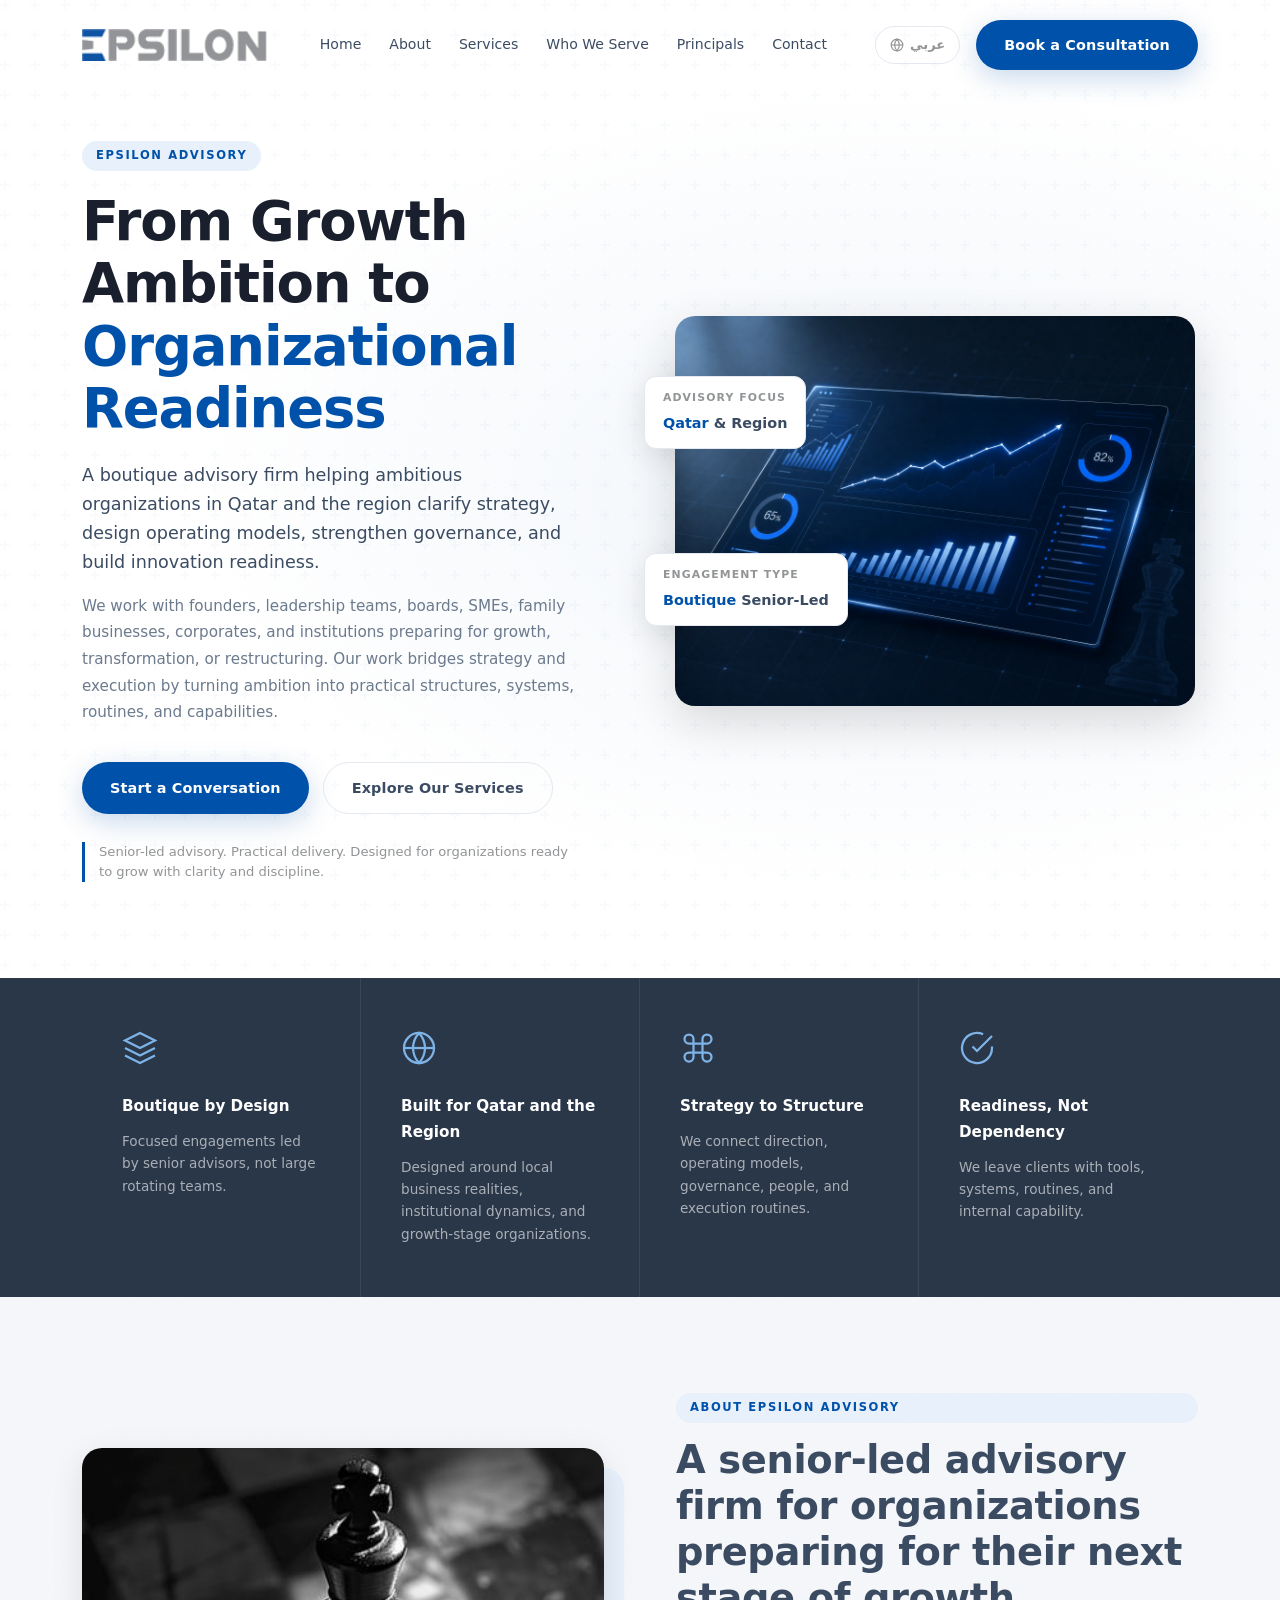
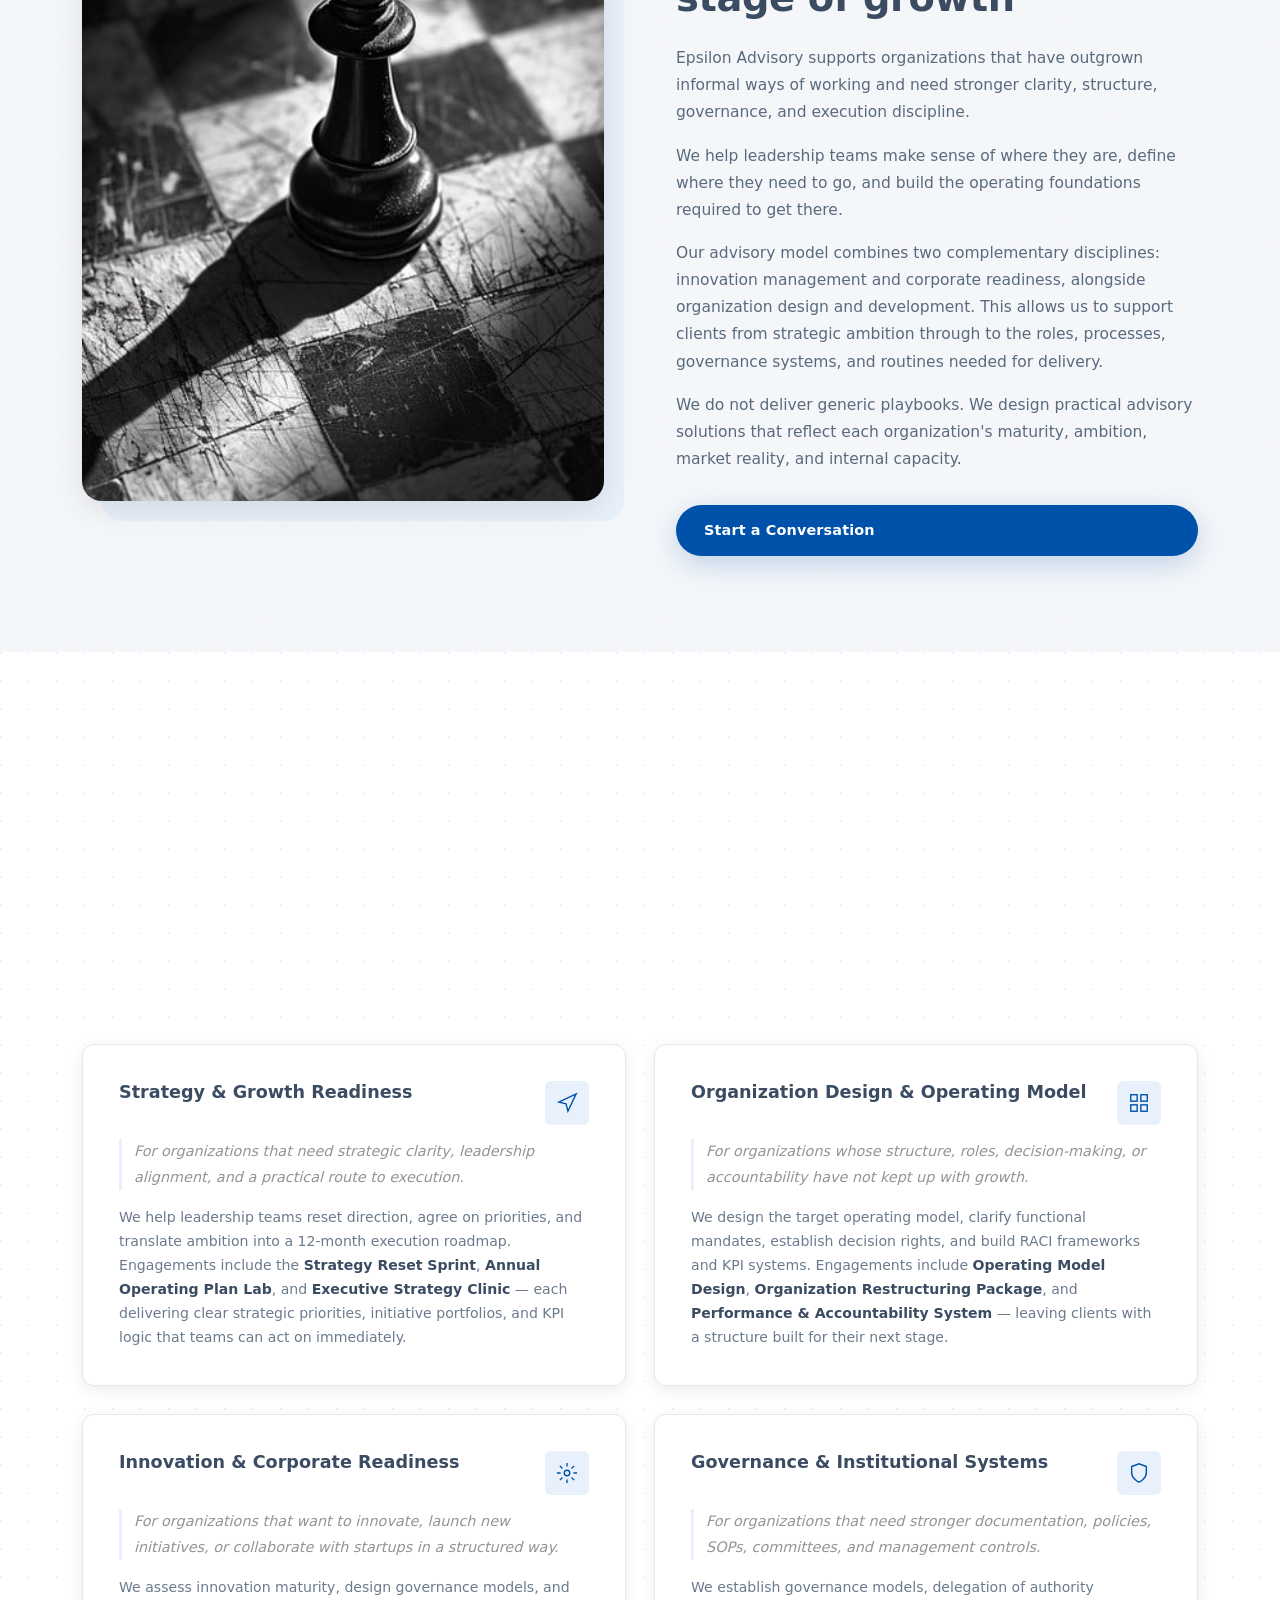
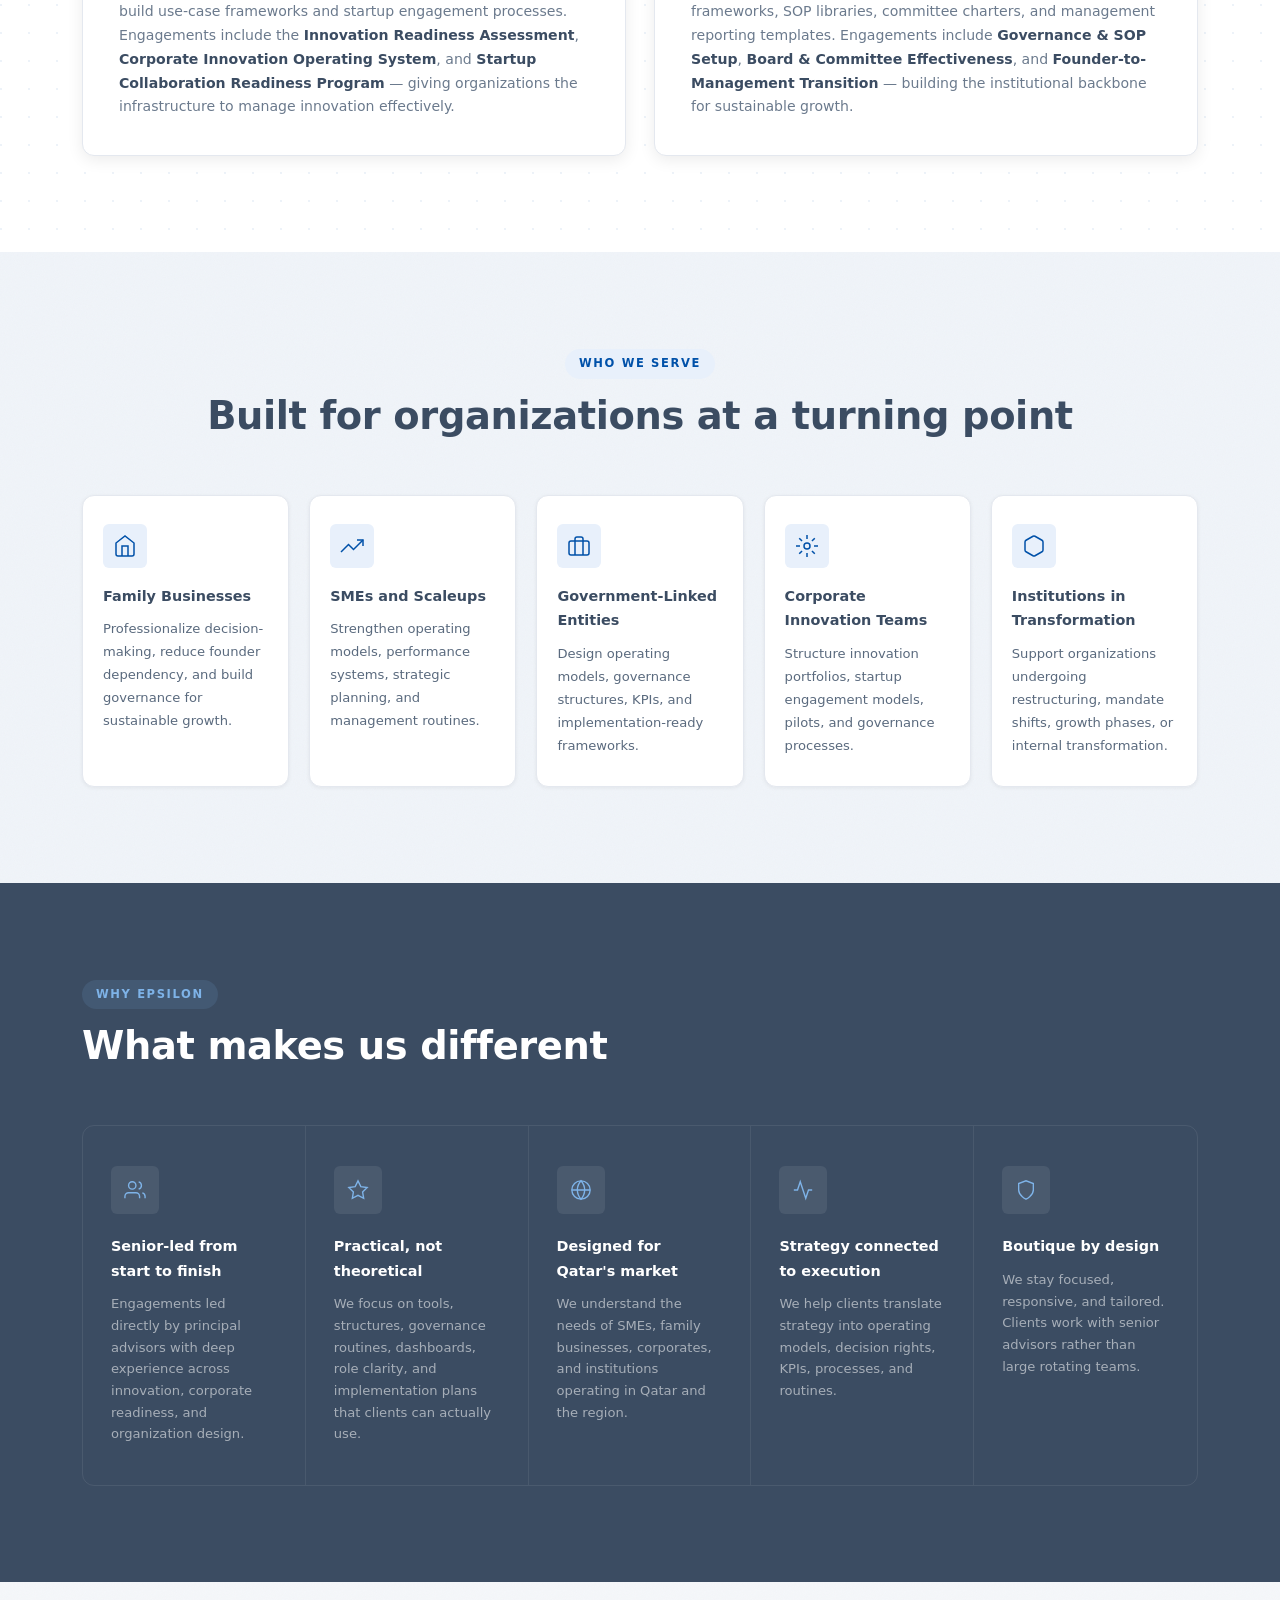
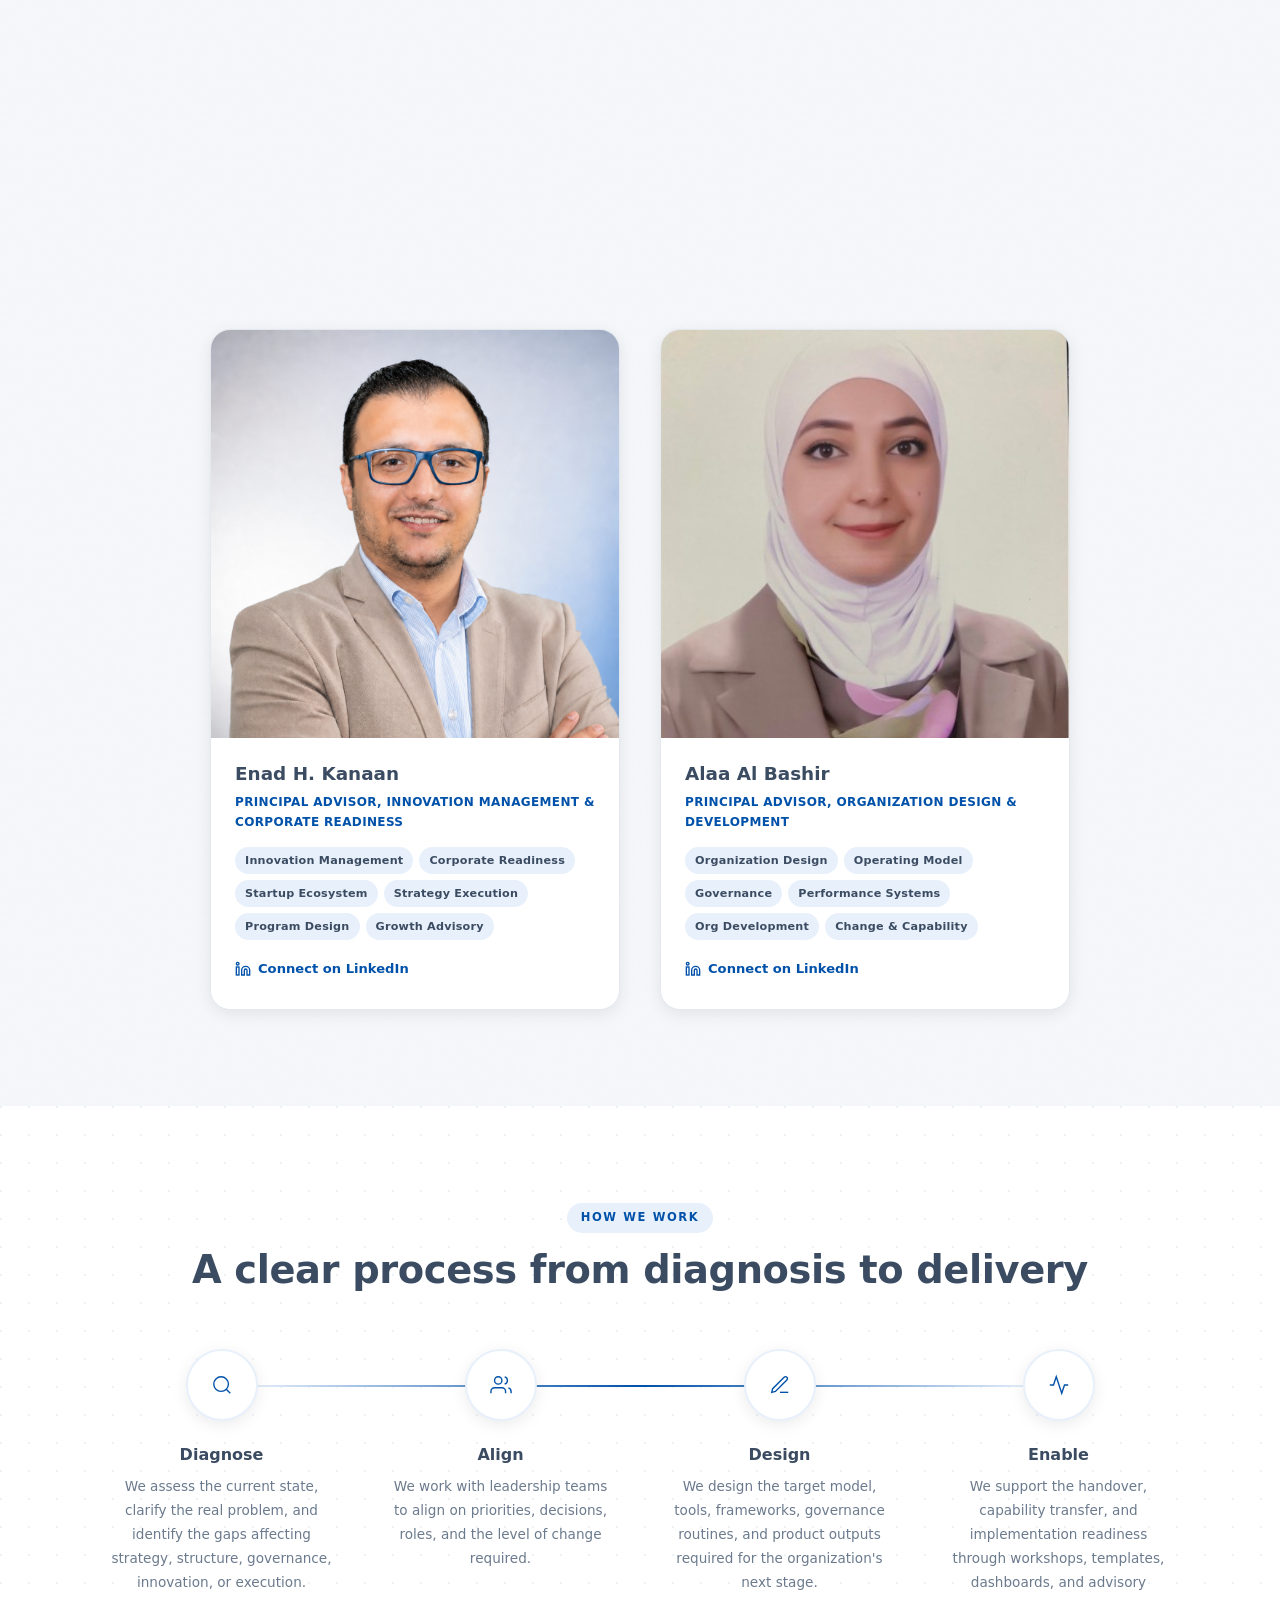
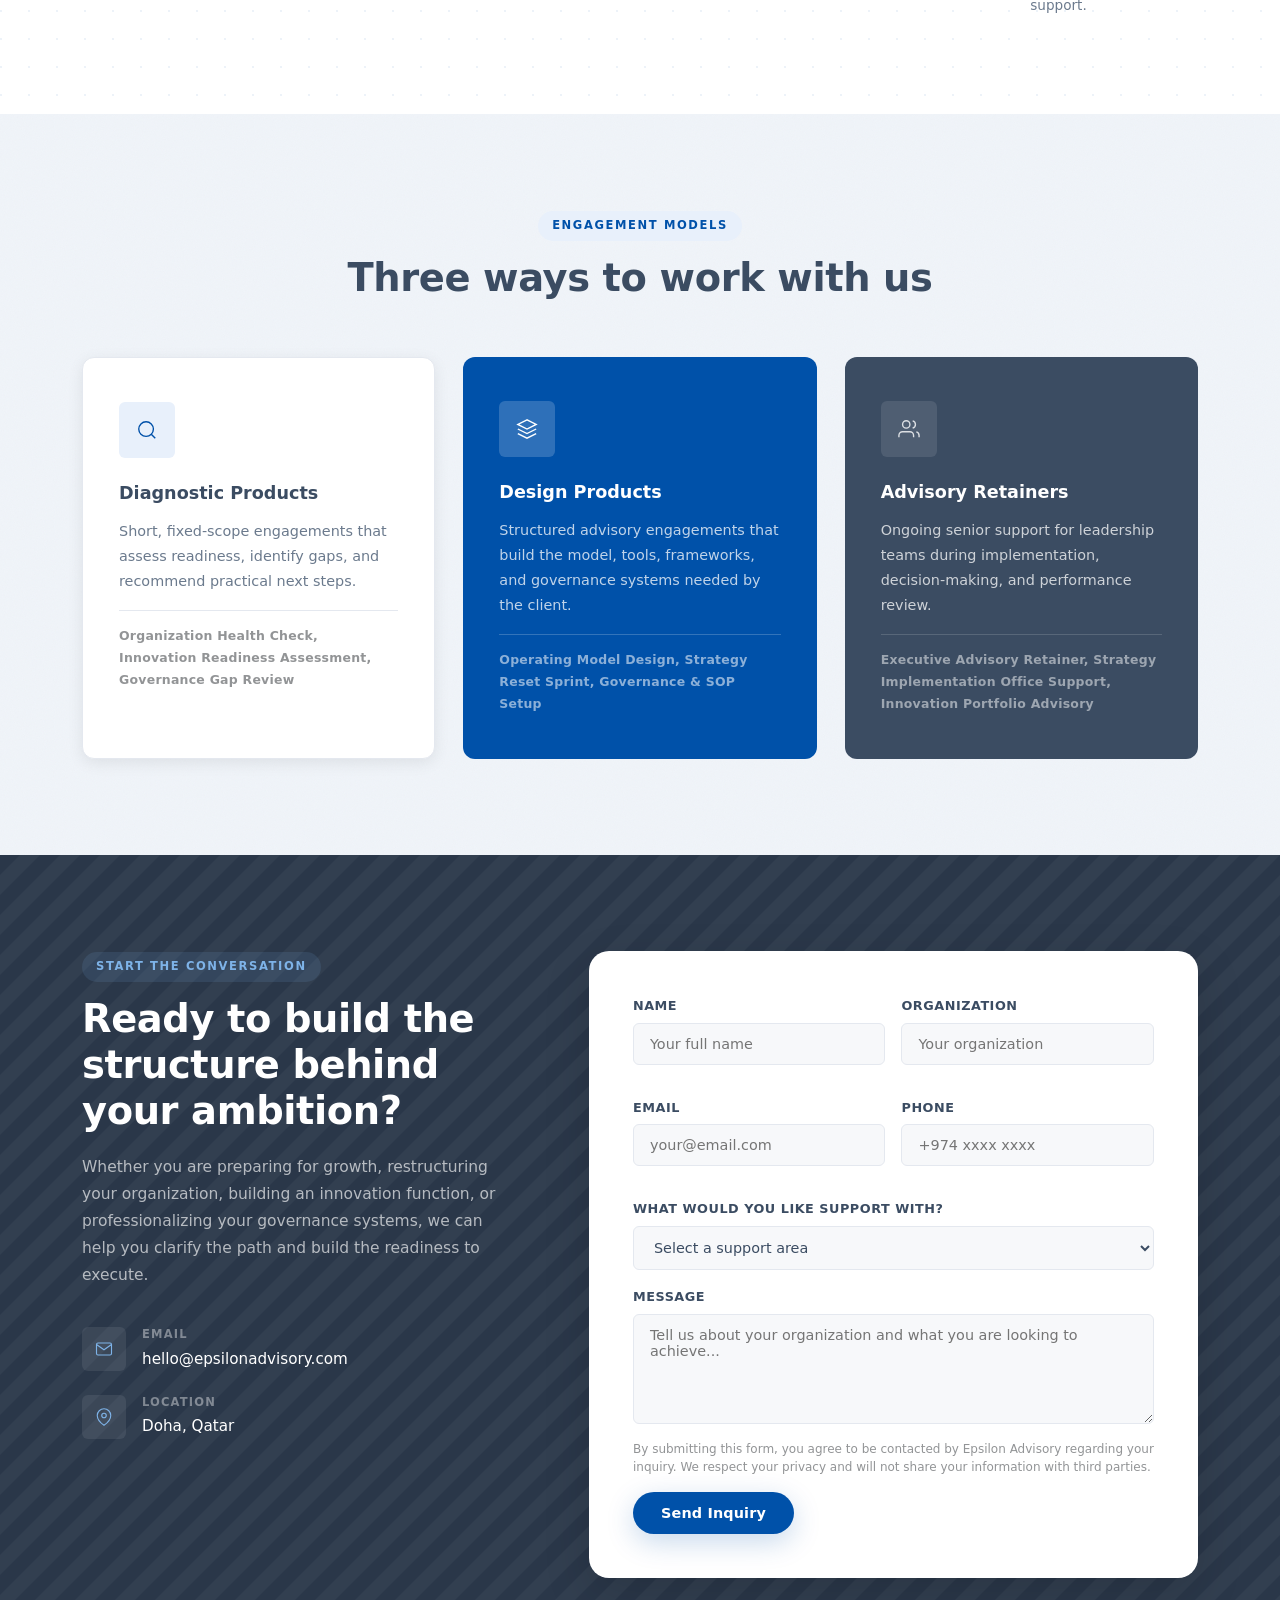
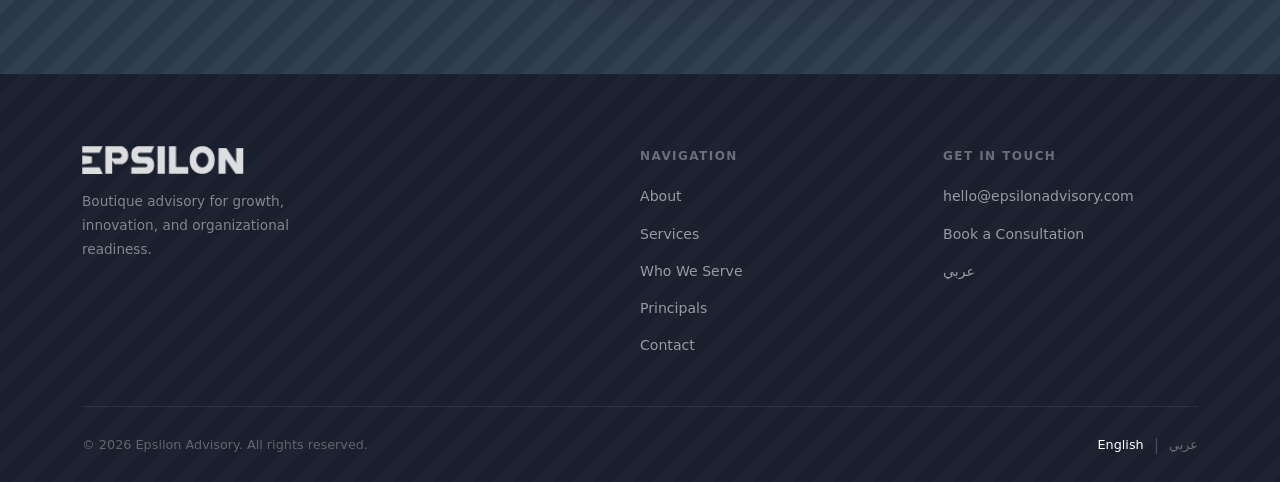
==== commit 8bd613f2: "Update index.html" ====
--- a/index.html
+++ b/index.html
@@ -5,7 +5,7 @@
     <meta name="viewport" content="width=device-width, initial-scale=1.0">
     <meta name="description" content="Epsilon Advisory is a boutique advisory firm helping ambitious organizations in Qatar and the region clarify strategy, design operating models, strengthen governance, and build innovation readiness.">
     <title>Epsilon Advisory — From Growth Ambition to Organizational Readiness</title>
-    <link rel="icon" type="image/png" href="assets/Symbol.png">
+    <link rel="icon" type="image/png" href="Symbol.png">
     <link rel="stylesheet" href="style.css">
 </head>
 <body>
@@ -24,7 +24,7 @@
 <header id="header">
     <div class="container">
         <div class="header-inner">
-            <a href="#hero" class="logo"><img src="assets/Logo.png" alt="Epsilon Advisory"></a>
+            <a href="#hero" class="logo"><img src="Logo.png" alt="Epsilon Advisory"></a>
             <nav class="nav-links">
                 <a href="#hero">Home</a>
                 <a href="#about">About</a>
@@ -64,7 +64,7 @@
             </div>
             <div class="hero-visual reveal reveal-delay-2">
                 <div class="hero-image-frame">
-                    <img src="assets/hero-custom.jpg" alt="Corporate strategy and analytics dashboard — executive decision intelligence">
+                    <img src="hero-custom.jpg" alt="Corporate strategy and analytics dashboard — executive decision intelligence">
                 </div>
                 <div class="hero-badge hero-badge-1">
                     <div class="badge-label">Advisory Focus</div>
@@ -121,7 +121,7 @@
         <div class="about-inner">
             <div class="about-visual reveal">
                 <div class="about-image-frame">
-                    <img src="assets/hero-chess.jpg" alt="Strategic thinking — clarity through complexity">
+                    <img src="hero-chess.jpg" alt="Strategic thinking — clarity through complexity">
                 </div>
             </div>
             <div class="about-content reveal reveal-delay-2">
@@ -325,7 +325,7 @@
         <div class="principals-grid">
             <div class="principal-card reveal">
                 <div class="principal-photo">
-                    <img src="assets/Enad.png" alt="Enad H. Kanaan — Principal Advisor">
+                    <img src="Enad.png" alt="Enad H. Kanaan — Principal Advisor">
                 </div>
                 <div class="principal-info">
                     <h3>Enad H. Kanaan</h3>
@@ -346,7 +346,7 @@
             </div>
             <div class="principal-card reveal reveal-delay-2">
                 <div class="principal-photo">
-                    <img src="assets/Alaa.jpg" alt="Alaa Al Bashir — Principal Advisor">
+                    <img src="Alaa.jpg" alt="Alaa Al Bashir — Principal Advisor">
                 </div>
                 <div class="principal-info">
                     <h3>Alaa Al Bashir</h3>
@@ -548,7 +548,7 @@
     <div class="container">
         <div class="footer-inner">
             <div class="footer-brand">
-                <img src="assets/Logo.png" alt="Epsilon Advisory">
+                <img src="Logo.png" alt="Epsilon Advisory">
                 <p>Boutique advisory for growth, innovation, and organizational readiness.</p>
             </div>
             <div class="footer-col">
